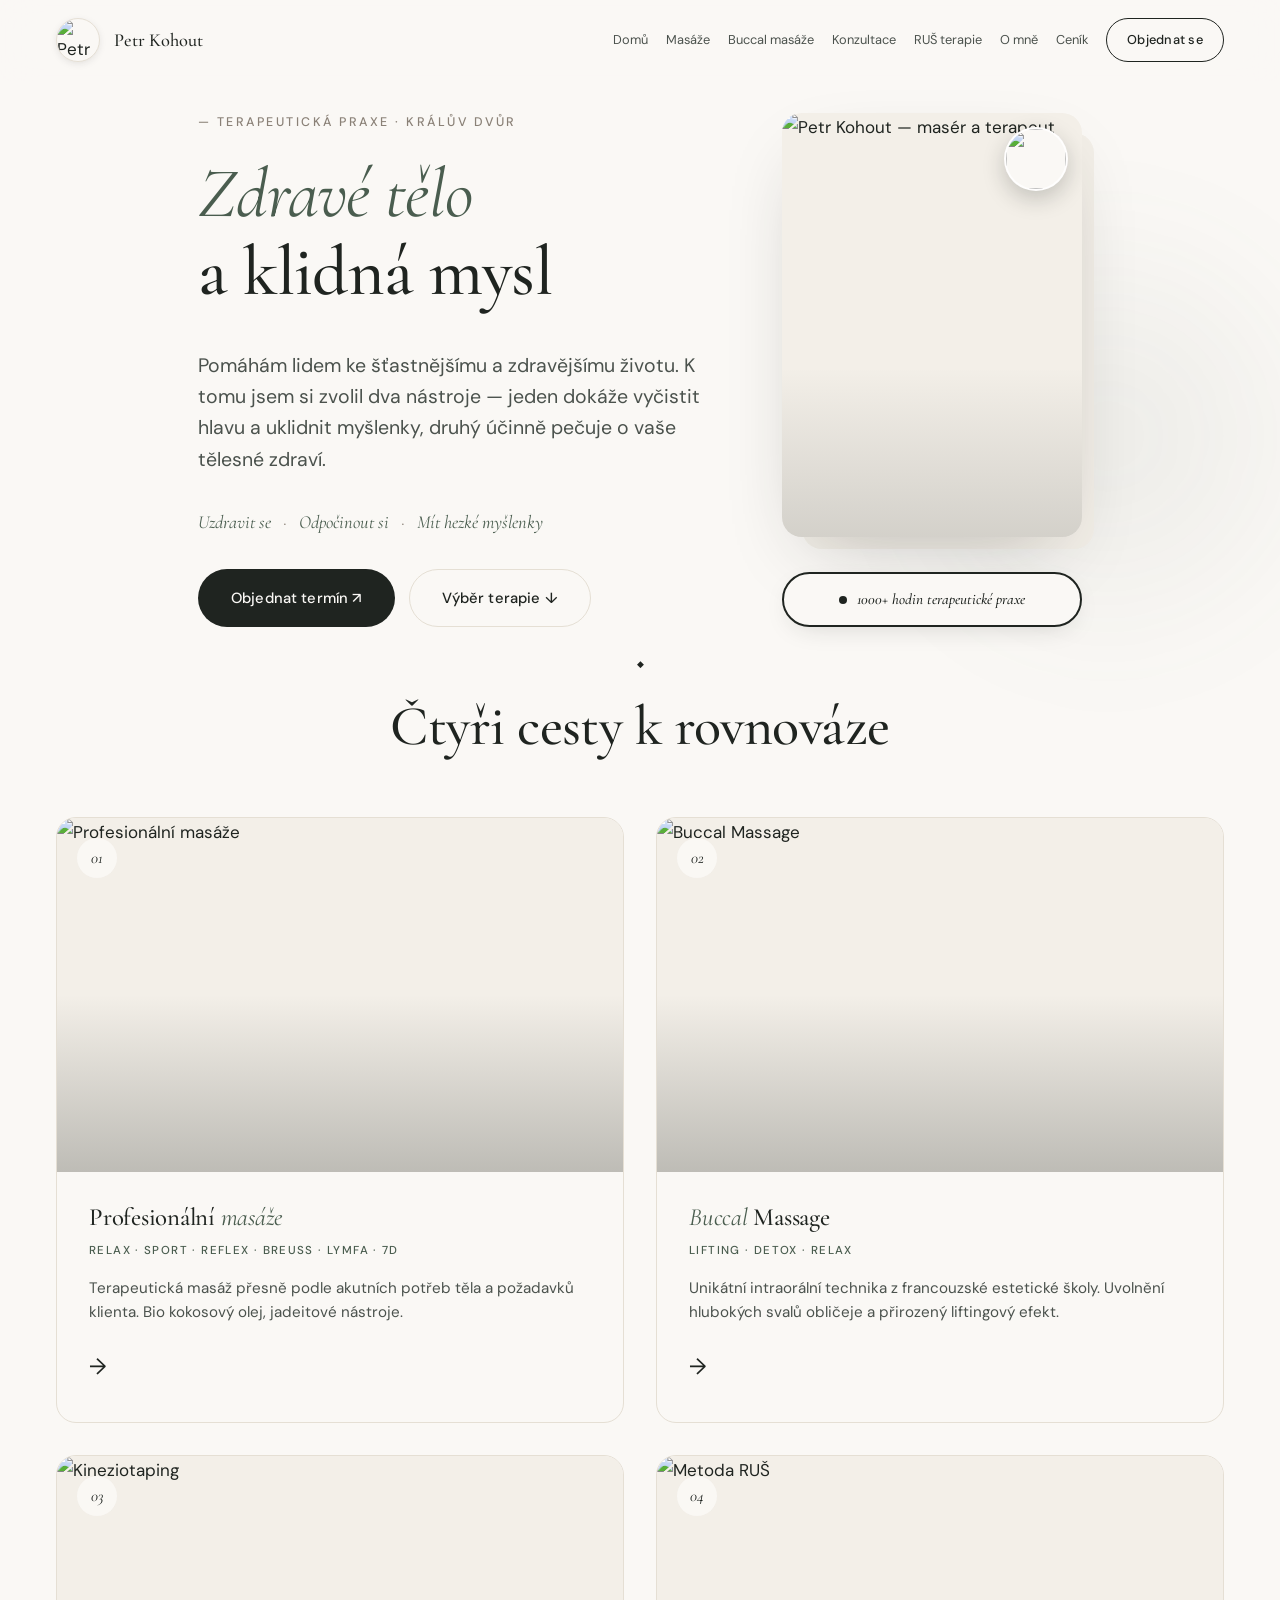
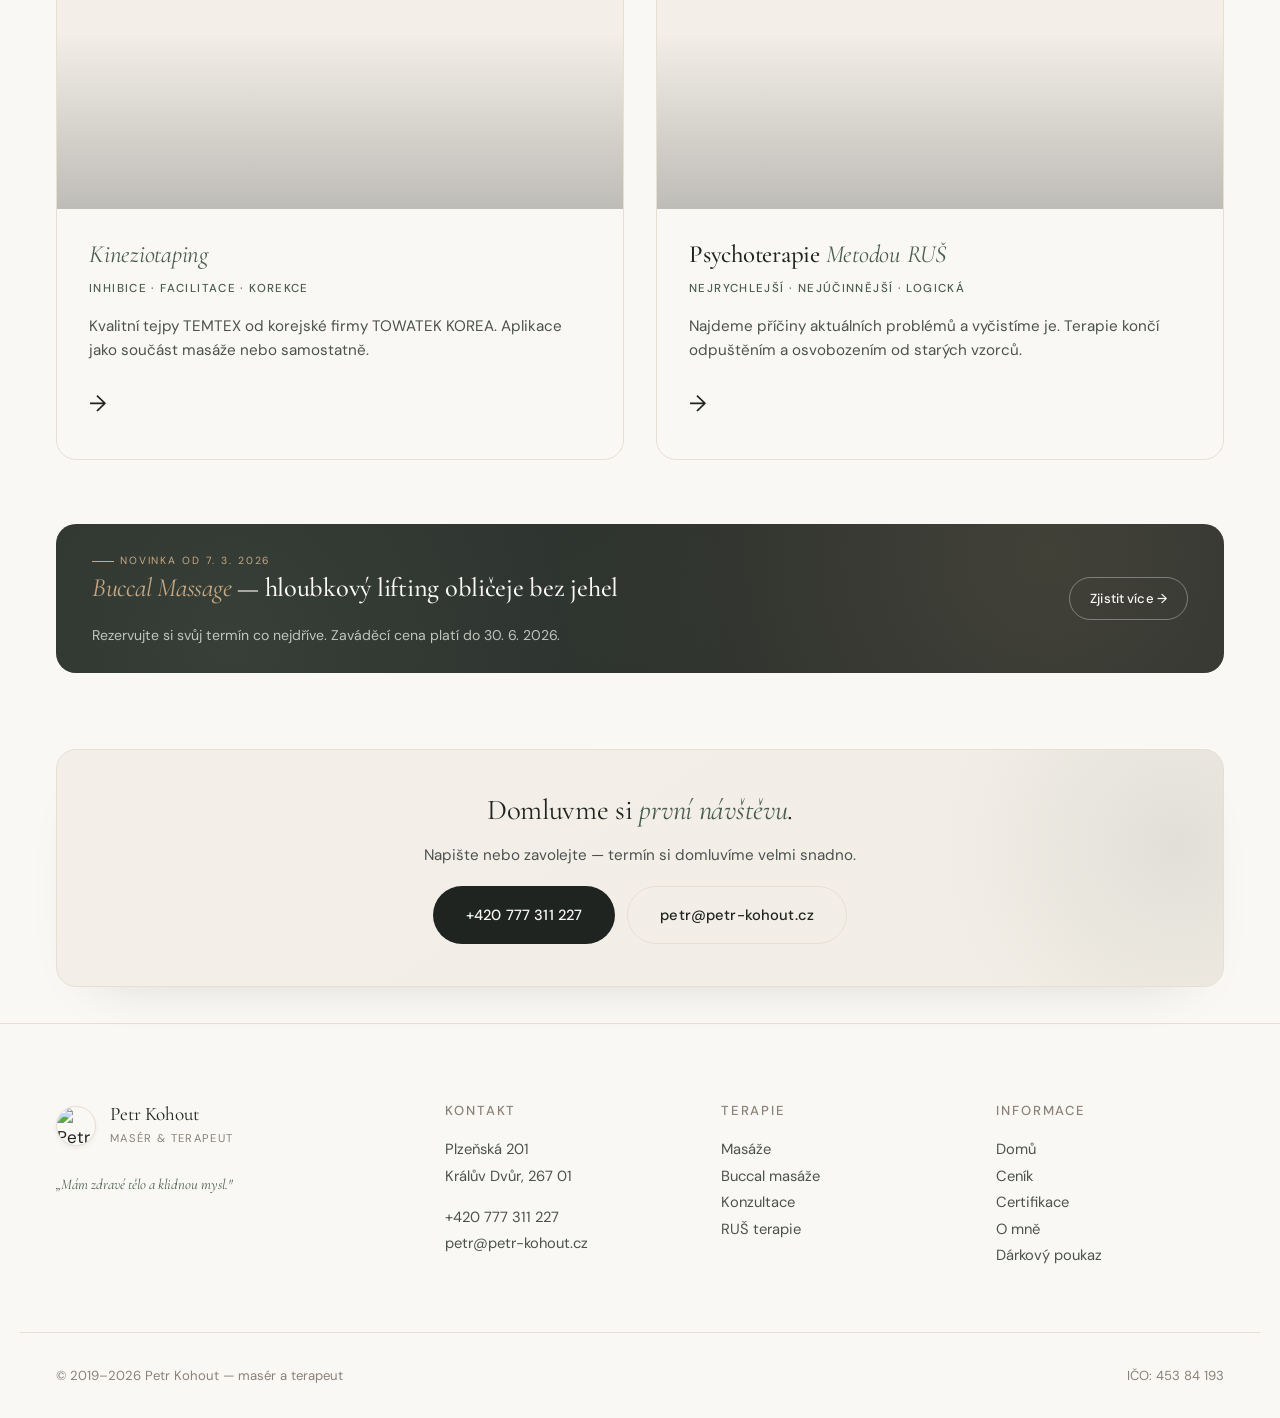
==== index.html @ 0b87ec5f "Add files via upload" ====
<!DOCTYPE html>
<html lang="cs">
<head>
  <meta charset="UTF-8" />
  <meta name="viewport" content="width=device-width, initial-scale=1.0" />
  <title>Petr Kohout — masér a terapeut | Zdravé tělo a klidná mysl</title>
  <meta name="description" content="Petr Kohout — masér a terapeut v Králově Dvoře u Berouna (dojezd z Prahy). Sportovní a relaxační masáže, Metoda RUŠ, Buccal Massage, lymfodrenáž a kineziotaping. Online rezervace." />
  <link rel="canonical" href="https://petr-kohout.cz/" />
  <meta name="robots" content="index, follow" />
  <link rel="icon" href="https://2e7ae127dc.clvaw-cdnwnd.com/8b7f1cb16bb3a421f5046f3509f56152/200000065-5912c5912f/pk-profile-ig.png?ph=2e7ae127dc" type="image/png" />
  <link rel="apple-touch-icon" href="https://2e7ae127dc.clvaw-cdnwnd.com/8b7f1cb16bb3a421f5046f3509f56152/200000065-5912c5912f/pk-profile-ig.png?ph=2e7ae127dc" />
  <meta property="og:site_name" content="Petr Kohout" />
  <meta property="og:type" content="website" />
  <meta property="og:locale" content="cs_CZ" />
  <meta property="og:url" content="https://petr-kohout.cz/" />
  <meta property="og:title" content="Petr Kohout — masér a terapeut | Zdravé tělo a klidná mysl" />
  <meta property="og:description" content="Petr Kohout — masér a terapeut v Králově Dvoře u Berouna (dojezd z Prahy). Sportovní a relaxační masáže, Metoda RUŠ, Buccal Massage, lymfodrenáž a kineziotaping. Online rezervace." />
  <meta property="og:image" content="https://2e7ae127dc.clvaw-cdnwnd.com/8b7f1cb16bb3a421f5046f3509f56152/200000137-8676c8676e/Petr%20Kohout_foto%20ihappy.jpeg?ph=2e7ae127dc" />
  <meta name="twitter:card" content="summary_large_image" />
  <meta name="twitter:title" content="Petr Kohout — masér a terapeut | Zdravé tělo a klidná mysl" />
  <meta name="twitter:description" content="Petr Kohout — masér a terapeut v Králově Dvoře u Berouna (dojezd z Prahy). Sportovní a relaxační masáže, Metoda RUŠ, Buccal Massage, lymfodrenáž a kineziotaping. Online rezervace." />
  <meta name="twitter:image" content="https://2e7ae127dc.clvaw-cdnwnd.com/8b7f1cb16bb3a421f5046f3509f56152/200000137-8676c8676e/Petr%20Kohout_foto%20ihappy.jpeg?ph=2e7ae127dc" />
  <link rel="preconnect" href="https://fonts.googleapis.com" />
  <link rel="preconnect" href="https://fonts.gstatic.com" crossorigin />
  <link href="https://fonts.googleapis.com/css2?family=Cormorant+Garamond:ital,wght@0,300;0,400;0,500;0,600;1,300;1,400&family=DM+Sans:wght@300;400;500;600&display=swap" rel="stylesheet" />
  <link rel="stylesheet" href="/assets/style.css" />
  <script type="application/ld+json">
  {
    "@context": "https://schema.org",
    "@graph": [
      {
        "@type": "HealthAndBeautyBusiness",
        "@id": "https://petr-kohout.cz/#business",
        "name": "Petr Kohout — masér a terapeut",
        "url": "https://petr-kohout.cz/",
        "telephone": "+420777311227",
        "email": "petr@petr-kohout.cz",
        "image": "https://2e7ae127dc.clvaw-cdnwnd.com/8b7f1cb16bb3a421f5046f3509f56152/200000137-8676c8676e/Petr%20Kohout_foto%20ihappy.jpeg?ph=2e7ae127dc",
        "address": {
          "@type": "PostalAddress",
          "streetAddress": "Plzeňská 201",
          "addressLocality": "Králův Dvůr",
          "postalCode": "267 01",
          "addressRegion": "Středočeský kraj",
          "addressCountry": "CZ"
        },
        "areaServed": [
          { "@type": "City", "name": "Králův Dvůr" },
          { "@type": "City", "name": "Beroun" },
          { "@type": "City", "name": "Praha" }
        ],
        "priceRange": "$$",
        "sameAs": ["https://metodarus.cz/cz/petr-kohout-5305/"],
        "description": "Masáže, sportovní masáž, terapie Metodou RUŠ, Buccal Massage, lymfodrenáž a kineziotaping. Králův Dvůr u Berouna, klienti z Prahy a okolí."
      },
      {
        "@type": "WebSite",
        "@id": "https://petr-kohout.cz/#website",
        "url": "https://petr-kohout.cz/",
        "name": "Petr Kohout",
        "description": "Úvodní stránka — Petr Kohout, masér a terapeut, Králův Dvůr u Berouna (landing page).",
        "inLanguage": "cs",
        "publisher": { "@id": "https://petr-kohout.cz/#business" }
      }
    ]
  }
  </script>
</head>
<body>
  <header class="site-header" id="siteHeader">
    <div class="nav-wrap">
      <a href="/" class="brand">
        <img class="brand-avatar" src="https://2e7ae127dc.clvaw-cdnwnd.com/8b7f1cb16bb3a421f5046f3509f56152/200000065-5912c5912f/pk-profile-ig.png?ph=2e7ae127dc" alt="Petr Kohout" />
        <span class="brand-name">Petr Kohout<span class="brand-sub">masér &amp; terapeut</span></span>
      </a>
      <nav class="main-nav" id="mainNav">
        <a href="/">Domů</a>
        <a href="/masaze">Masáže</a>
        <a href="/buccal-massage">Buccal masáže</a>
        <a href="/konzultace">Konzultace</a>
        <a href="/metoda-rus">RUŠ terapie</a>
        <a href="/o-mne">O mně</a>
        <a href="/cenik">Ceník</a>
        <a href="/kontakt" class="nav-cta">Objednat se</a>
      </nav>
      <button class="nav-toggle" aria-label="Menu" id="navToggle">
        <span></span><span></span><span></span>
      </button>
    </div>
  </header>

  <main>
    <section class="hero">
      <div class="hero-inner">
        <div class="hero-text">
          <div class="hero-eyebrow reveal">— Terapeutická praxe · Králův Dvůr</div>
          <h1 class="hero-title reveal">
            <span class="serif-italic">Zdravé tělo</span><br />
            a klidná mysl
          </h1>
          <p class="hero-lead reveal">
            Pomáhám lidem ke šťastnějšímu a zdravějšímu životu. K tomu jsem si zvolil dva nástroje — jeden dokáže vyčistit hlavu a uklidnit myšlenky, druhý účinně pečuje o vaše tělesné zdraví.
          </p>
          <div class="hero-meta reveal">
            <span>Uzdravit se</span><span class="dot">·</span>
            <span>Odpočinout si</span><span class="dot">·</span>
            <span>Mít hezké myšlenky</span>
          </div>
        </div>
        <div class="hero-visual-stack reveal">
          <div class="hero-visual">
            <img src="https://2e7ae127dc.clvaw-cdnwnd.com/8b7f1cb16bb3a421f5046f3509f56152/200000137-8676c8676e/Petr%20Kohout_foto%20ihappy.jpeg?ph=2e7ae127dc" alt="Petr Kohout — masér a terapeut" />
            <span class="hero-mark" aria-hidden="true">
              <img src="https://2e7ae127dc.clvaw-cdnwnd.com/8b7f1cb16bb3a421f5046f3509f56152/200000065-5912c5912f/pk-profile-ig.png?ph=2e7ae127dc" width="96" height="96" alt="" decoding="async" />
            </span>
          </div>
        </div>
        <div class="hero-cta-row">
          <div class="hero-actions hero-actions--hero-row reveal">
            <a href="#" data-action="book" class="btn btn-primary">Objednat termín ↗</a>
            <a href="#sluzby" class="btn btn-ghost">Výběr terapie ↓</a>
          </div>
          <div class="hero-badge hero-badge--hero-row reveal">1000+ hodin terapeutické praxe</div>
        </div>
      </div>
    </section>

    <div class="section-divider section-divider--after-hero reveal" aria-hidden="true"></div>

    <section class="services" id="sluzby">
      <div class="section-head">
        <h2 class="section-title">Čtyři cesty k rovnováze</h2>
      </div>

      <div class="services-grid">
        <a href="/masaze" class="service-card reveal">
          <div class="service-image">
            <div class="service-num-badge">01</div>
            <img src="https://2e7ae127dc.clvaw-cdnwnd.com/8b7f1cb16bb3a421f5046f3509f56152/200000032-01a3d01a42/Mas%C3%A1%C5%BE%202.jpg?ph=2e7ae127dc" alt="Profesionální masáže" loading="lazy" />
          </div>
          <div class="card-body">
            <h3>Profesionální <span class="serif-italic">masáže</span></h3>
            <p class="card-tags">Relax · Sport · Reflex · Breuss · Lymfa · 7D</p>
            <p class="card-desc">Terapeutická masáž přesně podle akutních potřeb těla a požadavků klienta. Bio kokosový olej, jadeitové nástroje.</p>
            <div class="card-arrow">→</div>
          </div>
        </a>

        <a href="/buccal-massage" class="service-card reveal">
          <div class="service-image">
            <div class="service-num-badge">02</div>
            <img src="https://2e7ae127dc.clvaw-cdnwnd.com/8b7f1cb16bb3a421f5046f3509f56152/200000141-ddcdbddcdc/ChatGPT%20Image%2027.%202.%202026%2014_47_42.png?ph=2e7ae127dc" alt="Buccal Massage" loading="lazy" />
          </div>
          <div class="card-body">
            <h3><span class="serif-italic">Buccal</span> Massage</h3>
            <p class="card-tags">Lifting · Detox · Relax</p>
            <p class="card-desc">Unikátní intraorální technika z francouzské estetické školy. Uvolnění hlubokých svalů obličeje a přirozený liftingový efekt.</p>
            <div class="card-arrow">→</div>
          </div>
        </a>

        <a href="/masaze#kineziotaping" class="service-card reveal">
          <div class="service-image">
            <div class="service-num-badge">03</div>
            <img src="https://2e7ae127dc.clvaw-cdnwnd.com/8b7f1cb16bb3a421f5046f3509f56152/200000038-a9914a9917/Kinesiotape-Coasttherapy-Credit.jpg?ph=2e7ae127dc" alt="Kineziotaping" loading="lazy" />
          </div>
          <div class="card-body">
            <h3><span class="serif-italic">Kineziotaping</span></h3>
            <p class="card-tags">Inhibice · Facilitace · Korekce</p>
            <p class="card-desc">Kvalitní tejpy TEMTEX od korejské firmy TOWATEK KOREA. Aplikace jako součást masáže nebo samostatně.</p>
            <div class="card-arrow">→</div>
          </div>
        </a>

        <a href="/metoda-rus" class="service-card reveal">
          <div class="service-image">
            <div class="service-num-badge">04</div>
            <img src="https://2e7ae127dc.clvaw-cdnwnd.com/8b7f1cb16bb3a421f5046f3509f56152/200000080-7340a7340e/RU%C5%A0%20INSTA.jpg?ph=2e7ae127dc" alt="Metoda RUŠ" loading="lazy" />
          </div>
          <div class="card-body">
            <h3>Psychoterapie <span class="serif-italic">Metodou RUŠ</span></h3>
            <p class="card-tags">Nejrychlejší · Nejúčinnější · Logická</p>
            <p class="card-desc">Najdeme příčiny aktuálních problémů a vyčistíme je. Terapie končí odpuštěním a osvobozením od starých vzorců.</p>
            <div class="card-arrow">→</div>
          </div>
        </a>
      </div>
    </section>

    <section class="banner-new reveal">
      <div class="banner-inner">
        <div class="banner-tag">Novinka od 7. 3. 2026</div>
        <h2 class="banner-title"><span class="serif-italic">Buccal Massage</span> — hloubkový lifting obličeje bez jehel</h2>
        <p class="banner-text">Rezervujte si svůj termín co nejdříve. Zaváděcí cena platí do 30. 6. 2026.</p>
        <a href="/buccal-massage" class="btn btn-outline-dark">Zjistit více →</a>
      </div>
    </section>

    <section class="cta-band">
      <div class="cta-inner reveal">
        <h2 class="cta-title">Domluvme si <span class="serif-italic">první návštěvu</span>.</h2>
        <p>Napište nebo zavolejte — termín si domluvíme velmi snadno.</p>
        <div class="cta-actions">
          <a href="tel:+420777311227" class="btn btn-primary">+420 777 311 227</a>
          <a href="mailto:petr@petr-kohout.cz" class="btn btn-ghost">petr@petr-kohout.cz</a>
        </div>
      </div>
    </section>
  </main>

  <footer class="site-footer">
    <div class="footer-inner">
      <div class="footer-col">
        <div class="footer-brand">
          <img class="brand-avatar brand-avatar--footer" src="https://2e7ae127dc.clvaw-cdnwnd.com/8b7f1cb16bb3a421f5046f3509f56152/200000065-5912c5912f/pk-profile-ig.png?ph=2e7ae127dc" alt="Petr Kohout" />
          <div>
            <div class="footer-name">Petr Kohout</div>
            <div class="footer-sub">masér &amp; terapeut</div>
          </div>
        </div>
        <p class="footer-motto"><span class="serif-italic">„Mám zdravé tělo a klidnou mysl."</span></p>
      </div>
      <div class="footer-col">
        <h4>Kontakt</h4>
        <p>Plzeňská 201<br />Králův Dvůr, 267 01</p>
        <p><a href="tel:+420777311227">+420 777 311 227</a><br /><a href="mailto:petr@petr-kohout.cz">petr@petr-kohout.cz</a></p>
      </div>
      <div class="footer-col">
        <h4>Terapie</h4>
        <ul>
          <li><a href="/masaze">Masáže</a></li>
          <li><a href="/buccal-massage">Buccal masáže</a></li>
          <li><a href="/konzultace">Konzultace</a></li>
          <li><a href="/metoda-rus">RUŠ terapie</a></li>
        </ul>
      </div>
      <div class="footer-col">
        <h4>Informace</h4>
        <ul>
          <li><a href="/">Domů</a></li>
          <li><a href="/cenik">Ceník</a></li>
          <li><a href="/certifikace">Certifikace</a></li>
          <li><a href="/o-mne">O mně</a></li>
          <li><a href="/cenik#poukaz">Dárkový poukaz</a></li>
        </ul>
      </div>
    </div>
    <div class="footer-bottom">
      <span>© 2019–2026 Petr Kohout — masér a terapeut</span>
      <span>IČO: 453 84 193</span>
    </div>
  </footer>

  <script src="/assets/main.js"></script>
</body>
</html>
---- assets/style.css ----
/* ===== TOKENS ===== */
:root {
  --bg: #FAF8F5;
  --bg-alt: #F3EFE8;
  --bg-dark: #2A2F2B;
  --ink: #1F2420;
  --ink-soft: #4B524D;
  --muted: #8A8177;
  --line: #E5DFD4;
  --accent: #4A5D4F;
  --accent-soft: #6B7F6F;
  --warm: #C8A882;
  --radius-sm: 4px;
  --radius: 10px;
  --radius-lg: 20px;
  --shadow-sm: 0 1px 2px rgba(31, 36, 32, 0.04);
  --shadow: 0 10px 40px -10px rgba(31, 36, 32, 0.12);
  --container: 1240px;
  --ease: cubic-bezier(0.22, 1, 0.36, 1);
  /* Jednotná mezera pod fixním menu → první obsah na všech stránkách */
  --page-top-pad: clamp(20px, 2.75vw, 32px);
}

/* ===== RESET ===== */
*, *::before, *::after { box-sizing: border-box; }
html { scroll-behavior: smooth; -webkit-font-smoothing: antialiased; }
body {
  margin: 0;
  font-family: 'DM Sans', -apple-system, BlinkMacSystemFont, sans-serif;
  font-weight: 400;
  font-size: 17px;
  line-height: 1.65;
  color: var(--ink);
  background: var(--bg);
  overflow-x: hidden;
}
img, svg { max-width: 100%; display: block; }
a { color: inherit; text-decoration: none; }
button { font: inherit; cursor: pointer; border: none; background: none; color: inherit; }
ul { list-style: none; padding: 0; margin: 0; }

/* ===== TYPOGRAPHY ===== */
h1, h2, h3, h4 {
  font-family: 'Cormorant Garamond', Georgia, serif;
  font-weight: 500;
  letter-spacing: -0.01em;
  line-height: 1.1;
  margin: 0;
  color: var(--ink);
}
h1 { font-size: clamp(2.4rem, 5.5vw, 4.5rem); }
h2 { font-size: clamp(2rem, 4.5vw, 3.5rem); }
h3 { font-size: clamp(1.4rem, 2.5vw, 1.75rem); font-weight: 500; }
h4 { font-size: 0.82rem; text-transform: uppercase; letter-spacing: 0.14em; font-family: 'DM Sans', sans-serif; font-weight: 500; color: var(--muted); }

.serif-italic { font-style: italic; font-weight: 400; color: var(--accent); }

/* ===== HEADER / NAV ===== */
.site-header {
  position: sticky;
  top: 0;
  z-index: 100;
  background: rgba(250, 248, 245, 0.78);
  backdrop-filter: blur(18px) saturate(1.1);
  -webkit-backdrop-filter: blur(18px) saturate(1.1);
  border-bottom: 1px solid transparent;
  transition: background 0.3s var(--ease), border-color 0.3s var(--ease),
              box-shadow 0.3s var(--ease), padding 0.3s var(--ease);
}
.site-header.scrolled {
  background: rgba(250, 248, 245, 0.92);
  border-bottom-color: var(--line);
  box-shadow: 0 8px 24px -16px rgba(31, 36, 32, 0.18);
}
.site-header.scrolled .nav-wrap { padding-top: 14px; padding-bottom: 14px; }
.nav-wrap {
  max-width: var(--container);
  margin: 0 auto;
  padding: 18px 36px;
  display: flex;
  align-items: center;
  justify-content: space-between;
  gap: 24px;
}
.brand {
  display: flex;
  align-items: center;
  gap: 14px;
  flex-shrink: 0;
}
.brand-mark {
  width: 42px;
  height: 42px;
  display: grid;
  place-items: center;
  border: 1px solid var(--ink);
  border-radius: 50%;
  font-family: 'Cormorant Garamond', serif;
  font-size: 1.2rem;
  font-weight: 500;
  letter-spacing: 0.02em;
  transition: background 0.3s var(--ease), color 0.3s var(--ease);
}
.brand:hover .brand-mark { background: var(--ink); color: var(--bg); }

.brand-avatar {
  width: 44px;
  height: 44px;
  border-radius: 50%;
  object-fit: cover;
  display: block;
  flex-shrink: 0;
  border: 1px solid var(--line);
  background: var(--bg);
  box-shadow: 0 2px 8px -2px rgba(31, 36, 32, 0.15);
  transition: transform 0.35s var(--ease), box-shadow 0.35s var(--ease),
              border-color 0.35s var(--ease);
}
.brand-avatar--footer {
  width: 40px;
  height: 40px;
  box-shadow: 0 2px 6px -2px rgba(31, 36, 32, 0.12);
}
.brand:hover .brand-avatar {
  transform: scale(1.05);
  border-color: var(--ink);
  box-shadow: 0 6px 16px -4px rgba(31, 36, 32, 0.25);
}
.brand-name {
  font-family: 'Cormorant Garamond', serif;
  font-size: 1.15rem;
  font-weight: 500;
  line-height: 1;
  display: flex;
  flex-direction: column;
  gap: 2px;
}
.brand-sub {
  font-family: 'DM Sans', sans-serif;
  font-size: 0.7rem;
  font-weight: 400;
  letter-spacing: 0.12em;
  text-transform: uppercase;
  color: var(--muted);
}
.main-nav {
  display: flex;
  align-items: center;
  gap: 22px;
  font-size: 0.83rem;
  font-weight: 400;
  white-space: nowrap;
}
.main-nav a {
  position: relative;
  color: var(--ink-soft);
  transition: color 0.2s var(--ease);
}
.main-nav a:not(.nav-cta):hover { color: var(--ink); }
.main-nav a:not(.nav-cta)::after {
  content: "";
  position: absolute;
  left: 0;
  bottom: -4px;
  width: 0;
  height: 1px;
  background: var(--ink);
  transition: width 0.3s var(--ease);
}
.main-nav a:not(.nav-cta):hover::after { width: 100%; }
.nav-cta {
  padding: 10px 20px;
  border: 1px solid var(--ink);
  border-radius: 100px;
  color: var(--ink) !important;
  font-weight: 500;
  letter-spacing: 0.02em;
  transition: background 0.25s var(--ease), color 0.25s var(--ease),
              transform 0.25s var(--ease), box-shadow 0.25s var(--ease);
}
.nav-cta:hover {
  background: var(--ink);
  color: var(--bg) !important;
  transform: translateY(-1px);
  box-shadow: 0 8px 18px -8px rgba(31, 36, 32, 0.4);
}
.nav-cta::after { display: none !important; }
.nav-toggle {
  display: none;
  width: 42px;
  height: 42px;
  flex-direction: column;
  justify-content: center;
  align-items: center;
  gap: 5px;
}
.nav-toggle span {
  display: block;
  width: 20px;
  height: 1.5px;
  background: var(--ink);
  transition: all 0.3s var(--ease);
}

/* ===== BUTTONS ===== */
.btn {
  display: inline-flex;
  align-items: center;
  gap: 10px;
  padding: 16px 32px;
  border-radius: 100px;
  font-family: 'DM Sans', sans-serif;
  font-size: 0.92rem;
  font-weight: 500;
  letter-spacing: 0.01em;
  transition: all 0.25s var(--ease);
  cursor: pointer;
  border: 1px solid transparent;
}
.btn-primary { background: var(--ink); color: var(--bg); }
.btn-primary:hover { background: var(--accent); transform: translateY(-1px); }
.btn-ghost { color: var(--ink); border-color: var(--line); }
.btn-ghost:hover { border-color: var(--ink); }
.btn-outline-dark { color: var(--bg); border-color: rgba(250, 248, 245, 0.35); }
.btn-outline-dark:hover { background: var(--bg); color: var(--bg-dark); border-color: var(--bg); }

/* ===== HERO ===== */
.hero {
  /* Spodní „vzduch“ řeší .section-divider--after-hero — stejná mezera nad i pod ◆ */
  padding: var(--page-top-pad) 36px 0;
  position: relative;
}
.hero::before {
  content: "";
  position: absolute;
  top: 10%;
  right: -10%;
  width: 600px;
  height: 600px;
  background: radial-gradient(circle, rgba(74, 93, 79, 0.08) 0%, transparent 60%);
  filter: blur(40px);
  pointer-events: none;
  z-index: 0;
}
.hero-inner {
  max-width: var(--container);
  margin: 0 auto;
  position: relative;
  z-index: 1;
  display: grid;
  /* Řádek 1: text + fotka; řádek 2: tlačítka (sloupec 1) + badge (sloupec 2) — společná výška */
  grid-template-columns: minmax(0, min(540px, 100%)) auto;
  grid-template-rows: auto auto;
  column-gap: clamp(28px, 4vw, 44px);
  row-gap: clamp(22px, 3vw, 32px);
  align-items: start;
  justify-content: center;
}
.hero-text {
  min-width: 0;
  grid-column: 1;
  grid-row: 1;
  align-self: start;
}
.hero-visual-stack {
  grid-column: 2;
  grid-row: 1;
  width: min(300px, 32vw);
  max-width: 100%;
  justify-self: start;
  align-self: stretch;
  display: flex;
  flex-direction: column;
  gap: 0;
  min-height: 0;
  position: relative;
  isolation: isolate;
}
/* Jako .hero-rus__visual::before — teplý „posunutý“ podklad za fotkou */
.hero-visual-stack::before {
  content: "";
  position: absolute;
  z-index: 0;
  top: 20px;
  left: 20px;
  right: -12px;
  bottom: -12px;
  background: var(--bg-alt);
  border-radius: var(--radius-lg);
  pointer-events: none;
}
.hero-visual {
  position: relative;
  z-index: 1;
  flex: 1 1 auto;
  min-height: 0;
  border-radius: var(--radius-lg);
  overflow: hidden;
  background: var(--bg-alt);
  box-shadow: 0 30px 80px -30px rgba(31, 36, 32, 0.28);
}
/* Řádek CTA: tlačítka pod textem, badge pod fotkou — společná výška řádku */
.hero-cta-row {
  display: contents;
}
.hero-actions--hero-row {
  grid-column: 1;
  grid-row: 2;
  align-self: end;
}
.hero-visual img {
  width: 100%;
  height: 100%;
  object-fit: cover;
  display: block;
}
.hero-visual::after {
  content: "";
  position: absolute;
  inset: 0;
  background: linear-gradient(180deg, transparent 60%, rgba(31, 36, 32, 0.15));
  pointer-events: none;
}
/* Badge v řádku s tlačítky — stejné paddingy jako .btn, výraznější než „ghost“ */
.hero-badge {
  box-sizing: border-box;
  margin: 0;
  padding: 16px 32px;
  border-radius: 100px;
  font-family: 'Cormorant Garamond', serif;
  font-style: italic;
  font-size: 0.92rem;
  line-height: 1.25;
  color: var(--ink);
  display: flex;
  align-items: center;
  justify-content: center;
  gap: 10px;
  text-align: center;
}
.hero-badge--hero-row {
  grid-column: 2;
  grid-row: 2;
  align-self: end;
  width: 100%;
  border: 2px solid var(--ink);
  background: var(--bg);
  box-shadow: 0 8px 28px -12px rgba(31, 36, 32, 0.22);
  font-weight: 500;
  font-size: 0.95rem;
  line-height: 1.3;
}
.hero-badge::before {
  content: "";
  flex-shrink: 0;
  width: 7px;
  height: 7px;
  background: var(--accent);
  border-radius: 50%;
}
.hero-badge--hero-row::before {
  width: 8px;
  height: 8px;
  background: var(--ink);
}
/* Značka z faviconu — pravý horní roh portrétu */
.hero-mark {
  position: absolute;
  top: clamp(8px, 1.5vw, 14px);
  right: clamp(8px, 1.5vw, 14px);
  width: clamp(48px, 6.8vw, 64px);
  height: clamp(48px, 6.8vw, 64px);
  border-radius: 50%;
  overflow: hidden;
  box-shadow: 0 8px 22px rgba(31, 36, 32, 0.22);
  border: 2px solid rgba(255, 255, 255, 0.92);
  z-index: 2;
  background: var(--bg);
  pointer-events: none;
}
.hero-mark img {
  width: 100%;
  height: 100%;
  object-fit: cover;
  display: block;
}
.hero-eyebrow {
  display: block;
  margin-bottom: 24px;
}
.hero-title {
  max-width: 16ch;
  margin-bottom: 40px;
}
.hero-lead {
  max-width: 540px;
  font-size: clamp(1.05rem, 1.6vw, 1.22rem);
  line-height: 1.6;
  color: var(--ink-soft);
  margin-bottom: 32px;
}
.hero-meta {
  display: flex;
  flex-wrap: wrap;
  align-items: center;
  gap: 12px;
  font-family: 'Cormorant Garamond', serif;
  font-style: italic;
  font-size: 1.15rem;
  color: var(--accent);
  margin-bottom: 0;
}
.hero-meta .dot { color: var(--muted); }
.hero-actions { display: flex; flex-wrap: wrap; gap: 14px; }

/* ===== BANNER NEW ===== */
/* Stejná „obsahová“ šířka jako .services-grid / vnitřek .cta-band (container − boční padding 36+36) */
.banner-new {
  width: min(100% - 72px, calc(var(--container) - 72px));
  max-width: var(--container);
  margin: 0 auto 40px;
  background: var(--bg-dark);
  color: var(--bg);
  border-radius: var(--radius-lg);
  padding: clamp(18px, 2.8vw, 28px) clamp(22px, 3.5vw, 36px);
  position: relative;
  overflow: hidden;
  box-sizing: border-box;
}
.banner-new::before {
  content: "";
  position: absolute;
  inset: 0;
  background:
    radial-gradient(circle at 85% 20%, rgba(200, 168, 130, 0.15) 0%, transparent 50%),
    radial-gradient(circle at 15% 80%, rgba(107, 127, 111, 0.2) 0%, transparent 50%);
  pointer-events: none;
}
.banner-inner { position: relative; max-width: none; }
.banner-tag {
  display: inline-block;
  font-size: 0.65rem;
  letter-spacing: 0.18em;
  text-transform: uppercase;
  color: var(--warm);
  margin-bottom: 8px;
  padding-left: 28px;
  position: relative;
}
.banner-tag::before {
  content: "";
  position: absolute;
  left: 0;
  top: 50%;
  width: 22px;
  height: 1px;
  background: var(--warm);
}
.banner-title {
  color: var(--bg);
  margin-bottom: 6px;
  font-size: clamp(1.2rem, 2.1vw, 1.65rem);
  line-height: 1.25;
  font-weight: 500;
}
.banner-title .serif-italic { color: var(--warm); }
.banner-text {
  color: rgba(250, 248, 245, 0.72);
  margin-bottom: 0;
  font-size: 0.88rem;
  line-height: 1.45;
  max-width: 52ch;
}
.banner-inner > .btn-outline-dark {
  padding: 10px 20px;
  font-size: 0.82rem;
  flex-shrink: 0;
}
@media (min-width: 768px) {
  .banner-inner {
    display: grid;
    grid-template-columns: 1fr auto;
    align-items: center;
    column-gap: 28px;
    row-gap: 2px;
  }
  .banner-tag {
    grid-column: 1;
    grid-row: 1;
    margin-bottom: 0;
  }
  .banner-title {
    grid-column: 1;
    grid-row: 2;
    margin-bottom: 4px;
  }
  .banner-text {
    grid-column: 1;
    grid-row: 3;
  }
  .banner-inner > .btn-outline-dark {
    grid-column: 2;
    grid-row: 1 / span 3;
    align-self: center;
  }
}
@media (max-width: 767px) {
  .banner-text {
    margin-bottom: 14px;
    max-width: none;
  }
  .banner-inner > .btn-outline-dark {
    width: 100%;
    justify-content: center;
  }
}

/* ===== SECTIONS ===== */
section { position: relative; }
.section-head {
  max-width: var(--container);
  margin: 0 auto;
  padding: 0 36px;
  margin-bottom: 60px;
  text-align: center;
}
.section-head .section-title { margin-left: auto; margin-right: auto; }

/* Jednotný kicker sekcí (— NÁZEV) — stejná typografie na celém webu */
.section-eyebrow,
.hero-rus__eyebrow,
.hero-eyebrow,
.voucher-strip__eyebrow,
.stat-highlight__label,
.booking-card__eyebrow,
.qr-platba__eyebrow {
  font-family: 'DM Sans', sans-serif;
  font-size: 0.78rem;
  font-weight: 500;
  letter-spacing: 0.2em;
  text-transform: uppercase;
  color: var(--muted);
  font-style: normal;
  line-height: 1.45;
  padding: 0;
  border: none;
  border-radius: 0;
  background: transparent;
  box-shadow: none;
  backdrop-filter: none;
  -webkit-backdrop-filter: none;
}
.section-eyebrow { margin-bottom: 16px; display: block; }
.page-hero .section-eyebrow {
  text-align: center;
  margin-bottom: 14px;
}
.hero-rus__eyebrow {
  display: block;
  margin-bottom: 24px;
}
.voucher-strip__eyebrow { margin-bottom: 8px; }
.stat-highlight__label { margin: 0 0 14px; }
.booking-card__eyebrow {
  margin-bottom: 18px;
  position: relative;
}
.qr-platba__eyebrow { margin-bottom: 10px; }
.booking-card--primary .booking-card__eyebrow { color: var(--warm); }

.section-title { max-width: 24ch; }

/* ===== SERVICES ===== */
.services { padding: 12px 0 clamp(36px, 5vw, 64px); }
.services-grid {
  max-width: var(--container);
  margin: 0 auto;
  padding: 0 36px;
  display: grid;
  grid-template-columns: repeat(2, 1fr);
  gap: 32px;
}
.service-card {
  background: var(--bg);
  display: flex;
  flex-direction: column;
  transition: transform 0.4s var(--ease);
  position: relative;
  border-radius: var(--radius-lg);
  overflow: hidden;
  border: 1px solid var(--line);
}
.service-card:hover { transform: translateY(-6px); }
.service-card:hover .service-image img { transform: scale(1.05); }
.service-card:hover .card-arrow { transform: translate(6px, -6px); }
.service-image {
  aspect-ratio: 16 / 10;
  overflow: hidden;
  background: var(--bg-alt);
  position: relative;
}
.service-image img {
  width: 100%;
  height: 100%;
  object-fit: cover;
  transition: transform 0.6s var(--ease);
}
.service-image::after {
  content: "";
  position: absolute;
  inset: 0;
  background: linear-gradient(180deg, transparent 50%, rgba(31, 36, 32, 0.25));
}
.service-num-badge {
  position: absolute;
  top: 20px;
  left: 20px;
  z-index: 2;
  width: 40px;
  height: 40px;
  border-radius: 50%;
  background: rgba(250, 248, 245, 0.95);
  backdrop-filter: blur(10px);
  display: grid;
  place-items: center;
  font-family: 'Cormorant Garamond', serif;
  font-style: italic;
  font-size: 1rem;
  color: var(--ink);
}
.card-body {
  padding: 32px 32px 36px;
  flex: 1;
  display: flex;
  flex-direction: column;
}
.card-body h3 { margin-bottom: 10px; font-size: 1.55rem; }
.card-tags {
  font-family: 'DM Sans', sans-serif;
  font-size: 0.72rem;
  letter-spacing: 0.12em;
  text-transform: uppercase;
  color: var(--accent);
  margin: 0 0 16px;
  font-weight: 500;
}
.card-desc {
  font-size: 0.95rem;
  color: var(--ink-soft);
  line-height: 1.6;
  margin: 0 0 24px;
  flex: 1;
}
.card-arrow {
  font-size: 1.4rem;
  color: var(--ink);
  transition: transform 0.3s var(--ease);
  font-family: 'DM Sans', sans-serif;
  align-self: flex-start;
}

/* ===== QUOTE BAND ===== */
.quote-band {
  background: var(--bg-alt);
  padding: clamp(80px, 14vw, 160px) 36px;
  text-align: center;
}
.quote-inner { max-width: 780px; margin: 0 auto; position: relative; }
.quote-mark {
  font-family: 'Cormorant Garamond', serif;
  font-size: 8rem;
  line-height: 0.5;
  color: var(--accent);
  opacity: 0.3;
  margin-bottom: 0;
}
blockquote {
  font-family: 'Cormorant Garamond', serif;
  font-size: clamp(1.8rem, 4vw, 3rem);
  line-height: 1.25;
  font-weight: 400;
  color: var(--ink);
  margin: 0;
  padding: 0;
}

/* ===== ABOUT TEASER ===== */
.about-teaser { padding: clamp(80px, 14vw, 160px) 36px; }
.about-grid {
  max-width: var(--container);
  margin: 0 auto;
  display: grid;
  grid-template-columns: 1.1fr 1fr;
  gap: 100px;
  align-items: center;
}
.about-text .section-title { margin-bottom: 24px; max-width: 16ch; }
.about-text p {
  color: var(--ink-soft);
  font-size: 1.08rem;
  line-height: 1.7;
  margin-bottom: 32px;
  max-width: 520px;
}
.about-grid--solo {
  grid-template-columns: 1fr;
  max-width: 720px;
  text-align: left;
}
.about-grid--solo .about-text .section-title { max-width: 20ch; }
.about-grid--solo .about-text p { max-width: none; }
.link-underline {
  display: inline-block;
  padding-bottom: 4px;
  border-bottom: 1px solid var(--ink);
  font-weight: 500;
  font-size: 0.95rem;
  transition: all 0.25s var(--ease);
}
.link-underline:hover { color: var(--accent); border-bottom-color: var(--accent); }
.about-image { position: relative; }
.image-frame {
  aspect-ratio: 4 / 5;
  border-radius: var(--radius-lg);
  overflow: hidden;
  background: var(--bg-alt);
}
.image-frame img, .image-frame svg { width: 100%; height: 100%; object-fit: cover; display: block; }
.about-image .image-caption {
  position: absolute;
  right: -16px;
  bottom: 32px;
  background: var(--bg);
  padding: 14px 22px;
  border-radius: 100px;
  font-family: 'Cormorant Garamond', serif;
  font-style: italic;
  font-size: 1.02rem;
  color: var(--ink);
  box-shadow: 0 8px 24px rgba(31, 36, 32, 0.08);
  border: 1px solid var(--line);
}
@media (max-width: 720px) {
  .about-image .image-caption { right: 16px; bottom: 16px; font-size: 0.9rem; }
}

/* ===== CTA BAND (světlá karta — ne full-bleed tmavý pás; RUŠ stránka má vlastní .cta-soft) ===== */
.cta-band {
  max-width: var(--container);
  margin-left: auto;
  margin-right: auto;
  padding: clamp(20px, 3vw, 36px) 36px;
  text-align: center;
  background: transparent;
  color: var(--ink);
  position: relative;
  overflow: visible;
}
.cta-inner {
  max-width: 100%;
  width: 100%;
  margin: 0 auto;
  position: relative;
  background: linear-gradient(145deg, var(--bg-alt) 0%, rgba(236, 230, 218, 0.55) 100%);
  border: 1px solid var(--line);
  border-radius: var(--radius-lg);
  padding: clamp(26px, 4vw, 42px) clamp(22px, 3.5vw, 36px);
  box-shadow: 0 24px 60px -44px rgba(31, 36, 32, 0.28);
  overflow: hidden;
}
.cta-inner::before {
  content: "";
  position: absolute;
  top: -35%;
  right: -25%;
  width: 58%;
  height: 150%;
  background: radial-gradient(circle, rgba(74, 93, 79, 0.1), transparent 62%);
  pointer-events: none;
}
.cta-inner > * { position: relative; z-index: 1; }
.cta-title {
  color: var(--ink);
  margin-bottom: 10px;
  font-size: clamp(1.4rem, 2.3vw, 1.8rem);
  line-height: 1.28;
  font-weight: 400;
}
.cta-title .serif-italic { color: var(--accent); }
.cta-inner p {
  color: var(--ink-soft);
  margin-bottom: 18px;
  font-size: 0.95rem;
  line-height: 1.55;
}
.cta-actions {
  display: flex;
  flex-wrap: wrap;
  gap: 12px;
  justify-content: center;
}
.cta-actions .btn-ghost:hover {
  background: rgba(255, 255, 255, 0.65);
}

/* Obsahová sekce nad .cta-band — úsporný spodek bez překryvu (žádné záporné marginy na CTA) */
.content-section:has(+ .cta-band) {
  padding-bottom: clamp(32px, 4.5vw, 56px);
}
.content-section--center:has(+ .cta-band) > .quote-pull:last-child::after {
  margin-top: 12px;
  margin-bottom: 0;
}

/* Buccal — minimální mezera mezi citátem a kartou CTA (přebije i padding .cta-band) */
section.content-section.content-section--tight-cta:has(+ .cta-band) {
  padding-bottom: 0;
}
section.content-section--tight-cta.content-section--center:has(+ .cta-band) > .quote-pull:last-child {
  margin-bottom: 0;
  margin-top: clamp(24px, 4vw, 40px);
  padding: 18px 24px 0;
}
section.content-section--tight-cta.content-section--center:has(+ .cta-band) > .quote-pull:last-child::after {
  margin-top: 6px;
  margin-bottom: 0;
}

/* CTA pod obsahem — jen mírně menší horní padding než výchozí .cta-band (bez přetahování přes text) */
.services + .cta-band,
.content-section + .cta-band,
.cert-grid + .cta-band,
.voucher-strip + .cta-band {
  margin-top: 0;
  padding-top: clamp(10px, 1.6vw, 18px);
}
section.content-section.content-section--tight-cta + section.cta-band {
  padding-top: 0;
  padding-bottom: clamp(18px, 3vw, 32px);
}
/* Metoda RUŠ — .cta-soft pod poslední .section-rus */
.section-rus + .cta-soft {
  margin-top: 0;
}

/* ===== FOOTER ===== */
/* Boční padding uvnitř max-width — stejná logika šířky jako .cta-band / .voucher-strip (ne dvojité odsazení) */
.site-footer {
  background: var(--bg);
  padding: 80px 0 32px;
  border-top: 1px solid var(--line);
}
.footer-inner {
  max-width: var(--container);
  margin: 0 auto;
  padding: 0 36px 60px;
  display: grid;
  grid-template-columns: 1.5fr repeat(3, 1fr);
  gap: 48px;
  border-bottom: 1px solid var(--line);
}
.footer-brand {
  display: flex;
  align-items: center;
  gap: 14px;
  margin-bottom: 24px;
}
.footer-name {
  font-family: 'Cormorant Garamond', serif;
  font-size: 1.2rem;
  line-height: 1.1;
}
.footer-sub {
  font-size: 0.7rem;
  letter-spacing: 0.12em;
  text-transform: uppercase;
  color: var(--muted);
  margin-top: 4px;
}
.footer-motto {
  font-family: 'Cormorant Garamond', serif;
  font-size: 1.15rem;
  line-height: 1.4;
  color: var(--ink-soft);
  max-width: 280px;
}
.footer-col h4 { margin-bottom: 18px; }
.footer-col p,
.footer-col ul li {
  font-size: 0.92rem;
  color: var(--ink-soft);
  line-height: 1.8;
}
.footer-col ul li a,
.footer-col p a { transition: color 0.2s var(--ease); }
.footer-col ul li a:hover,
.footer-col p a:hover { color: var(--ink); }
.footer-bottom {
  max-width: var(--container);
  margin: 32px auto 0;
  padding: 0 36px;
  display: flex;
  justify-content: space-between;
  flex-wrap: wrap;
  gap: 16px;
  font-size: 0.82rem;
  color: var(--muted);
}

/* ===== REVEAL ANIMATIONS ===== */
.reveal {
  opacity: 0;
  transform: translateY(20px);
  transition: opacity 0.9s var(--ease), transform 0.9s var(--ease);
}
.reveal.is-visible { opacity: 1; transform: translateY(0); }

/* ===== GENERIC PAGE STYLES (for subpages) ===== */
.page-hero {
  padding: var(--page-top-pad) 36px clamp(32px, 4.5vw, 52px);
  text-align: center;
  max-width: var(--container);
  margin: 0 auto;
}
.page-hero h1 {
  font-size: clamp(2.5rem, 6vw, 4.5rem);
  margin: 0 auto 20px;
  max-width: 18ch;
}
.page-hero .lead {
  max-width: 620px;
  margin: 0 auto;
  font-size: clamp(1.05rem, 1.6vw, 1.2rem);
  color: var(--ink-soft);
  line-height: 1.65;
}

/* Page hero with image (split layout) */
.page-hero-split {
  padding: var(--page-top-pad) 36px clamp(40px, 6vw, 72px);
  max-width: var(--container);
  margin: 0 auto;
  display: grid;
  grid-template-columns: 1.1fr 0.9fr;
  gap: 80px;
  align-items: center;
}
.page-hero-split h1 {
  font-size: clamp(2.4rem, 5.5vw, 4rem);
  margin: 0 0 24px;
  max-width: 14ch;
}
.page-hero-split .lead {
  font-size: clamp(1.05rem, 1.4vw, 1.15rem);
  color: var(--ink-soft);
  line-height: 1.7;
  max-width: 520px;
}
.page-hero-split .hero-img-wrap {
  aspect-ratio: 4/5;
  border-radius: var(--radius-lg);
  overflow: hidden;
  background: var(--bg-alt);
}
.page-hero-split .hero-img-wrap img {
  width: 100%;
  height: 100%;
  object-fit: cover;
}
@media (max-width: 900px) {
  .page-hero-split { grid-template-columns: 1fr; gap: 40px; }
  .page-hero-split .hero-img-wrap { aspect-ratio: 16/10; max-height: 400px; }
}

.content-section {
  max-width: var(--container);
  margin: 0 auto;
  padding: 0 36px clamp(60px, 8vw, 100px);
  font-size: 1.05rem;
  line-height: 1.75;
  color: var(--ink-soft);
}
.content-section > p,
.content-section > ul,
.content-section > ol,
.content-section > .more-toggle .more-content {
  max-width: 760px;
}

/* Vystředěná varianta — text vyplňuje celou šířku sekce (stejně jako hero nad ní) */
.content-section--center { text-align: center; }
.content-section--center > *,
.content-section--center > p,
.content-section--center > ul,
.content-section--center > ol,
.content-section--center > .quote-pull,
.content-section--center > .checkmarks,
.content-section--center > .more-toggle .more-content {
  max-width: none !important;
  width: 100%;
  margin-left: 0;
  margin-right: 0;
  text-align: center;
}
.content-section--center > h2,
.content-section--center > h3 { text-align: center; }
.content-section--center > .quote-pull {
  border-left: none;
  padding: 24px 24px;
  position: relative;
  font-size: clamp(1.4rem, 2.4vw, 1.85rem);
  line-height: 1.5;
}
.content-section--center > .quote-pull::before,
.content-section--center > .quote-pull::after {
  content: "";
  display: block;
  width: 56px;
  height: 1px;
  background: var(--accent);
  margin: 18px auto;
}
.content-section--center > .checkmarks {
  list-style: none;
  padding: 0;
}
.content-section--center > .checkmarks li {
  padding-left: 0;
  margin-bottom: 14px;
  position: relative;
}
.content-section--center > .checkmarks li::before { display: none; }

/* ===== BENEFIT GRID — Buccal: samostatné karty (ul v content-section--center) ===== */
.content-section--center ul.benefit-grid {
  display: flex;
  flex-wrap: wrap;
  justify-content: center;
  gap: 18px;
  width: 100%;
  margin: 36px 0 16px;
  padding: 0;
  list-style: none;
}
.content-section--center ul.benefit-grid > .benefit-card {
  flex: 0 1 240px;
  display: flex;
  flex-direction: column;
  align-items: center;
  text-align: center;
  gap: 18px;
  padding: 30px 22px 28px;
  background: linear-gradient(160deg, var(--bg) 0%, var(--bg-alt) 100%);
  border: 1px solid var(--line);
  border-radius: 18px;
  transition: transform 0.4s var(--ease),
              box-shadow 0.4s var(--ease),
              border-color 0.4s var(--ease);
  position: relative;
}
.content-section--center ul.benefit-grid > .benefit-card::before {
  content: "";
  position: absolute;
  inset: 0;
  border-radius: inherit;
  background: radial-gradient(circle at 50% -10%, rgba(74,93,79,0.08), transparent 60%);
  opacity: 0;
  transition: opacity 0.4s var(--ease);
  pointer-events: none;
}
.content-section--center ul.benefit-grid > .benefit-card:hover {
  transform: translateY(-4px);
  box-shadow: 0 22px 44px -26px rgba(0, 0, 0, 0.22);
  border-color: var(--accent);
}
.content-section--center ul.benefit-grid > .benefit-card:hover::before { opacity: 1; }
.content-section--center ul.benefit-grid .benefit-card__icon {
  width: 58px;
  height: 58px;
  border-radius: 50%;
  background: var(--bg);
  border: 1px solid var(--line);
  display: grid;
  place-items: center;
  font-size: 1.6rem;
  line-height: 1;
  flex-shrink: 0;
  position: relative;
  z-index: 1;
  box-shadow: inset 0 1px 0 rgba(255,255,255,0.6),
              0 4px 14px -8px rgba(0,0,0,0.18);
}
.content-section--center ul.benefit-grid .benefit-card__text {
  font-family: 'DM Sans', sans-serif;
  font-size: 0.97rem;
  line-height: 1.5;
  color: var(--ink);
  font-weight: 400;
  position: relative;
  z-index: 1;
}
@media (max-width: 720px) {
  .content-section--center ul.benefit-grid > .benefit-card { flex: 0 1 calc(50% - 12px); padding: 24px 16px; }
  .content-section--center ul.benefit-grid .benefit-card__icon { width: 50px; height: 50px; font-size: 1.4rem; }
}
@media (max-width: 480px) {
  .content-section--center ul.benefit-grid > .benefit-card { flex: 1 1 100%; }
}
.content-section h2,
.content-section h3 {
  color: var(--ink);
  margin: 64px 0 20px;
}
.content-section h2 { font-size: clamp(1.8rem, 3vw, 2.4rem); }
.content-section h3 { font-size: clamp(1.3rem, 2vw, 1.6rem); }
.content-section p { margin: 0 0 20px; }
.content-section em { color: var(--accent); font-style: italic; }
.content-section strong { color: var(--ink); font-weight: 500; }
.content-section .quote-pull {
  font-family: 'Cormorant Garamond', serif;
  font-style: italic;
  font-size: clamp(1.4rem, 2.5vw, 1.9rem);
  line-height: 1.35;
  color: var(--ink);
  border-left: 2px solid var(--accent);
  padding: 8px 0 8px 28px;
  margin: 48px 0;
}
.content-section .quote-pull .quote-pull__kicker {
  display: block;
  text-align: left;
  margin-bottom: 10px;
}
.content-section ul.checkmarks {
  list-style: none;
  margin: 24px 0;
}
.content-section ul.checkmarks li {
  position: relative;
  padding-left: 32px;
  margin-bottom: 12px;
}
.content-section ul.checkmarks li::before {
  content: "";
  position: absolute;
  left: 0;
  top: 12px;
  width: 16px;
  height: 1px;
  background: var(--accent);
}

/* Závěrečný blok v content-section — vystředěná šířka i text (např. masáže) */
.content-section .content-foot-centered {
  max-width: 720px;
  margin: 32px auto 0;
  text-align: center;
}
.content-section .content-foot-centered > p:last-child {
  margin-bottom: 0;
}

/* O mně — ◆ po hero, biografie v jemném rámu (ne přes celou šířku) */
.content-section--about {
  text-align: center;
}
.content-section--about > .section-divider {
  margin-top: clamp(6px, 1.2vw, 14px);
}
.content-section--about .about-story-card {
  max-width: 720px;
  margin: 0 auto clamp(36px, 5vw, 48px);
  padding: clamp(28px, 3.2vw, 40px) clamp(26px, 3vw, 38px);
  text-align: left;
  background: linear-gradient(160deg, var(--bg) 0%, var(--bg-alt) 100%);
  border: 1px solid var(--line);
  border-radius: var(--radius-lg);
  box-shadow: 0 10px 36px -22px rgba(31, 36, 32, 0.16);
}
.content-section--about .about-story-card p {
  margin: 0 0 1.15em;
  color: var(--ink-soft);
  line-height: 1.78;
  font-size: 1.03rem;
}
.content-section--about .about-story-card p:last-child {
  margin-bottom: 0;
}
.content-section--about .quote-pull--about {
  max-width: min(680px, 100%);
  margin: 0 auto;
  border-left: none;
  padding: 8px 24px 24px;
  text-align: center;
}
.content-section--about .quote-pull--about::before,
.content-section--about .quote-pull--about::after {
  content: "";
  display: block;
  width: 56px;
  height: 1px;
  background: var(--accent);
  margin: 18px auto;
}
.content-section--about .quote-pull--about::before {
  margin-top: 0;
}

.section-divider {
  --divider-pad: clamp(14px, 2vw, 20px);
  max-width: 780px;
  margin: var(--divider-pad) auto;
  padding: 0 36px;
  text-align: center;
}
.section-divider::before {
  content: "◆";
  color: var(--ink);
  font-size: 0.58rem;
  letter-spacing: 0;
}
/* Úvodka → „Čtyři cesty k rovnováze“ */
.section-divider--after-hero {
  max-width: var(--container);
}
.section-divider--after-hero + .services {
  padding-top: 0;
}
/* ◆ v hlavičce sekcí RUŠ — jedna značka, stejná mezera nad i pod, úspornější než globální divider */
.section-divider--rus-head {
  max-width: none;
  margin: clamp(9px, 1.25vw, 13px) auto;
  padding: 0;
}
/* Mezeru nad nadpisem řeší symetrický margin oddělovače */
.content-section .section-divider + h2 {
  margin-top: 0;
}
/* Buccal: mezera pod mřížkou benefitů před oddělovačem */
.content-section--center > ul.benefit-grid {
  margin-bottom: 8px;
}

/* Feature blocks for services pages */
.feature-block {
  max-width: var(--container);
  margin: 0 auto 80px;
  padding: 0 36px;
  display: grid;
  grid-template-columns: 1.15fr 0.85fr;
  gap: 64px;
  align-items: center;
}
.feature-block.reverse { direction: rtl; }
.feature-block.reverse > * { direction: ltr; }
.feature-block .feature-visual {
  aspect-ratio: 5 / 4;
  max-height: 360px;
  border-radius: var(--radius-lg);
  overflow: hidden;
  background: var(--bg-alt);
  position: relative;
}
.feature-block .feature-visual img {
  width: 100%;
  height: 100%;
  object-fit: cover;
  display: block;
  transition: transform 0.8s var(--ease);
}
.feature-block:hover .feature-visual img { transform: scale(1.03); }
.feature-block .feature-icon {
  aspect-ratio: 1;
  border-radius: var(--radius-lg);
  background: var(--bg-alt);
  display: grid;
  place-items: center;
  padding: 60px;
}
.feature-block h3 { font-size: clamp(1.6rem, 2.5vw, 2.2rem); margin-bottom: 20px; }
.feature-block .feature-tags {
  font-size: 0.78rem;
  letter-spacing: 0.16em;
  text-transform: uppercase;
  color: var(--accent);
  margin-bottom: 20px;
  font-weight: 500;
}
.feature-block p { color: var(--ink-soft); margin: 0 0 16px; }

/* Content image (inside content-section) */
.content-image {
  margin: 40px 0;
  aspect-ratio: 16 / 10;
  max-height: 380px;
  border-radius: var(--radius-lg);
  overflow: hidden;
  background: var(--bg-alt);
}
.content-image img {
  width: 100%;
  height: 100%;
  object-fit: cover;
  display: block;
}

/* Atmospheric full-width strip */
.atmosphere-strip {
  position: relative;
  min-height: 240px;
  overflow: hidden;
  margin: 0;
}
.atmosphere-strip img {
  position: absolute;
  inset: 0;
  width: 100%;
  height: 100%;
  object-fit: cover;
}
.atmosphere-strip::after {
  content: "";
  position: absolute;
  inset: 0;
  background: linear-gradient(180deg, rgba(31, 36, 32, 0.4), rgba(31, 36, 32, 0.65));
}
.atmosphere-strip .atmosphere-inner {
  position: relative;
  z-index: 1;
  max-width: 800px;
  margin: 0 auto;
  padding: 64px 36px;
  text-align: center;
}
.atmosphere-strip blockquote {
  font-family: 'Cormorant Garamond', serif;
  font-size: clamp(1.6rem, 3.5vw, 2.6rem);
  line-height: 1.25;
  font-weight: 400;
  color: var(--bg);
  margin: 0;
  padding: 0;
}
.atmosphere-strip .serif-italic { color: var(--warm); }

/* Banner image section */
.banner-image {
  max-width: var(--container);
  margin: 0 auto 64px;
  padding: 0 36px;
}
.banner-image .banner-img-wrap {
  aspect-ratio: 21 / 6;
  max-height: 280px;
  border-radius: var(--radius-lg);
  overflow: hidden;
  background: var(--bg-alt);
}
.banner-image img {
  width: 100%;
  height: 100%;
  object-fit: cover;
  display: block;
}
@media (max-width: 720px) {
  .banner-image .banner-img-wrap { aspect-ratio: 16 / 10; max-height: 220px; }
}

/* Price list */
.price-list {
  max-width: var(--container);
  margin: 0 auto;
  padding: 0 36px clamp(28px, 4vw, 48px);
}
.price-list > .price-group:last-of-type {
  margin-bottom: 24px;
}
.price-intro {
  text-align: center;
  max-width: 580px;
  margin: 0 auto 44px;
  color: var(--ink-soft);
  font-size: 1rem;
  padding: 20px 28px;
  border: 1px solid var(--line);
  border-radius: var(--radius);
  background: var(--bg-alt);
}
.price-intro strong { color: var(--ink); display: block; margin-bottom: 6px; }
.price-group { margin-bottom: 72px; }
.price-group h3 {
  font-size: 0.82rem;
  text-transform: uppercase;
  letter-spacing: 0.18em;
  font-family: 'DM Sans', sans-serif;
  font-weight: 500;
  color: var(--muted);
  padding-bottom: 16px;
  border-bottom: 1px solid var(--line);
  margin-bottom: 0;
}
.price-row {
  display: grid;
  grid-template-columns: 1fr auto;
  gap: 32px;
  padding: 24px 0;
  border-bottom: 1px solid var(--line);
  align-items: baseline;
}
.price-row.highlight {
  background: linear-gradient(to right, var(--bg-alt), transparent 80%);
  padding: 24px 20px;
  margin: 0 -20px;
  border-radius: var(--radius);
  border-bottom: 1px solid var(--line);
}
.price-row .price-info h4 {
  font-family: 'Cormorant Garamond', serif;
  font-size: 1.4rem;
  color: var(--ink);
  font-weight: 500;
  letter-spacing: -0.01em;
  text-transform: none;
  margin-bottom: 6px;
}
.price-row .price-info p {
  font-size: 0.92rem;
  color: var(--muted);
  margin: 0;
  line-height: 1.5;
}
.price-row .price-value {
  font-family: 'Cormorant Garamond', serif;
  font-size: 1.6rem;
  font-weight: 500;
  color: var(--ink);
  white-space: nowrap;
}
.price-row .price-value .small { font-size: 0.8em; color: var(--muted); }
.badge-new {
  display: inline-block;
  padding: 3px 10px;
  background: var(--accent);
  color: var(--bg);
  font-size: 0.68rem;
  letter-spacing: 0.14em;
  text-transform: uppercase;
  border-radius: 100px;
  margin-right: 10px;
  vertical-align: 2px;
}

/* Certificates grid */
.cert-grid {
  max-width: var(--container);
  margin: 0 auto;
  padding: 0 36px 60px;
  display: grid;
  grid-template-columns: repeat(3, 1fr);
  gap: 32px;
}
.cert-card {
  background: white;
  padding: 20px;
  border: 1px solid var(--line);
  border-radius: var(--radius);
  transition: all 0.3s var(--ease);
  display: block;
}
.cert-card:hover {
  transform: translateY(-4px);
  box-shadow: var(--shadow);
  border-color: transparent;
}
.cert-card img {
  width: 100%;
  height: auto;
  border-radius: var(--radius-sm);
  display: block;
}
.cert-card .cert-label {
  margin-top: 16px;
  font-family: 'Cormorant Garamond', serif;
  font-size: 1.05rem;
  font-style: italic;
  color: var(--ink-soft);
  text-align: center;
}

/* Contact grid */
.contact-grid {
  max-width: var(--container);
  margin: 0 auto;
  padding: 0 36px 80px;
  display: grid;
  grid-template-columns: 1fr 1fr;
  gap: 60px;
}
.contact-info h3 {
  font-family: 'DM Sans', sans-serif;
  font-size: 0.82rem;
  text-transform: uppercase;
  letter-spacing: 0.18em;
  font-weight: 500;
  color: var(--muted);
  margin: 0 0 12px;
  font-style: normal;
}
.contact-info .contact-line {
  font-family: 'Cormorant Garamond', serif;
  font-size: 1.5rem;
  line-height: 1.35;
  color: var(--ink);
  margin: 0 0 40px;
  display: block;
}
.contact-info .contact-line a { transition: color 0.2s var(--ease); }
.contact-info .contact-line a:hover { color: var(--accent); }
.contact-info .social-links { display: flex; gap: 16px; }
.contact-info .social-links a {
  padding: 10px 18px;
  border: 1px solid var(--line);
  border-radius: 100px;
  font-size: 0.88rem;
  transition: all 0.25s var(--ease);
}
.contact-info .social-links a:hover { border-color: var(--ink); }

.contact-form { background: var(--bg-alt); padding: 40px; border-radius: var(--radius-lg); }
.contact-form label {
  display: block;
  margin-bottom: 20px;
  font-size: 0.82rem;
  text-transform: uppercase;
  letter-spacing: 0.12em;
  color: var(--muted);
  font-weight: 500;
}
.contact-form input,
.contact-form textarea {
  width: 100%;
  padding: 12px 0;
  background: transparent;
  border: none;
  border-bottom: 1px solid var(--line);
  font-family: 'DM Sans', sans-serif;
  font-size: 1rem;
  color: var(--ink);
  margin-top: 6px;
  transition: border-color 0.25s var(--ease);
}
.contact-form input:focus,
.contact-form textarea:focus { outline: none; border-bottom-color: var(--ink); }
.contact-form textarea { resize: vertical; min-height: 110px; }

.map-block {
  max-width: var(--container);
  margin: 0 auto 100px;
  padding: 0 36px;
}
.map-block a { display: block; border-radius: var(--radius-lg); overflow: hidden; border: 1px solid var(--line); }
.map-block iframe { border: 0; width: 100%; height: 420px; display: block; }

/* Voucher page */
.voucher-hero {
  max-width: var(--container);
  margin: 0 auto 80px;
  padding: 0 36px;
  display: grid;
  grid-template-columns: 1fr 1fr;
  gap: 80px;
  align-items: center;
}

/* ===== VOUCHER STRIP — kompaktní řádek ===== */
.voucher-strip {
  max-width: var(--container);
  margin: 12px auto 64px;
  padding: 0 36px;
  scroll-margin-top: 100px;
}
.voucher-strip__inner {
  display: grid;
  grid-template-columns: 200px 1fr auto;
  gap: 40px;
  align-items: center;
  padding: 28px 32px;
  background: linear-gradient(135deg, var(--bg-alt), #ECE3D4);
  border: 1px solid var(--line);
  border-radius: var(--radius-lg);
  box-shadow: 0 10px 30px -18px rgba(31, 36, 32, 0.18);
}
.voucher-strip__image {
  border-radius: var(--radius);
  overflow: hidden;
  background: rgba(255,255,255,0.4);
  box-shadow: 0 6px 18px -10px rgba(31, 36, 32, 0.25);
}
.voucher-strip__image img {
  width: 100%;
  height: auto;
  display: block;
}
.voucher-strip__title {
  font-family: 'Cormorant Garamond', serif;
  font-size: clamp(1.5rem, 2.4vw, 2rem);
  font-weight: 400;
  line-height: 1.15;
  color: var(--ink);
  margin: 0 0 10px;
}
.voucher-strip__text {
  color: var(--ink-soft);
  margin: 0;
  font-size: 0.95rem;
  max-width: 52ch;
}
.voucher-strip__cta {
  display: flex;
  flex-direction: column;
  align-items: flex-end;
  gap: 14px;
  text-align: right;
}
.voucher-strip__price {
  font-family: 'Cormorant Garamond', serif;
  font-size: clamp(1.8rem, 2.6vw, 2.2rem);
  font-weight: 400;
  color: var(--ink);
  line-height: 1;
}
.voucher-strip__price span {
  font-size: 0.55em;
  color: var(--muted);
  margin-left: 4px;
}
@media (max-width: 860px) {
  .voucher-strip__inner {
    grid-template-columns: 1fr;
    gap: 24px;
    padding: 24px;
    text-align: center;
  }
  .voucher-strip__image { max-width: 220px; margin: 0 auto; }
  .voucher-strip__text { margin: 0 auto; }
  .voucher-strip__cta { align-items: center; text-align: center; }
}
@media (max-width: 720px) {
  .voucher-strip { padding: 0 20px; }
}
.voucher-image {
  background: linear-gradient(135deg, var(--bg-alt), #E8DFD0);
  border-radius: var(--radius-lg);
  padding: clamp(24px, 4vw, 48px);
  box-shadow: 0 20px 60px -20px rgba(31, 36, 32, 0.22);
  display: grid;
  place-items: center;
  position: relative;
}
.voucher-image::before {
  content: "";
  position: absolute;
  inset: 16px;
  border: 1px solid rgba(31, 36, 32, 0.12);
  border-radius: calc(var(--radius-lg) - 6px);
  pointer-events: none;
}
.voucher-image img {
  width: 100%;
  height: auto;
  max-height: 620px;
  object-fit: contain;
  display: block;
  position: relative;
}
.voucher-visual {
  aspect-ratio: 3/4;
  background: linear-gradient(135deg, var(--bg-alt), #E8DFD0);
  border-radius: var(--radius-lg);
  padding: 40px;
  display: flex;
  flex-direction: column;
  justify-content: space-between;
  position: relative;
  overflow: hidden;
}
.voucher-visual::before {
  content: "";
  position: absolute;
  inset: 20px;
  border: 1px solid rgba(31, 36, 32, 0.15);
  border-radius: calc(var(--radius-lg) - 8px);
  pointer-events: none;
}
.voucher-label {
  font-size: 0.75rem;
  letter-spacing: 0.3em;
  text-transform: uppercase;
  color: var(--accent);
  font-weight: 500;
  position: relative;
}
.voucher-amount {
  font-family: 'Cormorant Garamond', serif;
  font-size: clamp(3rem, 8vw, 5.5rem);
  line-height: 0.95;
  color: var(--ink);
  margin: 20px 0;
  position: relative;
}
.voucher-amount .kc { font-size: 0.5em; color: var(--muted); }
.voucher-tag {
  font-family: 'Cormorant Garamond', serif;
  font-style: italic;
  font-size: 1.2rem;
  color: var(--ink-soft);
  position: relative;
}
.voucher-visual::after {
  content: "PK";
  position: absolute;
  right: 40px;
  bottom: 40px;
  font-family: 'Cormorant Garamond', serif;
  font-size: 1.2rem;
  color: var(--ink);
  padding: 10px 16px;
  border: 1px solid var(--ink);
  border-radius: 50%;
  width: 42px;
  height: 42px;
  display: grid;
  place-items: center;
}

/* =====================================================
   METODA RUŠ — PREMIUM REDESIGN
   Editorial wellness components (scoped via BEM-like names,
   reusable across sub-pages)
   ===================================================== */

/* Premium CTA buttons */
.btn-premium {
  display: inline-flex;
  align-items: center;
  gap: 12px;
  padding: 18px 34px;
  background: var(--ink);
  color: var(--bg);
  border-radius: 100px;
  font-family: 'DM Sans', sans-serif;
  font-size: 0.95rem;
  font-weight: 500;
  letter-spacing: 0.02em;
  border: 1px solid var(--ink);
  transition: background 0.35s var(--ease), border-color 0.35s var(--ease),
              transform 0.35s var(--ease), box-shadow 0.35s var(--ease);
  box-shadow: 0 10px 30px -12px rgba(31, 36, 32, 0.35);
  cursor: pointer;
  white-space: nowrap;
}
.btn-premium::after {
  content: "→";
  font-size: 1.05rem;
  line-height: 1;
  transition: transform 0.35s var(--ease);
}
.btn-premium:hover {
  background: var(--accent);
  border-color: var(--accent);
  color: var(--bg);
  transform: translateY(-2px);
  box-shadow: 0 18px 40px -14px rgba(74, 93, 79, 0.5);
}
.btn-premium:hover::after { transform: translateX(4px); }
.btn-premium:focus-visible {
  outline: 2px solid var(--accent);
  outline-offset: 3px;
}

.btn-link-premium {
  display: inline-flex;
  align-items: center;
  gap: 10px;
  padding: 18px 12px;
  color: var(--ink);
  font-family: 'DM Sans', sans-serif;
  font-size: 0.92rem;
  font-weight: 500;
  letter-spacing: 0.02em;
  position: relative;
  transition: color 0.25s var(--ease);
  white-space: nowrap;
}
.btn-link-premium::after {
  content: "";
  position: absolute;
  left: 12px;
  right: 12px;
  bottom: 12px;
  height: 1px;
  background: var(--ink);
  transform-origin: left;
  transform: scaleX(1);
  transition: background 0.3s var(--ease), transform 0.4s var(--ease);
}
.btn-link-premium:hover { color: var(--accent); }
.btn-link-premium:hover::after { background: var(--accent); transform: scaleX(1.06); }

/* ----- HERO SPLIT (premium) ----- */
.hero-rus {
  max-width: var(--container);
  margin: 0 auto;
  padding: var(--page-top-pad) 36px clamp(36px, 4.5vw, 64px);
  display: grid;
  grid-template-columns: 1.05fr 0.95fr;
  gap: clamp(48px, 6vw, 96px);
  align-items: center;
  position: relative;
}
.hero-rus::before {
  content: "";
  position: absolute;
  top: -10%;
  right: -8%;
  width: 520px;
  height: 520px;
  background: radial-gradient(circle, rgba(74, 93, 79, 0.09) 0%, transparent 65%);
  filter: blur(30px);
  pointer-events: none;
  z-index: 0;
}
.hero-rus > * { position: relative; z-index: 1; }

.hero-rus__title {
  font-family: 'Cormorant Garamond', serif;
  font-weight: 400;
  font-size: clamp(2.7rem, 6.2vw, 5rem);
  line-height: 1.02;
  letter-spacing: -0.022em;
  color: var(--ink);
  margin: 0 0 24px;
  max-width: 11ch;
}
.hero-rus__title .serif-italic {
  display: block;
  margin-top: 4px;
}
.hero-rus__sub {
  font-family: 'Cormorant Garamond', serif;
  font-style: italic;
  font-weight: 400;
  font-size: clamp(1.25rem, 1.9vw, 1.6rem);
  line-height: 1.45;
  color: var(--ink-soft);
  margin: 0 0 28px;
  max-width: 28ch;
}
.hero-rus__lead {
  font-size: clamp(1rem, 1.15vw, 1.08rem);
  line-height: 1.72;
  color: var(--ink-soft);
  margin: 0 0 40px;
  max-width: 46ch;
}
.hero-rus__actions {
  display: flex;
  flex-wrap: wrap;
  align-items: center;
  gap: 12px 18px;
  margin-bottom: 48px;
}
.hero-rus__trust {
  display: flex;
  flex-wrap: wrap;
  align-items: center;
  gap: 18px;
  padding-top: 32px;
  border-top: 1px solid var(--line);
}
.hero-rus__trust-item {
  font-size: 0.85rem;
  color: var(--ink-soft);
  letter-spacing: 0.02em;
}
.hero-rus__trust-item strong {
  color: var(--ink);
  font-weight: 500;
  font-family: 'Cormorant Garamond', serif;
  font-size: 1.1rem;
  letter-spacing: -0.01em;
  margin-right: 4px;
}
.hero-rus__trust-divider {
  width: 1px;
  height: 14px;
  background: var(--line);
}

.hero-rus__visual {
  position: relative;
  isolation: isolate;
}
.hero-rus__visual::before {
  content: "";
  position: absolute;
  top: 28px;
  left: 28px;
  right: -16px;
  bottom: -16px;
  background: var(--bg-alt);
  border-radius: var(--radius-lg);
  z-index: -1;
}
.hero-rus__visual-frame {
  position: relative;
  aspect-ratio: 4 / 5;
  border-radius: var(--radius-lg);
  overflow: hidden;
  background: var(--bg-alt);
  box-shadow: 0 30px 80px -30px rgba(31, 36, 32, 0.28);
}
.hero-rus__visual-frame img {
  width: 100%;
  height: 100%;
  object-fit: cover;
  display: block;
}
.hero-rus__visual-frame::after {
  content: "";
  position: absolute;
  inset: 0;
  background: linear-gradient(180deg, transparent 55%, rgba(31, 36, 32, 0.22));
  pointer-events: none;
}
.hero-rus__badge {
  position: absolute;
  left: 24px;
  bottom: 24px;
  right: 24px;
  background: rgba(250, 248, 245, 0.96);
  backdrop-filter: blur(12px);
  border-radius: 14px;
  padding: 18px 22px;
  display: flex;
  align-items: center;
  gap: 16px;
  font-family: 'Cormorant Garamond', serif;
  font-size: 1.08rem;
  line-height: 1.4;
  color: var(--ink);
  z-index: 2;
  border: 1px solid rgba(31, 36, 32, 0.06);
  box-shadow: 0 12px 30px -12px rgba(31, 36, 32, 0.18);
}
.hero-rus__badge-mark {
  flex-shrink: 0;
  width: 42px;
  height: 42px;
  display: grid;
  place-items: center;
  background: var(--accent);
  color: var(--bg);
  border-radius: 50%;
  font-style: italic;
  font-size: 0.9rem;
  font-weight: 500;
  letter-spacing: 0.02em;
}
.hero-rus__badge em {
  font-style: italic;
  color: var(--accent);
}

/* ----- STAT HIGHLIGHT ----- */
.stat-highlight {
  max-width: var(--container);
  margin: 0 auto clamp(20px, 3vw, 36px);
  padding: 0 36px;
}
.stat-highlight__inner {
  background: var(--bg);
  border: 1px solid var(--line);
  border-radius: var(--radius-lg);
  padding: clamp(36px, 5vw, 56px) clamp(32px, 5vw, 64px);
  display: grid;
  grid-template-columns: auto 1fr;
  gap: clamp(36px, 6vw, 80px);
  align-items: center;
  position: relative;
  overflow: hidden;
  box-shadow: var(--shadow-sm);
}
.stat-highlight__inner::before {
  content: "";
  position: absolute;
  top: 24px;
  bottom: 24px;
  left: 0;
  width: 3px;
  background: var(--accent);
  border-radius: 0 3px 3px 0;
}
.stat-highlight__num {
  font-family: 'Cormorant Garamond', serif;
  font-size: clamp(3.6rem, 7vw, 5.6rem);
  line-height: 0.95;
  color: var(--ink);
  letter-spacing: -0.035em;
  font-weight: 400;
}
.stat-highlight__num span {
  color: var(--accent);
  font-style: italic;
}
.stat-highlight__text {
  font-family: 'Cormorant Garamond', serif;
  font-size: clamp(1.2rem, 2vw, 1.5rem);
  line-height: 1.45;
  color: var(--ink);
  margin: 0;
  font-weight: 400;
  max-width: 44ch;
}
.stat-highlight__text strong { font-weight: 500; color: var(--accent); font-style: italic; }

/* ----- SECTION (editorial) — Metoda RUŠ ----- */
.section-rus {
  max-width: var(--container);
  margin: 0 auto;
  padding: clamp(36px, 4.5vw, 64px) 36px;
}
.section-rus--narrow { max-width: var(--container); }
/* Užší vertikální rytmus pro „druhou polovinu“ stránky (témata / průběh / reference) */
.section-rus.section-rus--narrow {
  padding: clamp(18px, 2.75vw, 36px) 36px;
}
/* Dvě užší sekce za sebou — bez extra paddingu; svislý rytmus kolem ◆ drží margin u .section-divider--rus-head */
.section-rus--narrow + .section-rus--narrow {
  padding-top: 0;
}
.stat-highlight + .section-rus {
  padding-top: clamp(22px, 3vw, 40px);
}

.section-rus:has(> ol.benefit-grid) {
  padding-bottom: clamp(12px, 2vw, 22px);
}
/* Sekce „Témata“ hned za mřížkou — méně vzduchu před ◆ v hlavičce */
.section-rus:has(> ol.benefit-grid) + .section-rus--narrow {
  padding-top: clamp(10px, 1.5vw, 18px);
}

.section-rus__head {
  text-align: center;
  max-width: 720px;
  margin: 0 auto clamp(22px, 3.2vw, 36px);
}
.section-rus__title {
  font-family: 'Cormorant Garamond', serif;
  font-weight: 400;
  font-size: clamp(2rem, 4vw, 3rem);
  line-height: 1.12;
  letter-spacing: -0.018em;
  color: var(--ink);
  margin: 0 0 18px;
}
.section-rus__lead {
  font-size: clamp(0.98rem, 1.2vw, 1.08rem);
  line-height: 1.7;
  color: var(--ink-soft);
  margin: 0 auto;
  max-width: 56ch;
}

/* ----- BENEFIT GRID (Metoda RUŠ — jen zde; samostatné rámečky, ne sdílené „tmavé“ pozadí) ----- */
.section-rus ol.benefit-grid {
  display: grid;
  grid-template-columns: repeat(4, 1fr);
  gap: clamp(14px, 2vw, 20px);
  border: none;
  border-radius: 0;
  overflow: visible;
  background: transparent;
  list-style: none;
  margin: 0;
  padding: 0;
}
.section-rus ol.benefit-grid > .benefit-card {
  background: var(--bg);
  padding: 36px 28px;
  display: flex;
  flex-direction: column;
  gap: 14px;
  align-items: center;
  text-align: center;
  transition: background 0.35s var(--ease),
              box-shadow 0.35s var(--ease),
              border-color 0.35s var(--ease);
  position: relative;
  border: 1px solid var(--line);
  border-radius: var(--radius);
  box-shadow: 0 4px 22px -16px rgba(0, 0, 0, 0.14);
}
.section-rus ol.benefit-grid > .benefit-card:hover {
  background: var(--bg-alt);
  border-color: var(--accent);
  box-shadow: 0 14px 40px -22px rgba(0, 0, 0, 0.2);
}
.section-rus .benefit-card__num {
  font-family: 'Cormorant Garamond', serif;
  font-style: italic;
  font-size: 0.92rem;
  color: var(--accent);
  letter-spacing: 0.04em;
}
.section-rus .benefit-card__emoji {
  width: 52px;
  height: 52px;
  border-radius: 50%;
  background: linear-gradient(160deg, var(--bg) 0%, var(--bg-alt) 100%);
  border: 1px solid var(--line);
  display: grid;
  place-items: center;
  font-size: 1.55rem;
  line-height: 1;
  margin: 4px 0 6px;
  flex-shrink: 0;
  box-shadow: inset 0 1px 0 rgba(255,255,255,0.6),
              0 4px 12px -8px rgba(0,0,0,0.16);
  transition: transform 0.35s var(--ease);
}
.section-rus .benefit-card:hover .benefit-card__emoji {
  transform: translateY(-2px) scale(1.05);
}
.section-rus .benefit-card__title {
  font-family: 'Cormorant Garamond', serif;
  font-size: 1.35rem;
  line-height: 1.25;
  color: var(--ink);
  font-weight: 500;
  letter-spacing: -0.005em;
}
@media (max-width: 1000px) {
  .section-rus ol.benefit-grid { grid-template-columns: repeat(2, 1fr); }
}
@media (max-width: 540px) {
  .section-rus ol.benefit-grid { grid-template-columns: 1fr; }
  .section-rus ol.benefit-grid > .benefit-card { padding: 28px 22px; }
}

/* ----- TOPICS LIST (numbered editorial) ----- */
.topics-list {
  max-width: 820px;
  margin: 0 auto;
  padding: 0;
  list-style: none;
  counter-reset: topic;
}
.topics-list li {
  display: grid;
  grid-template-columns: 44px 1fr;
  align-items: baseline;
  gap: 20px;
  padding: 22px 8px;
  border-bottom: 1px solid var(--line);
  font-size: 1.04rem;
  line-height: 1.55;
  color: var(--ink);
  transition: padding 0.3s var(--ease);
}
.topics-list li:first-child { border-top: 1px solid var(--line); }
/* Skryté řádky — musí přebít .topics-list li { display: grid } (vyšší specificita než samotná .topics-list__hidden) */
.topics-list:not(.is-expanded) li.topics-list__hidden {
  display: none;
}
.topics-list li:hover { padding-left: 16px; }
.topics-list li::before {
  counter-increment: topic;
  content: counter(topic, decimal-leading-zero);
  font-family: 'Cormorant Garamond', serif;
  font-style: italic;
  color: var(--accent);
  font-size: 1rem;
  letter-spacing: 0.04em;
}
.topics-list--continue { counter-reset: topic 4; }

/* ----- PROCESS STEPS ----- */
.process-steps {
  max-width: 820px;
  margin: 0 auto;
  display: grid;
  gap: 0;
}
.process-step {
  display: grid;
  grid-template-columns: 80px 1fr;
  gap: 32px;
  align-items: start;
  padding: 36px 0;
  border-bottom: 1px solid var(--line);
}
.process-step:first-child { border-top: 1px solid var(--line); }
.process-step__num {
  font-family: 'Cormorant Garamond', serif;
  font-style: italic;
  font-size: 1.8rem;
  color: var(--accent);
  line-height: 1;
  font-weight: 400;
  letter-spacing: -0.01em;
}
.process-step__title {
  font-family: 'Cormorant Garamond', serif;
  font-size: clamp(1.4rem, 2.2vw, 1.65rem);
  line-height: 1.25;
  margin: 0 0 12px;
  color: var(--ink);
  font-weight: 500;
  letter-spacing: -0.005em;
}
.process-step__text {
  font-size: 1rem;
  line-height: 1.72;
  color: var(--ink-soft);
  margin: 0;
}
.process-step__text strong { color: var(--ink); font-weight: 500; }
.process-step__text em,
.process-step__text .serif-italic { color: var(--accent); }
@media (max-width: 600px) {
  .process-step { grid-template-columns: 56px 1fr; gap: 20px; padding: 28px 0; }
  .process-step__num { font-size: 1.5rem; }
}

/* ----- TESTIMONIAL CARDS ----- */
.testimonials {
  display: grid;
  gap: 24px;
  max-width: 880px;
  margin: 0 auto;
  grid-template-columns: 1fr;
}
.testimonial-card {
  background: var(--bg);
  border: 1px solid var(--line);
  border-radius: var(--radius);
  padding: clamp(32px, 4vw, 48px) clamp(28px, 4vw, 44px);
  position: relative;
  transition: transform 0.35s var(--ease), box-shadow 0.35s var(--ease),
              border-color 0.35s var(--ease);
}
.testimonial-card:hover {
  transform: translateY(-3px);
  box-shadow: var(--shadow);
  border-color: transparent;
}
.testimonial-card::before {
  content: "\201C";
  position: absolute;
  top: 8px;
  left: 22px;
  font-family: 'Cormorant Garamond', serif;
  font-size: 5.5rem;
  line-height: 1;
  color: var(--accent);
  opacity: 0.2;
  pointer-events: none;
}
.testimonial-card__text {
  font-family: 'Cormorant Garamond', serif;
  font-size: clamp(1.1rem, 1.7vw, 1.32rem);
  line-height: 1.55;
  color: var(--ink);
  font-style: italic;
  margin: 0 0 24px;
  position: relative;
}
.testimonial-card__author {
  display: inline-flex;
  align-items: center;
  gap: 14px;
  font-family: 'DM Sans', sans-serif;
  font-size: 0.78rem;
  letter-spacing: 0.18em;
  text-transform: uppercase;
  color: var(--muted);
  font-weight: 500;
}
.testimonial-card__author::before {
  content: "";
  width: 32px;
  height: 1px;
  background: var(--accent);
}

/* ----- SOFT CTA ----- */
.cta-soft {
  max-width: var(--container);
  margin: 0 auto clamp(72px, 10vw, 120px);
  padding: 0 36px;
}
.cta-soft__inner {
  background: linear-gradient(135deg, var(--bg-alt) 0%, #ECE6DA 100%);
  border-radius: var(--radius-lg);
  padding: clamp(48px, 7vw, 80px) clamp(36px, 5vw, 64px);
  display: grid;
  grid-template-columns: 1.4fr auto;
  gap: 48px;
  align-items: center;
  position: relative;
  overflow: hidden;
}
.cta-soft__inner::before {
  content: "";
  position: absolute;
  top: -40%;
  right: -10%;
  width: 60%;
  height: 180%;
  background: radial-gradient(circle, rgba(74, 93, 79, 0.14), transparent 60%);
  pointer-events: none;
}
.cta-soft__inner > * { position: relative; }
.cta-soft__title {
  font-family: 'Cormorant Garamond', serif;
  font-weight: 400;
  font-size: clamp(1.8rem, 3.2vw, 2.5rem);
  line-height: 1.15;
  letter-spacing: -0.015em;
  color: var(--ink);
  margin: 0 0 14px;
  max-width: 18ch;
}
.cta-soft__text {
  color: var(--ink-soft);
  margin: 0;
  max-width: 38ch;
  line-height: 1.65;
}
.cta-soft__actions {
  display: flex;
  flex-direction: column;
  align-items: stretch;
  gap: 12px;
}
.cta-soft__actions .btn-premium { justify-content: center; }
.cta-soft__actions .btn-link-premium { justify-content: center; padding: 14px 12px; }
@media (max-width: 800px) {
  .cta-soft__inner { grid-template-columns: 1fr; gap: 32px; }
}

/* ----- HERO RUS — RESPONSIVE ----- */
@media (max-width: 960px) {
  .hero-rus { grid-template-columns: 1fr; gap: 48px; padding-bottom: 40px; }
  .hero-rus__visual { max-width: 520px; margin: 0 auto; width: 100%; }
  .hero-rus__visual::before { right: -10px; bottom: -10px; }
}
@media (max-width: 720px) {
  .hero-rus { padding: var(--page-top-pad) 20px 32px; }
  .hero-rus__title { max-width: 14ch; }
  .hero-rus__actions .btn-premium,
  .hero-rus__actions .btn-link-premium { width: 100%; justify-content: center; padding-left: 18px; padding-right: 18px; }
  .hero-rus__trust { gap: 12px 14px; padding-top: 24px; }
  .hero-rus__trust-divider { display: none; }
  .hero-rus__visual-frame { aspect-ratio: 4 / 5; }
  .hero-rus__badge { font-size: 0.95rem; padding: 14px 16px; gap: 12px; }
  .hero-rus__badge-mark { width: 36px; height: 36px; font-size: 0.8rem; }

  .stat-highlight { padding: 0 20px; }
  .stat-highlight__inner { grid-template-columns: 1fr; gap: 18px; padding: 32px 24px; }
  .stat-highlight__inner::before { top: 0; bottom: auto; left: 0; right: 0; width: 100%; height: 3px; border-radius: 0 0 3px 3px; }

  .section-rus { padding-left: 20px; padding-right: 20px; }
  .cta-soft { padding: 0 20px; }
  .cta-soft__inner { padding: 40px 28px; }
  .cta-soft__actions .btn-premium { width: 100%; }
}

/* ===== SHOW MORE / DETAILS =====
   Button sits BELOW content via flex-order.
   Label ("Více / Méně informací") is injected via pseudo-content
   so HTML can stay clean regardless of the summary text. */
details.more-toggle {
  margin: 8px 0 32px;
  display: flex;
  flex-direction: column;
  align-items: flex-start;
}
details.more-toggle > summary {
  order: 2;
  list-style: none;
  cursor: pointer;
  display: inline-flex;
  align-items: center;
  gap: 10px;
  padding: 11px 22px;
  border: 1px solid var(--line);
  border-radius: 100px;
  font-family: 'DM Sans', sans-serif;
  font-weight: 500;
  letter-spacing: 0.04em;
  color: var(--ink);
  background: var(--bg);
  transition: background 0.25s var(--ease), border-color 0.25s var(--ease),
              color 0.25s var(--ease), transform 0.25s var(--ease);
  user-select: none;
  font-size: 0; /* hides any textual children */
}
details.more-toggle > summary::-webkit-details-marker { display: none; }
details.more-toggle > summary::marker { content: ""; }
details.more-toggle > summary::before {
  content: "Více informací";
  font-size: 0.85rem;
  font-family: 'DM Sans', sans-serif;
  letter-spacing: 0.04em;
  font-weight: 500;
}
details.more-toggle[open] > summary::before { content: "Méně informací"; }
details.more-toggle > summary::after {
  content: "↓";
  font-size: 0.95rem;
  transition: transform 0.35s var(--ease);
  display: inline-block;
  line-height: 1;
}
details.more-toggle[open] > summary::after { transform: rotate(180deg); }
details.more-toggle > summary:hover {
  border-color: var(--ink);
  background: var(--bg-alt);
  transform: translateY(-1px);
}
details.more-toggle[open] > summary { background: var(--bg-alt); border-color: var(--ink); }

details.more-toggle > .more-content {
  order: 1;
  margin: 0 0 24px;
  width: 100%;
  animation: fadeSlide 0.4s var(--ease);
}
details.more-toggle > .more-content > *:first-child { margin-top: 0; }
@keyframes fadeSlide {
  from { opacity: 0; transform: translateY(-6px); }
  to { opacity: 1; transform: translateY(0); }
}

/* Centered variant — tlačítko vystředěno, obsah uvnitř drží stejnou šířku jako sourozenecké bloky */
details.more-toggle.more-toggle-center {
  align-items: center;
}
details.more-toggle.more-toggle-center > .more-content {
  width: 100%;
  text-align: center;
}
details.more-toggle.more-toggle-center > .more-content > * {
  margin-left: auto;
  margin-right: auto;
  text-align: left;
}
details.more-toggle.more-toggle-center > .more-content .topics-list,
details.more-toggle.more-toggle-center > .more-content .checkmarks {
  width: 100%;
  margin-left: auto;
  margin-right: auto;
}
/* Pokračovací seznam témat — žádný velký horní odsazení (navazuje na předchozí seznam) */
details.more-toggle.more-toggle-center > .more-content > .topics-list--continue {
  margin-top: 0;
}
details.more-toggle.more-toggle-center > .more-content > .topics-list--continue > li:first-child {
  border-top: none;
}

/* ===== CHECKMARKS — univerzální stylování (funguje i mimo .content-section) ===== */
ul.checkmarks {
  list-style: none;
  padding: 0;
  margin: 24px 0;
  max-width: 640px;
}
ul.checkmarks li {
  position: relative;
  padding: 14px 0 14px 38px;
  margin: 0;
  color: var(--ink-soft);
  border-top: 1px solid var(--line);
  text-align: left;
  line-height: 1.55;
}
ul.checkmarks li:first-child { border-top: none; }
ul.checkmarks li::before {
  content: "";
  position: absolute;
  left: 0;
  top: 23px;
  width: 22px;
  height: 1px;
  background: var(--accent);
}
/* Centrované rozbalené sekce — list zarovnáme uvnitř na střed jako blok */
details.more-toggle.more-toggle-center > .more-content > ul.checkmarks {
  margin-left: auto;
  margin-right: auto;
}

/* ===== RESPONSIVE ===== */
@media (max-width: 1280px) {
  .main-nav { gap: 18px; font-size: 0.8rem; }
  .brand-sub { display: none; }
}
@media (max-width: 1100px) {
  .main-nav a:not(.nav-cta) { display: none; }
  .main-nav { gap: 0; }
}
@media (max-width: 960px) {
  .hero-inner {
    display: flex;
    flex-direction: column;
    align-items: stretch;
    gap: 32px;
  }
  .hero-text {
    grid-column: unset;
    grid-row: unset;
  }
  .hero-visual-stack {
    grid-column: unset;
    grid-row: unset;
    order: -1;
    width: 100%;
    max-width: min(360px, 100%);
    align-self: center;
    margin-left: auto;
    margin-right: auto;
  }
  .hero-visual {
    flex: 0 0 auto;
    aspect-ratio: 16 / 10;
    max-height: 340px;
    width: 100%;
  }
  .hero-visual img {
    height: 100%;
  }
  .hero-cta-row {
    display: flex;
    flex-direction: column;
    align-items: stretch;
    gap: 14px;
    width: 100%;
    order: 1;
  }
  .hero-actions--hero-row,
  .hero-badge--hero-row {
    grid-column: unset;
    grid-row: unset;
    align-self: stretch;
  }
  .hero-meta { margin-bottom: 0; }
}
@media (max-width: 900px) {
  .footer-inner { grid-template-columns: repeat(2, 1fr); }
  .footer-col:first-child { grid-column: 1 / -1; }
  .cert-grid { grid-template-columns: repeat(2, 1fr); }
  .services-grid { grid-template-columns: 1fr; }
  .about-grid, .contact-grid, .voucher-hero { grid-template-columns: 1fr; gap: 48px; }
  .feature-block { grid-template-columns: 1fr; gap: 32px; }
  .feature-block.reverse { direction: ltr; }
}
@media (max-width: 720px) {
  .nav-wrap { padding: 16px 20px; }
  .brand-name { display: none; }
  .main-nav { display: none; position: absolute; top: 100%; right: 0; left: 0; flex-direction: column; background: var(--bg); padding: 24px; gap: 18px; border-top: 1px solid var(--line); align-items: stretch; }
  .main-nav.open { display: flex; }
  .main-nav.open a:not(.nav-cta) { display: block; }
  .main-nav a { padding: 4px 0; }
  .nav-toggle { display: flex; }
  .nav-toggle.open span:nth-child(1) { transform: translateY(6.5px) rotate(45deg); }
  .nav-toggle.open span:nth-child(2) { opacity: 0; }
  .nav-toggle.open span:nth-child(3) { transform: translateY(-6.5px) rotate(-45deg); }

  .hero { padding: var(--page-top-pad) 20px 0; }
  .hero-actions { flex-direction: column; align-items: stretch; }
  .hero-actions .btn { justify-content: center; }
  .banner-new {
    width: auto;
    max-width: none;
    margin: 0 20px 28px;
    padding: 18px 20px;
  }
  .services { padding: 8px 0 clamp(28px, 6vw, 48px); }
  .section-head { padding: 0 20px; }
  .services-grid { padding: 0 20px; }
  .service-card { padding: 36px 28px; }
  .quote-band, .about-teaser, .cta-band { padding-left: 20px; padding-right: 20px; }
  .about-grid { gap: 40px; }
  .site-footer { padding: 60px 0 28px; }
  .footer-inner { gap: 36px; grid-template-columns: 1fr; padding: 0 20px 40px; }
  .footer-bottom {
    padding: 0 20px;
    flex-direction: column;
    gap: 8px;
    align-items: flex-start;
    margin-top: 24px;
  }

  .page-hero { padding: var(--page-top-pad) 20px 28px; }
  .content-section, .price-list { padding-left: 20px; padding-right: 20px; }
  .feature-block { padding: 0 20px; margin-bottom: 60px; }
  .feature-block .feature-icon { padding: 40px; }
  .cert-grid { padding: 0 20px 40px; grid-template-columns: 1fr; }
  .contact-grid { padding: 0 20px 60px; }
  .map-block { padding: 0 20px; }
  .contact-form { padding: 28px; }
  .voucher-hero { padding: 0 20px; }
  .price-row { grid-template-columns: 1fr; gap: 8px; padding: 20px 0; }
  .price-row .price-value { font-size: 1.4rem; }
}

/* ============================================================
   REZERVACE — kontaktní karty (online rezervace / telefon / e-mail)
   ============================================================ */
.booking-grid {
  max-width: var(--container);
  margin: 0 auto;
  padding: 0 36px clamp(60px, 8vw, 100px);
  display: grid;
  grid-template-columns: 1.4fr 1fr 1fr;
  gap: 24px;
}
.booking-card {
  display: flex;
  flex-direction: column;
  background: var(--bg);
  border: 1px solid var(--line);
  border-radius: var(--radius-lg);
  padding: 36px 32px;
  transition: transform 0.4s var(--ease), border-color 0.4s var(--ease),
              box-shadow 0.4s var(--ease);
  position: relative;
  overflow: hidden;
}
.booking-card:hover {
  transform: translateY(-4px);
  border-color: var(--accent);
  box-shadow: 0 24px 48px -24px rgba(31, 36, 32, 0.18);
}
.booking-card--primary {
  background: var(--bg-dark);
  color: var(--bg);
  border-color: var(--bg-dark);
}
.booking-card--primary::before {
  content: "";
  position: absolute;
  inset: 0;
  background: radial-gradient(circle at 90% 0%, rgba(200, 168, 130, 0.18), transparent 65%);
  pointer-events: none;
}
.booking-card__title {
  font-family: 'Cormorant Garamond', serif;
  font-size: clamp(1.6rem, 2.4vw, 2rem);
  line-height: 1.2;
  letter-spacing: -0.01em;
  color: var(--ink);
  margin: 0 0 14px;
  font-weight: 500;
  position: relative;
}
.booking-card--primary .booking-card__title { color: var(--bg); }
.booking-card__title .serif-italic { color: var(--accent); }
.booking-card--primary .booking-card__title .serif-italic { color: var(--warm); }
.booking-card__text {
  color: var(--ink-soft);
  font-size: 0.98rem;
  line-height: 1.65;
  margin: 0 0 28px;
  position: relative;
}
.booking-card--primary .booking-card__text { color: rgba(250, 248, 245, 0.75); }
.booking-card__action {
  margin-top: auto;
  position: relative;
}
.booking-card__action .btn { width: 100%; justify-content: center; }
.booking-card__big {
  font-family: 'Cormorant Garamond', serif;
  font-size: clamp(1.4rem, 2.2vw, 1.7rem);
  letter-spacing: -0.01em;
  color: var(--ink);
  margin-bottom: 4px;
  position: relative;
  font-weight: 500;
}
.booking-card__small {
  font-size: 0.85rem;
  color: var(--muted);
  margin-bottom: 24px;
  position: relative;
}
@media (max-width: 960px) {
  .booking-grid { grid-template-columns: 1fr; gap: 18px; padding-bottom: 72px; }
}
@media (max-width: 540px) {
  .booking-grid { padding: 0 20px 60px; }
  .booking-card { padding: 28px 24px; }
}

/* ============================================================
   QR PLATBA blok (česká QR Platba — SPAYD)
   ============================================================ */
.qr-platba {
  display: grid;
  grid-template-columns: auto 1fr;
  gap: clamp(28px, 4vw, 48px);
  align-items: center;
  background: var(--bg);
  border: 1px solid var(--line);
  border-radius: var(--radius-lg);
  padding: clamp(28px, 4vw, 44px);
  margin: 32px 0;
}
.qr-platba__visual {
  width: 240px;
  height: 240px;
  background: var(--bg-alt);
  border-radius: var(--radius);
  display: grid;
  place-items: center;
  padding: 16px;
  box-sizing: border-box;
}
.qr-platba__visual canvas {
  width: 100% !important;
  height: 100% !important;
  display: block;
}
.qr-fallback {
  display: none;
  font-size: 0.85rem;
  color: var(--muted);
  text-align: center;
  padding: 0 12px;
}
.qr-platba__info { min-width: 0; }
.qr-platba__title {
  font-family: 'Cormorant Garamond', serif;
  font-size: clamp(1.6rem, 2.4vw, 2rem);
  letter-spacing: -0.01em;
  color: var(--ink);
  margin: 0 0 16px;
  font-weight: 500;
  text-transform: none;
}
.qr-platba__amount {
  font-family: 'Cormorant Garamond', serif;
  font-size: clamp(1.8rem, 2.8vw, 2.4rem);
  color: var(--ink);
  font-weight: 500;
  margin-bottom: 18px;
}
.qr-platba__amount span { font-size: 0.55em; color: var(--muted); margin-left: 6px; }
.qr-platba__details {
  list-style: none;
  margin: 0 0 18px;
  padding: 0;
  font-size: 0.92rem;
  color: var(--ink-soft);
  display: grid;
  gap: 6px;
}
.qr-platba__details li {
  display: grid;
  grid-template-columns: 110px 1fr;
  gap: 16px;
}
.qr-platba__details li span:first-child {
  color: var(--muted);
  font-size: 0.8rem;
  letter-spacing: 0.06em;
  text-transform: uppercase;
  padding-top: 2px;
}
.qr-platba__details li code {
  font-family: 'DM Sans', monospace;
  color: var(--ink);
  font-size: 0.95rem;
  word-break: break-all;
}
.qr-platba__hint {
  font-size: 0.85rem;
  color: var(--muted);
  line-height: 1.55;
  margin: 0;
}
@media (max-width: 720px) {
  .qr-platba { grid-template-columns: 1fr; padding: 28px 20px; }
  .qr-platba__visual { width: 100%; max-width: 260px; height: auto; aspect-ratio: 1; margin: 0 auto; }
  .qr-platba__details li { grid-template-columns: 100px 1fr; gap: 12px; }
}
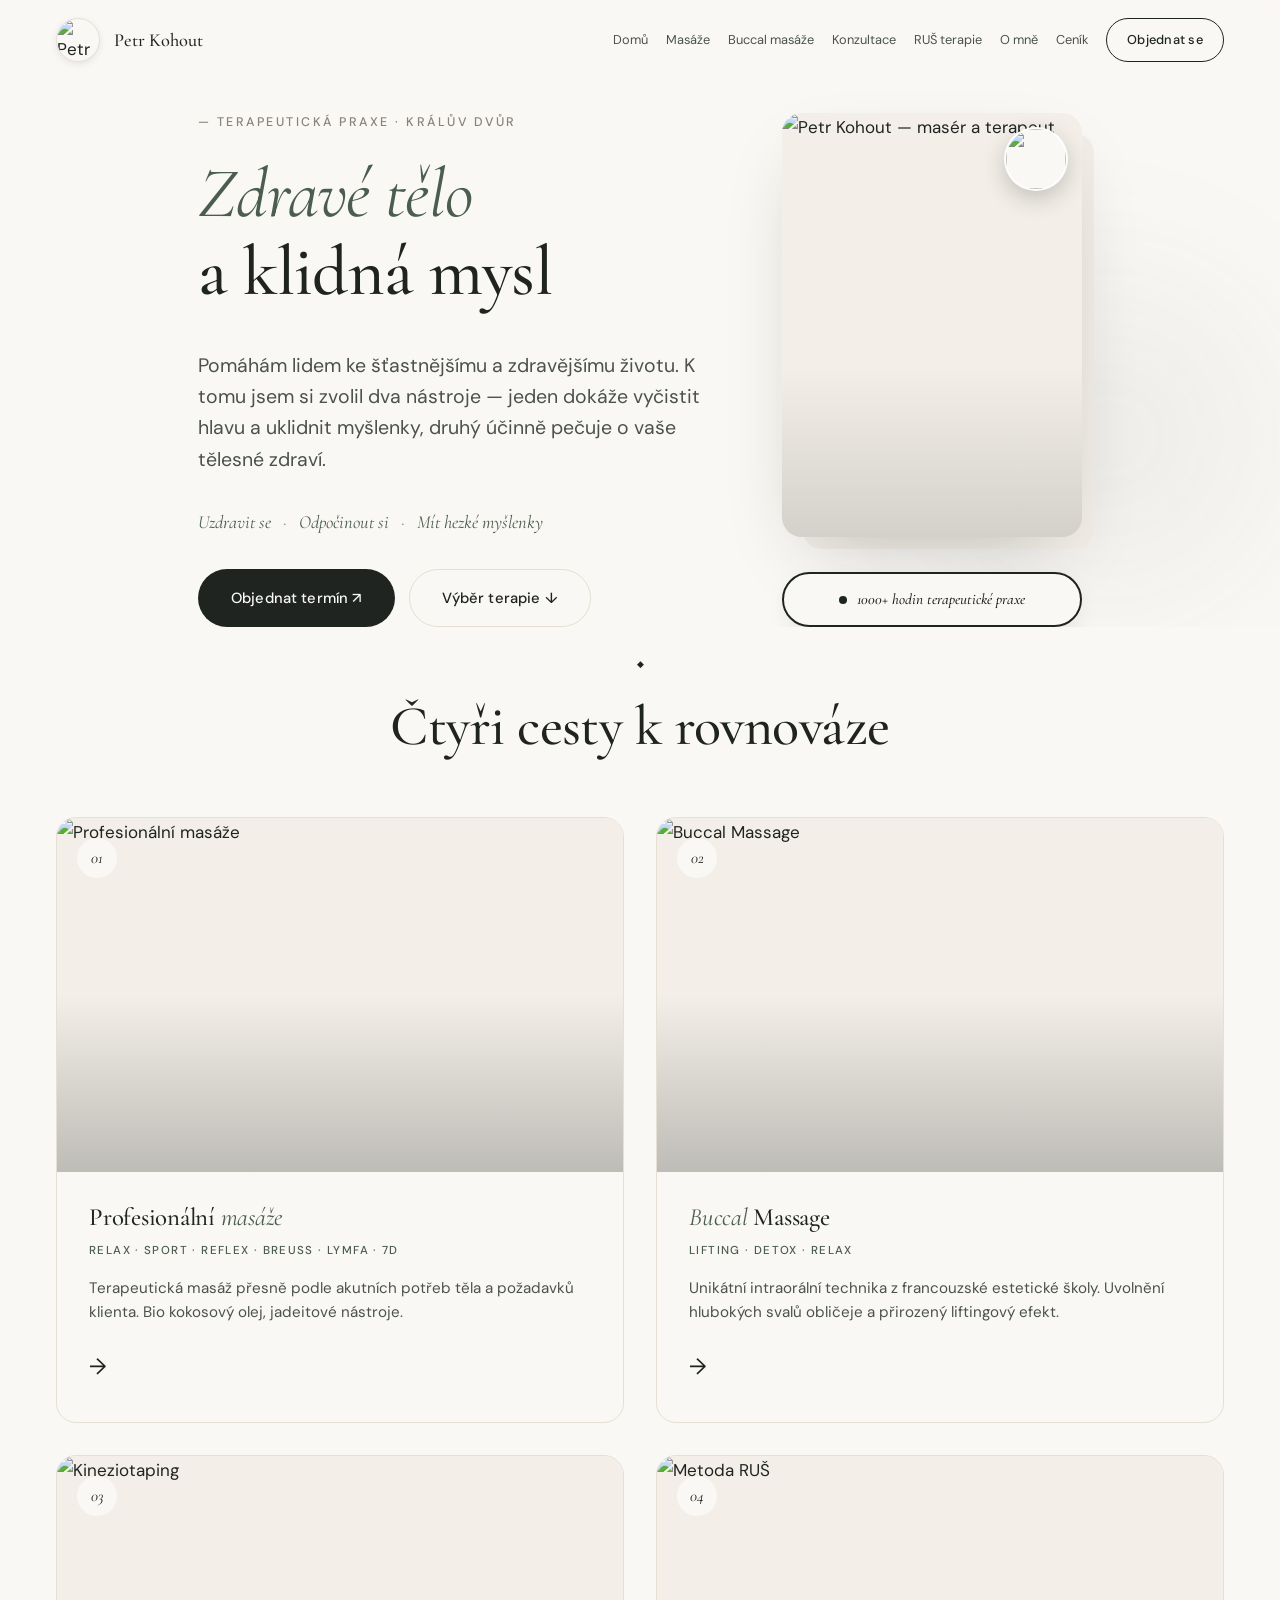
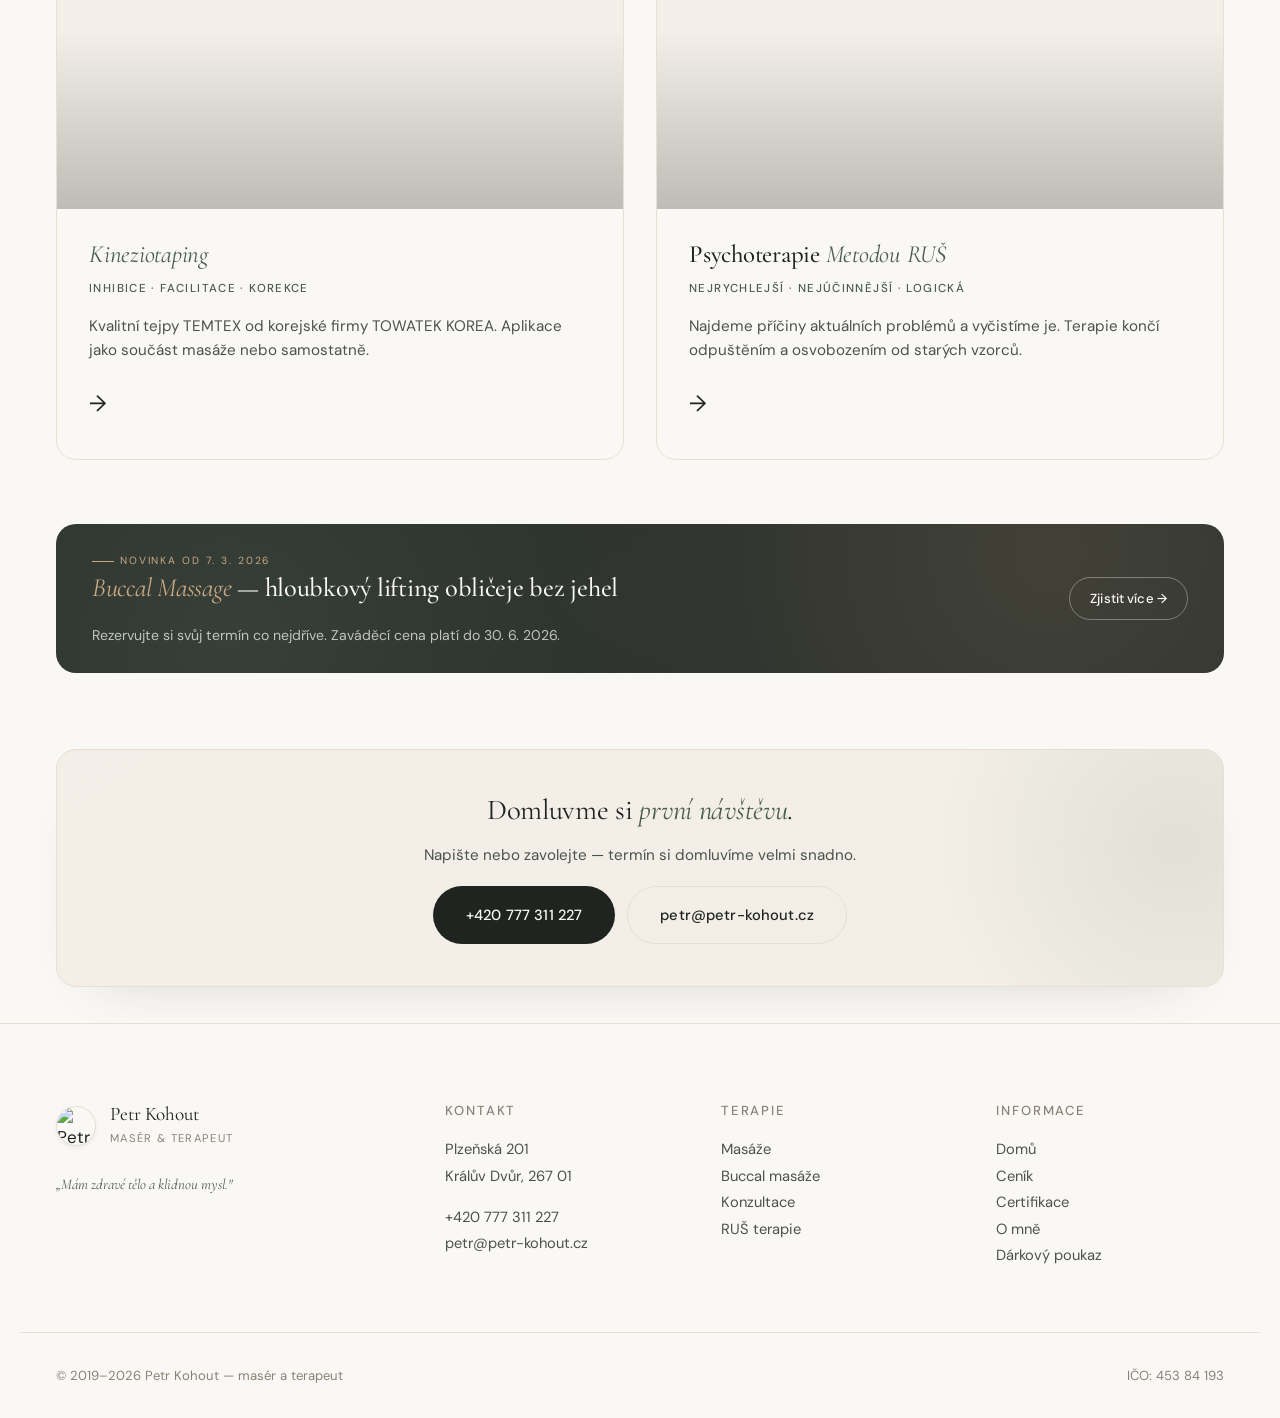
==== commit e76d698f: "Install Vercel Web Analytics # Vercel Web Analytics Implementation  ## Summary Successfully installe" ====
--- a/index.html
+++ b/index.html
@@ -24,6 +24,7 @@
   <link rel="preconnect" href="https://fonts.gstatic.com" crossorigin />
   <link href="https://fonts.googleapis.com/css2?family=Cormorant+Garamond:ital,wght@0,300;0,400;0,500;0,600;1,300;1,400&family=DM+Sans:wght@300;400;500;600&display=swap" rel="stylesheet" />
   <link rel="stylesheet" href="/assets/style.css" />
+  <script defer src="https://cdn.vercel-insights.com/v1/script.js"></script>
   <script type="application/ld+json">
   {
     "@context": "https://schema.org",
--- a/assets/style.css
+++ b/assets/style.css
@@ -23,7 +23,13 @@
 
 /* ===== RESET ===== */
 *, *::before, *::after { box-sizing: border-box; }
-html { scroll-behavior: smooth; -webkit-font-smoothing: antialiased; }
+html {
+  scroll-behavior: smooth;
+  -webkit-font-smoothing: antialiased;
+  overflow-x: hidden;
+  max-width: 100%;
+  overscroll-behavior-x: none;
+}
 body {
   margin: 0;
   font-family: 'DM Sans', -apple-system, BlinkMacSystemFont, sans-serif;
@@ -33,6 +39,14 @@
   color: var(--ink);
   background: var(--bg);
   overflow-x: hidden;
+  max-width: 100%;
+  position: relative;
+  overscroll-behavior-x: none;
+}
+/* Zabrání horizontálnímu „posunu“ stránky (Safari / široké dekorace) */
+main {
+  overflow-x: hidden;
+  max-width: 100%;
 }
 img, svg { max-width: 100%; display: block; }
 a { color: inherit; text-decoration: none; }
@@ -60,6 +74,9 @@
   position: sticky;
   top: 0;
   z-index: 100;
+  width: 100%;
+  max-width: 100%;
+  /* Nepoužívat overflow: hidden zde — ořízne rozbalené mobilní menu (kvůli pravidlům overflow-x/y) */
   background: rgba(250, 248, 245, 0.78);
   backdrop-filter: blur(18px) saturate(1.1);
   -webkit-backdrop-filter: blur(18px) saturate(1.1);
@@ -74,6 +91,7 @@
 }
 .site-header.scrolled .nav-wrap { padding-top: 14px; padding-bottom: 14px; }
 .nav-wrap {
+  position: relative;
   max-width: var(--container);
   margin: 0 auto;
   padding: 18px 36px;
@@ -229,6 +247,7 @@
   /* Spodní „vzduch“ řeší .section-divider--after-hero — stejná mezera nad i pod ◆ */
   padding: var(--page-top-pad) 36px 0;
   position: relative;
+  overflow-x: hidden;
 }
 .hero::before {
   content: "";
@@ -799,6 +818,29 @@
   gap: 12px;
   justify-content: center;
 }
+.cta-band--konzultace .cta-inner p {
+  margin-bottom: 14px;
+}
+.cta-band--konzultace {
+  padding-top: clamp(6px, 1vw, 14px);
+  padding-bottom: clamp(12px, 2vw, 20px);
+}
+.cta-band--konzultace .cta-inner {
+  padding: clamp(22px, 3.2vw, 34px) clamp(22px, 3.5vw, 36px);
+}
+/* Konzultace — jeden flex řádek pro odkaz + tři tlačítka (na úzkém displeji se zalomí) */
+.cta-band--konzultace .cta-actions--konzultace-row {
+  flex-wrap: wrap;
+  align-items: center;
+  row-gap: 12px;
+  column-gap: 12px;
+}
+section#konzultace.content-section {
+  padding-bottom: clamp(10px, 1.8vw, 18px);
+}
+section#konzultace.content-section--center > .quote-pull:last-child {
+  margin-bottom: 4px;
+}
 .cta-actions .btn-ghost:hover {
   background: rgba(255, 255, 255, 0.65);
 }
@@ -812,18 +854,24 @@
   margin-bottom: 0;
 }
 
-/* Buccal — minimální mezera mezi citátem a kartou CTA (přebije i padding .cta-band) */
-section.content-section.content-section--tight-cta:has(+ .cta-band) {
+/* Buccal — sekce #ucinky: stejný krok mezi odstavcem → citát → CTA (id + soused, bez :has) */
+#ucinky {
   padding-bottom: 0;
 }
-section.content-section--tight-cta.content-section--center:has(+ .cta-band) > .quote-pull:last-child {
-  margin-bottom: 0;
-  margin-top: clamp(24px, 4vw, 40px);
-  padding: 18px 24px 0;
-}
-section.content-section--tight-cta.content-section--center:has(+ .cta-band) > .quote-pull:last-child::after {
-  margin-top: 6px;
-  margin-bottom: 0;
+#ucinky > .quote-pull:last-child {
+  margin: 0;
+  padding: 8px 24px 0;
+}
+#ucinky > .quote-pull:last-child::before {
+  margin: 0 auto 12px;
+}
+#ucinky > .quote-pull:last-child::after {
+  margin: 10px auto 0;
+}
+#ucinky + section.cta-band {
+  padding-top: 0;
+  margin-top: 20px;
+  padding-bottom: clamp(18px, 3vw, 32px);
 }
 
 /* CTA pod obsahem — jen mírně menší horní padding než výchozí .cta-band (bez přetahování přes text) */
@@ -834,10 +882,6 @@
   margin-top: 0;
   padding-top: clamp(10px, 1.6vw, 18px);
 }
-section.content-section.content-section--tight-cta + section.cta-band {
-  padding-top: 0;
-  padding-bottom: clamp(18px, 3vw, 32px);
-}
 /* Metoda RUŠ — .cta-soft pod poslední .section-rus */
 .section-rus + .cta-soft {
   margin-top: 0;
@@ -849,6 +893,8 @@
   background: var(--bg);
   padding: 80px 0 32px;
   border-top: 1px solid var(--line);
+  overflow-x: hidden;
+  max-width: 100%;
 }
 .footer-inner {
   max-width: var(--container);
@@ -969,7 +1015,11 @@
 }
 @media (max-width: 900px) {
   .page-hero-split { grid-template-columns: 1fr; gap: 40px; }
-  .page-hero-split .hero-img-wrap { aspect-ratio: 16/10; max-height: 400px; }
+  .page-hero-split .hero-img-wrap {
+    order: -1;
+    aspect-ratio: 16/10;
+    max-height: 400px;
+  }
 }
 
 .content-section {
@@ -1124,6 +1174,12 @@
   color: var(--ink);
   border-left: 2px solid var(--accent);
   padding: 8px 0 8px 28px;
+  margin: 48px 0;
+}
+/* Toto pravidlo je až za předchozím — jinak by znovu zapnulo levý pruh u vystředěných citátů (Buccal, Konzultace…) */
+.content-section.content-section--center > .quote-pull {
+  border-left: none;
+  padding: 24px 24px;
   margin: 48px 0;
 }
 .content-section .quote-pull .quote-pull__kicker {
@@ -1817,6 +1873,7 @@
   gap: clamp(48px, 6vw, 96px);
   align-items: center;
   position: relative;
+  overflow-x: hidden;
 }
 .hero-rus::before {
   content: "";
@@ -2339,6 +2396,11 @@
   max-width: 38ch;
   line-height: 1.65;
 }
+.cta-soft__official {
+  margin: 18px 0 0;
+  max-width: 38ch;
+  font-size: 0.92rem;
+}
 .cta-soft__actions {
   display: flex;
   flex-direction: column;
@@ -2353,8 +2415,18 @@
 
 /* ----- HERO RUS — RESPONSIVE ----- */
 @media (max-width: 960px) {
-  .hero-rus { grid-template-columns: 1fr; gap: 48px; padding-bottom: 40px; }
-  .hero-rus__visual { max-width: 520px; margin: 0 auto; width: 100%; }
+  .hero-rus { grid-template-columns: 1fr; gap: 32px; padding-bottom: 40px; }
+  /* Jako úvodní stránka (.hero-visual-stack): fotka první, kompaktní výška */
+  .hero-rus__visual {
+    order: -1;
+    max-width: min(360px, 100%);
+    margin: 0 auto;
+    width: 100%;
+  }
+  .hero-rus__visual-frame {
+    aspect-ratio: 16 / 10;
+    max-height: 340px;
+  }
   .hero-rus__visual::before { right: -10px; bottom: -10px; }
 }
 @media (max-width: 720px) {
@@ -2364,7 +2436,6 @@
   .hero-rus__actions .btn-link-premium { width: 100%; justify-content: center; padding-left: 18px; padding-right: 18px; }
   .hero-rus__trust { gap: 12px 14px; padding-top: 24px; }
   .hero-rus__trust-divider { display: none; }
-  .hero-rus__visual-frame { aspect-ratio: 4 / 5; }
   .hero-rus__badge { font-size: 0.95rem; padding: 14px 16px; gap: 12px; }
   .hero-rus__badge-mark { width: 36px; height: 36px; font-size: 0.8rem; }
 
@@ -2571,11 +2642,43 @@
 @media (max-width: 720px) {
   .nav-wrap { padding: 16px 20px; }
   .brand-name { display: none; }
-  .main-nav { display: none; position: absolute; top: 100%; right: 0; left: 0; flex-direction: column; background: var(--bg); padding: 24px; gap: 18px; border-top: 1px solid var(--line); align-items: stretch; }
+  .main-nav {
+    display: none;
+    position: absolute;
+    top: 100%;
+    left: 0;
+    right: 0;
+    z-index: 110;
+    flex-direction: column;
+    background: var(--bg);
+    padding: 24px;
+    gap: 18px;
+    border-top: 1px solid var(--line);
+    align-items: flex-start;
+    box-shadow: 0 16px 40px -24px rgba(31, 36, 32, 0.35);
+  }
   .main-nav.open { display: flex; }
   .main-nav.open a:not(.nav-cta) { display: block; }
-  .main-nav a { padding: 4px 0; }
-  .nav-toggle { display: flex; }
+  .main-nav a:not(.nav-cta) { padding: 4px 0; }
+  .main-nav .nav-cta {
+    display: inline-flex;
+    align-items: center;
+    justify-content: center;
+    align-self: center;
+    margin-top: 10px;
+    padding: 12px 26px;
+    width: auto;
+    min-width: 0;
+    max-width: calc(100% - 8px);
+    text-align: center;
+    white-space: nowrap;
+  }
+  .nav-toggle {
+    display: flex;
+    position: relative;
+    z-index: 111;
+    flex-shrink: 0;
+  }
   .nav-toggle.open span:nth-child(1) { transform: translateY(6.5px) rotate(45deg); }
   .nav-toggle.open span:nth-child(2) { opacity: 0; }
   .nav-toggle.open span:nth-child(3) { transform: translateY(-6.5px) rotate(-45deg); }
@@ -2595,14 +2698,39 @@
   .service-card { padding: 36px 28px; }
   .quote-band, .about-teaser, .cta-band { padding-left: 20px; padding-right: 20px; }
   .about-grid { gap: 40px; }
-  .site-footer { padding: 60px 0 28px; }
-  .footer-inner { gap: 36px; grid-template-columns: 1fr; padding: 0 20px 40px; }
+  .site-footer { padding: 36px 0 20px; }
+  .footer-inner {
+    gap: 22px;
+    grid-template-columns: 1fr;
+    padding: 0 20px 22px;
+    min-width: 0;
+  }
+  .footer-col { min-width: 0; }
+  .footer-col a { overflow-wrap: anywhere; }
+  .footer-brand { margin-bottom: 12px; }
+  .footer-motto {
+    font-size: 1.02rem;
+    line-height: 1.35;
+    margin: 0;
+  }
+  .footer-col h4 {
+    margin-bottom: 8px;
+    font-size: 0.76rem;
+    letter-spacing: 0.12em;
+  }
+  .footer-col p,
+  .footer-col ul li {
+    font-size: 0.88rem;
+    line-height: 1.45;
+  }
+  .footer-col ul li + li { margin-top: 2px; }
   .footer-bottom {
+    margin: 16px auto 0;
     padding: 0 20px;
     flex-direction: column;
-    gap: 8px;
+    gap: 6px;
     align-items: flex-start;
-    margin-top: 24px;
+    font-size: 0.78rem;
   }
 
   .page-hero { padding: var(--page-top-pad) 20px 28px; }
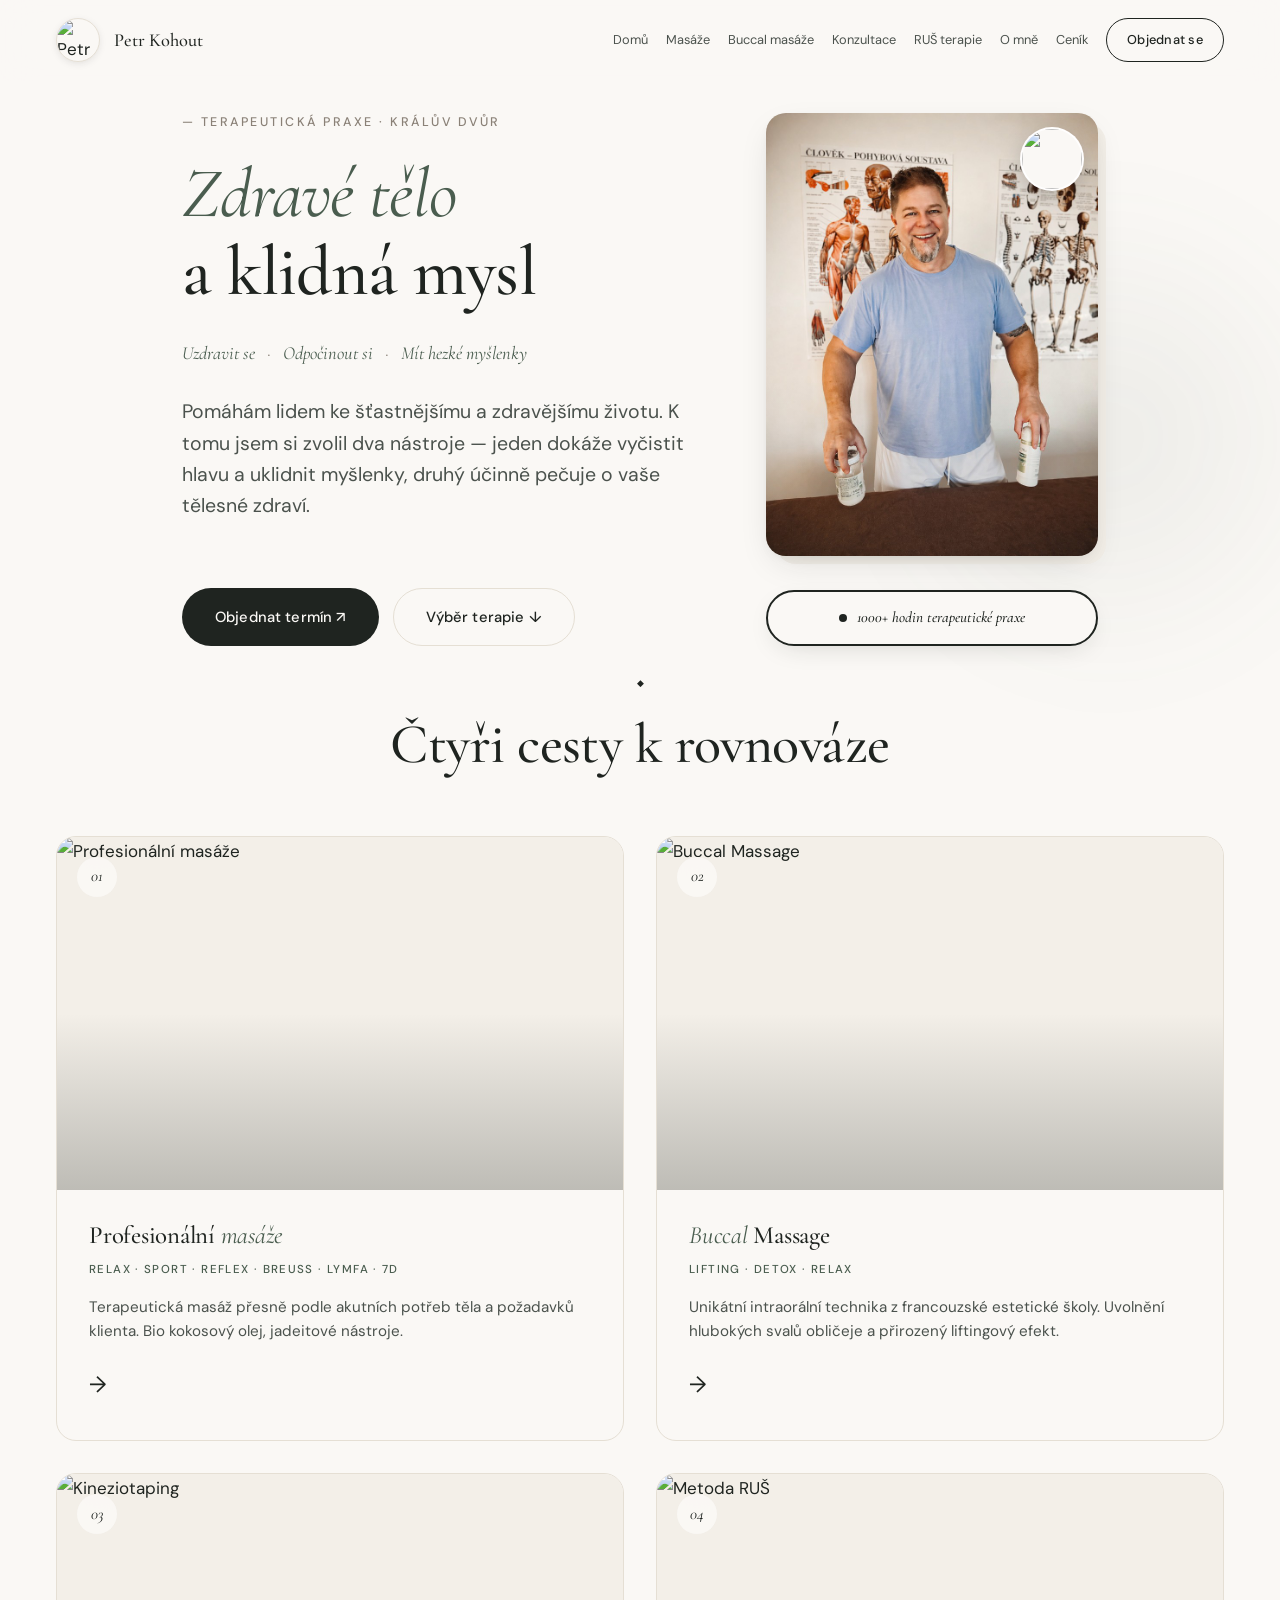
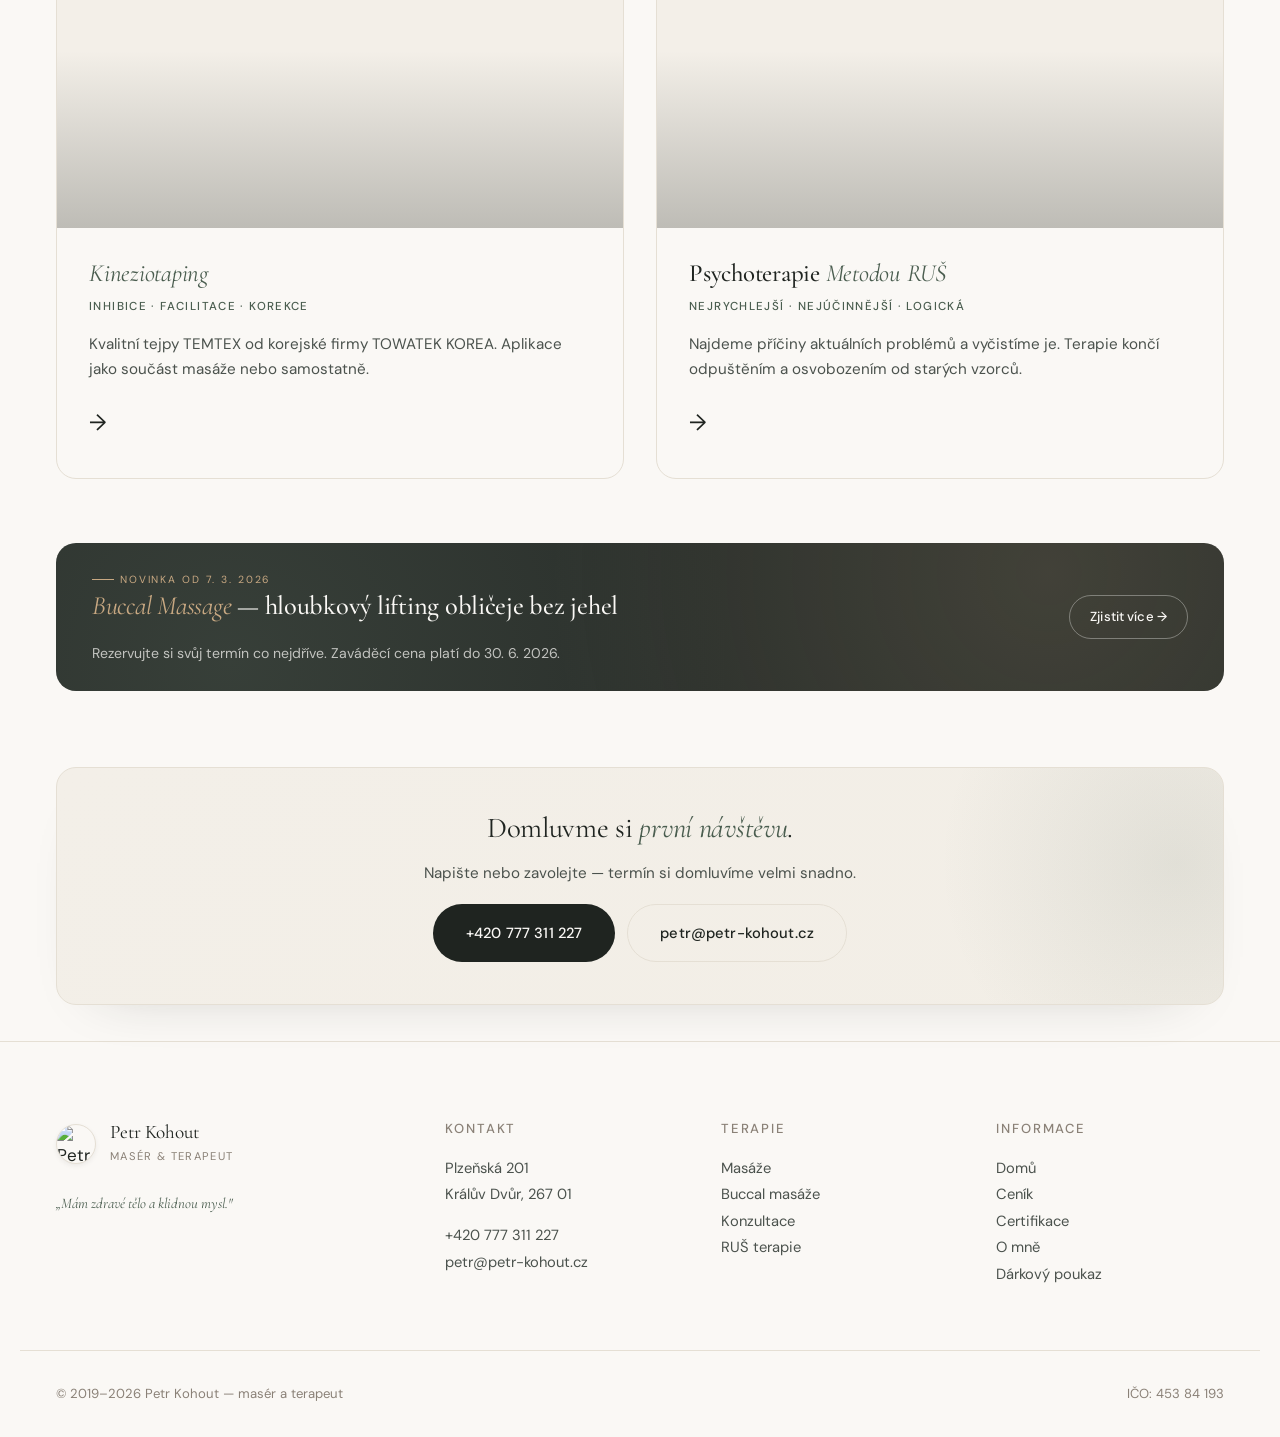
==== commit e3705e8a: "Fix double scrollbar (overflow-x clip), sync homepage assets Made-with: Cursor" ====
--- a/index.html
+++ b/index.html
@@ -15,16 +15,15 @@
   <meta property="og:url" content="https://petr-kohout.cz/" />
   <meta property="og:title" content="Petr Kohout — masér a terapeut | Zdravé tělo a klidná mysl" />
   <meta property="og:description" content="Petr Kohout — masér a terapeut v Králově Dvoře u Berouna (dojezd z Prahy). Sportovní a relaxační masáže, Metoda RUŠ, Buccal Massage, lymfodrenáž a kineziotaping. Online rezervace." />
-  <meta property="og:image" content="https://2e7ae127dc.clvaw-cdnwnd.com/8b7f1cb16bb3a421f5046f3509f56152/200000137-8676c8676e/Petr%20Kohout_foto%20ihappy.jpeg?ph=2e7ae127dc" />
+  <meta property="og:image" content="https://petr-kohout.cz/assets/hero-petr-praxe.png" />
   <meta name="twitter:card" content="summary_large_image" />
   <meta name="twitter:title" content="Petr Kohout — masér a terapeut | Zdravé tělo a klidná mysl" />
   <meta name="twitter:description" content="Petr Kohout — masér a terapeut v Králově Dvoře u Berouna (dojezd z Prahy). Sportovní a relaxační masáže, Metoda RUŠ, Buccal Massage, lymfodrenáž a kineziotaping. Online rezervace." />
-  <meta name="twitter:image" content="https://2e7ae127dc.clvaw-cdnwnd.com/8b7f1cb16bb3a421f5046f3509f56152/200000137-8676c8676e/Petr%20Kohout_foto%20ihappy.jpeg?ph=2e7ae127dc" />
+  <meta name="twitter:image" content="https://petr-kohout.cz/assets/hero-petr-praxe.png" />
   <link rel="preconnect" href="https://fonts.googleapis.com" />
   <link rel="preconnect" href="https://fonts.gstatic.com" crossorigin />
   <link href="https://fonts.googleapis.com/css2?family=Cormorant+Garamond:ital,wght@0,300;0,400;0,500;0,600;1,300;1,400&family=DM+Sans:wght@300;400;500;600&display=swap" rel="stylesheet" />
   <link rel="stylesheet" href="/assets/style.css" />
-  <script defer src="https://cdn.vercel-insights.com/v1/script.js"></script>
   <script type="application/ld+json">
   {
     "@context": "https://schema.org",
@@ -36,7 +35,7 @@
         "url": "https://petr-kohout.cz/",
         "telephone": "+420777311227",
         "email": "petr@petr-kohout.cz",
-        "image": "https://2e7ae127dc.clvaw-cdnwnd.com/8b7f1cb16bb3a421f5046f3509f56152/200000137-8676c8676e/Petr%20Kohout_foto%20ihappy.jpeg?ph=2e7ae127dc",
+        "image": "https://petr-kohout.cz/assets/hero-petr-praxe.png",
         "address": {
           "@type": "PostalAddress",
           "streetAddress": "Plzeňská 201",
@@ -94,23 +93,27 @@
     <section class="hero">
       <div class="hero-inner">
         <div class="hero-text">
-          <div class="hero-eyebrow reveal">— Terapeutická praxe · Králův Dvůr</div>
-          <h1 class="hero-title reveal">
-            <span class="serif-italic">Zdravé tělo</span><br />
-            a klidná mysl
-          </h1>
-          <p class="hero-lead reveal">
-            Pomáhám lidem ke šťastnějšímu a zdravějšímu životu. K tomu jsem si zvolil dva nástroje — jeden dokáže vyčistit hlavu a uklidnit myšlenky, druhý účinně pečuje o vaše tělesné zdraví.
-          </p>
+          <div class="hero-heading-block">
+            <div class="hero-eyebrow reveal">— Terapeutická praxe · Králův Dvůr</div>
+            <h1 class="hero-title reveal">
+              <span class="serif-italic">Zdravé tělo</span><br />
+              a klidná mysl
+            </h1>
+          </div>
           <div class="hero-meta reveal">
             <span>Uzdravit se</span><span class="dot">·</span>
             <span>Odpočinout si</span><span class="dot">·</span>
             <span>Mít hezké myšlenky</span>
           </div>
+          <div class="hero-lead-wrap">
+            <p class="hero-lead reveal">
+              Pomáhám lidem ke šťastnějšímu a zdravějšímu životu. K tomu jsem si zvolil dva nástroje — jeden dokáže vyčistit hlavu a uklidnit myšlenky, druhý účinně pečuje o vaše tělesné zdraví.
+            </p>
+          </div>
         </div>
         <div class="hero-visual-stack reveal">
-          <div class="hero-visual">
-            <img src="https://2e7ae127dc.clvaw-cdnwnd.com/8b7f1cb16bb3a421f5046f3509f56152/200000137-8676c8676e/Petr%20Kohout_foto%20ihappy.jpeg?ph=2e7ae127dc" alt="Petr Kohout — masér a terapeut" />
+          <div class="hero-visual hero-visual--portrait">
+            <img src="/assets/hero-petr-praxe.png" alt="Petr Kohout — masér a terapeut v praxi" width="900" height="1200" decoding="async" />
             <span class="hero-mark" aria-hidden="true">
               <img src="https://2e7ae127dc.clvaw-cdnwnd.com/8b7f1cb16bb3a421f5046f3509f56152/200000065-5912c5912f/pk-profile-ig.png?ph=2e7ae127dc" width="96" height="96" alt="" decoding="async" />
             </span>
--- a/assets/style.css
+++ b/assets/style.css
@@ -26,7 +26,7 @@
 html {
   scroll-behavior: smooth;
   -webkit-font-smoothing: antialiased;
-  overflow-x: hidden;
+  /* Bez overflow-x na <html> — kombinace s body často v Chromium vytvoří druhý svislý posuvník */
   max-width: 100%;
   overscroll-behavior-x: none;
 }
@@ -38,14 +38,14 @@
   line-height: 1.65;
   color: var(--ink);
   background: var(--bg);
-  overflow-x: hidden;
+  /* hidden + výchozí visible na y vede specifikací k overflow-y: auto = druhý posuvník */
+  overflow-x: clip;
   max-width: 100%;
   position: relative;
   overscroll-behavior-x: none;
 }
-/* Zabrání horizontálnímu „posunu“ stránky (Safari / široké dekorace) */
+/* Horizontál řeší body; main bez overflow-x — jinak by vznikl druhý scroll kontejner */
 main {
-  overflow-x: hidden;
   max-width: 100%;
 }
 img, svg { max-width: 100%; display: block; }
@@ -247,7 +247,7 @@
   /* Spodní „vzduch“ řeší .section-divider--after-hero — stejná mezera nad i pod ◆ */
   padding: var(--page-top-pad) 36px 0;
   position: relative;
-  overflow-x: hidden;
+  overflow-x: clip;
 }
 .hero::before {
   content: "";
@@ -280,14 +280,26 @@
   grid-column: 1;
   grid-row: 1;
   align-self: start;
+  display: flex;
+  flex-direction: column;
+  /* Stejný krok mezi blokem titulku, „Uzdravit se…“ a odstavcem */
+  gap: clamp(20px, 2.2vw, 28px);
+}
+.hero-heading-block,
+.hero-lead-wrap {
+  min-width: 0;
+}
+.hero-text > .hero-meta {
+  margin-bottom: 0;
 }
 .hero-visual-stack {
   grid-column: 2;
   grid-row: 1;
-  width: min(300px, 32vw);
+  width: min(332px, 34vw);
   max-width: 100%;
   justify-self: start;
-  align-self: stretch;
+  /* start = výška jen podle fotky; stretch by roztáhl ::before pod celý textový sloupec */
+  align-self: start;
   display: flex;
   flex-direction: column;
   gap: 0;
@@ -295,15 +307,15 @@
   position: relative;
   isolation: isolate;
 }
-/* Jako .hero-rus__visual::before — teplý „posunutý“ podklad za fotkou */
+/* Tenký rámeček za fotkou (stejná logika jako hero-rus, bez „kilometru“ pod snímkem) */
 .hero-visual-stack::before {
   content: "";
   position: absolute;
   z-index: 0;
-  top: 20px;
-  left: 20px;
-  right: -12px;
-  bottom: -12px;
+  top: 10px;
+  left: 10px;
+  right: -8px;
+  bottom: -8px;
   background: var(--bg-alt);
   border-radius: var(--radius-lg);
   pointer-events: none;
@@ -311,12 +323,12 @@
 .hero-visual {
   position: relative;
   z-index: 1;
-  flex: 1 1 auto;
+  flex: 0 1 auto;
   min-height: 0;
   border-radius: var(--radius-lg);
   overflow: hidden;
   background: var(--bg-alt);
-  box-shadow: 0 30px 80px -30px rgba(31, 36, 32, 0.28);
+  box-shadow: 0 12px 36px -12px rgba(31, 36, 32, 0.18), 0 4px 12px -4px rgba(31, 36, 32, 0.08);
 }
 /* Řádek CTA: tlačítka pod textem, badge pod fotkou — společná výška řádku */
 .hero-cta-row {
@@ -339,6 +351,15 @@
   inset: 0;
   background: linear-gradient(180deg, transparent 60%, rgba(31, 36, 32, 0.15));
   pointer-events: none;
+}
+/* Portrétní fotka v praxi (homepage) — desktop: o fous větší, aby spodek líp seděl k textu */
+.hero-visual--portrait {
+  aspect-ratio: 3 / 4;
+  max-height: min(518px, 76vh);
+  flex: 0 0 auto;
+}
+.hero-visual--portrait img {
+  object-position: center 20%;
 }
 /* Badge v řádku s tlačítky — stejné paddingy jako .btn, výraznější než „ghost“ */
 .hero-badge {
@@ -409,13 +430,14 @@
 }
 .hero-title {
   max-width: 16ch;
-  margin-bottom: 40px;
+  margin-bottom: 0;
 }
 .hero-lead {
   max-width: 540px;
   font-size: clamp(1.05rem, 1.6vw, 1.22rem);
   line-height: 1.6;
   color: var(--ink-soft);
+  margin-top: 0;
   margin-bottom: 32px;
 }
 .hero-meta {
@@ -893,7 +915,7 @@
   background: var(--bg);
   padding: 80px 0 32px;
   border-top: 1px solid var(--line);
-  overflow-x: hidden;
+  overflow-x: clip;
   max-width: 100%;
 }
 .footer-inner {
@@ -1016,7 +1038,6 @@
 @media (max-width: 900px) {
   .page-hero-split { grid-template-columns: 1fr; gap: 40px; }
   .page-hero-split .hero-img-wrap {
-    order: -1;
     aspect-ratio: 16/10;
     max-height: 400px;
   }
@@ -1873,7 +1894,7 @@
   gap: clamp(48px, 6vw, 96px);
   align-items: center;
   position: relative;
-  overflow-x: hidden;
+  overflow-x: clip;
 }
 .hero-rus::before {
   content: "";
@@ -2416,9 +2437,8 @@
 /* ----- HERO RUS — RESPONSIVE ----- */
 @media (max-width: 960px) {
   .hero-rus { grid-template-columns: 1fr; gap: 32px; padding-bottom: 40px; }
-  /* Jako úvodní stránka (.hero-visual-stack): fotka první, kompaktní výška */
+  /* Mobil: titulek a text nahoře, fotka až pod hlavním blokem */
   .hero-rus__visual {
-    order: -1;
     max-width: min(360px, 100%);
     margin: 0 auto;
     width: 100%;
@@ -2589,30 +2609,45 @@
     display: flex;
     flex-direction: column;
     align-items: stretch;
-    gap: 32px;
-  }
+    /* Jedna mezera mezi bloky — nepřičítat k velkým marginům u titulku/lead */
+    gap: 16px;
+  }
+  .hero .hero-eyebrow {
+    margin-bottom: 12px;
+  }
+  .hero .hero-title {
+    margin-bottom: 0;
+  }
+  .hero .hero-text > .hero-meta {
+    margin-bottom: 0;
+  }
+  .hero .hero-lead {
+    margin-bottom: 0;
+  }
+  /* Mobilní sloupec: titulek → Uzdravit se… → odstavec → fotka → CTA */
   .hero-text {
+    display: contents;
     grid-column: unset;
     grid-row: unset;
   }
+  .hero-heading-block {
+    order: 0;
+  }
+  .hero-text > .hero-meta {
+    order: 1;
+  }
+  .hero-lead-wrap {
+    order: 2;
+  }
   .hero-visual-stack {
+    order: 3;
     grid-column: unset;
     grid-row: unset;
-    order: -1;
     width: 100%;
     max-width: min(360px, 100%);
     align-self: center;
     margin-left: auto;
     margin-right: auto;
-  }
-  .hero-visual {
-    flex: 0 0 auto;
-    aspect-ratio: 16 / 10;
-    max-height: 340px;
-    width: 100%;
-  }
-  .hero-visual img {
-    height: 100%;
   }
   .hero-cta-row {
     display: flex;
@@ -2620,7 +2655,21 @@
     align-items: stretch;
     gap: 14px;
     width: 100%;
-    order: 1;
+    order: 4;
+  }
+  .hero-visual {
+    flex: 0 0 auto;
+    aspect-ratio: 16 / 10;
+    max-height: 340px;
+    width: 100%;
+  }
+  .hero-visual.hero-visual--portrait {
+    aspect-ratio: 3 / 4;
+    max-height: min(400px, 58vh);
+    width: 100%;
+  }
+  .hero-visual img {
+    height: 100%;
   }
   .hero-actions--hero-row,
   .hero-badge--hero-row {
@@ -2628,7 +2677,6 @@
     grid-row: unset;
     align-self: stretch;
   }
-  .hero-meta { margin-bottom: 0; }
 }
 @media (max-width: 900px) {
   .footer-inner { grid-template-columns: repeat(2, 1fr); }
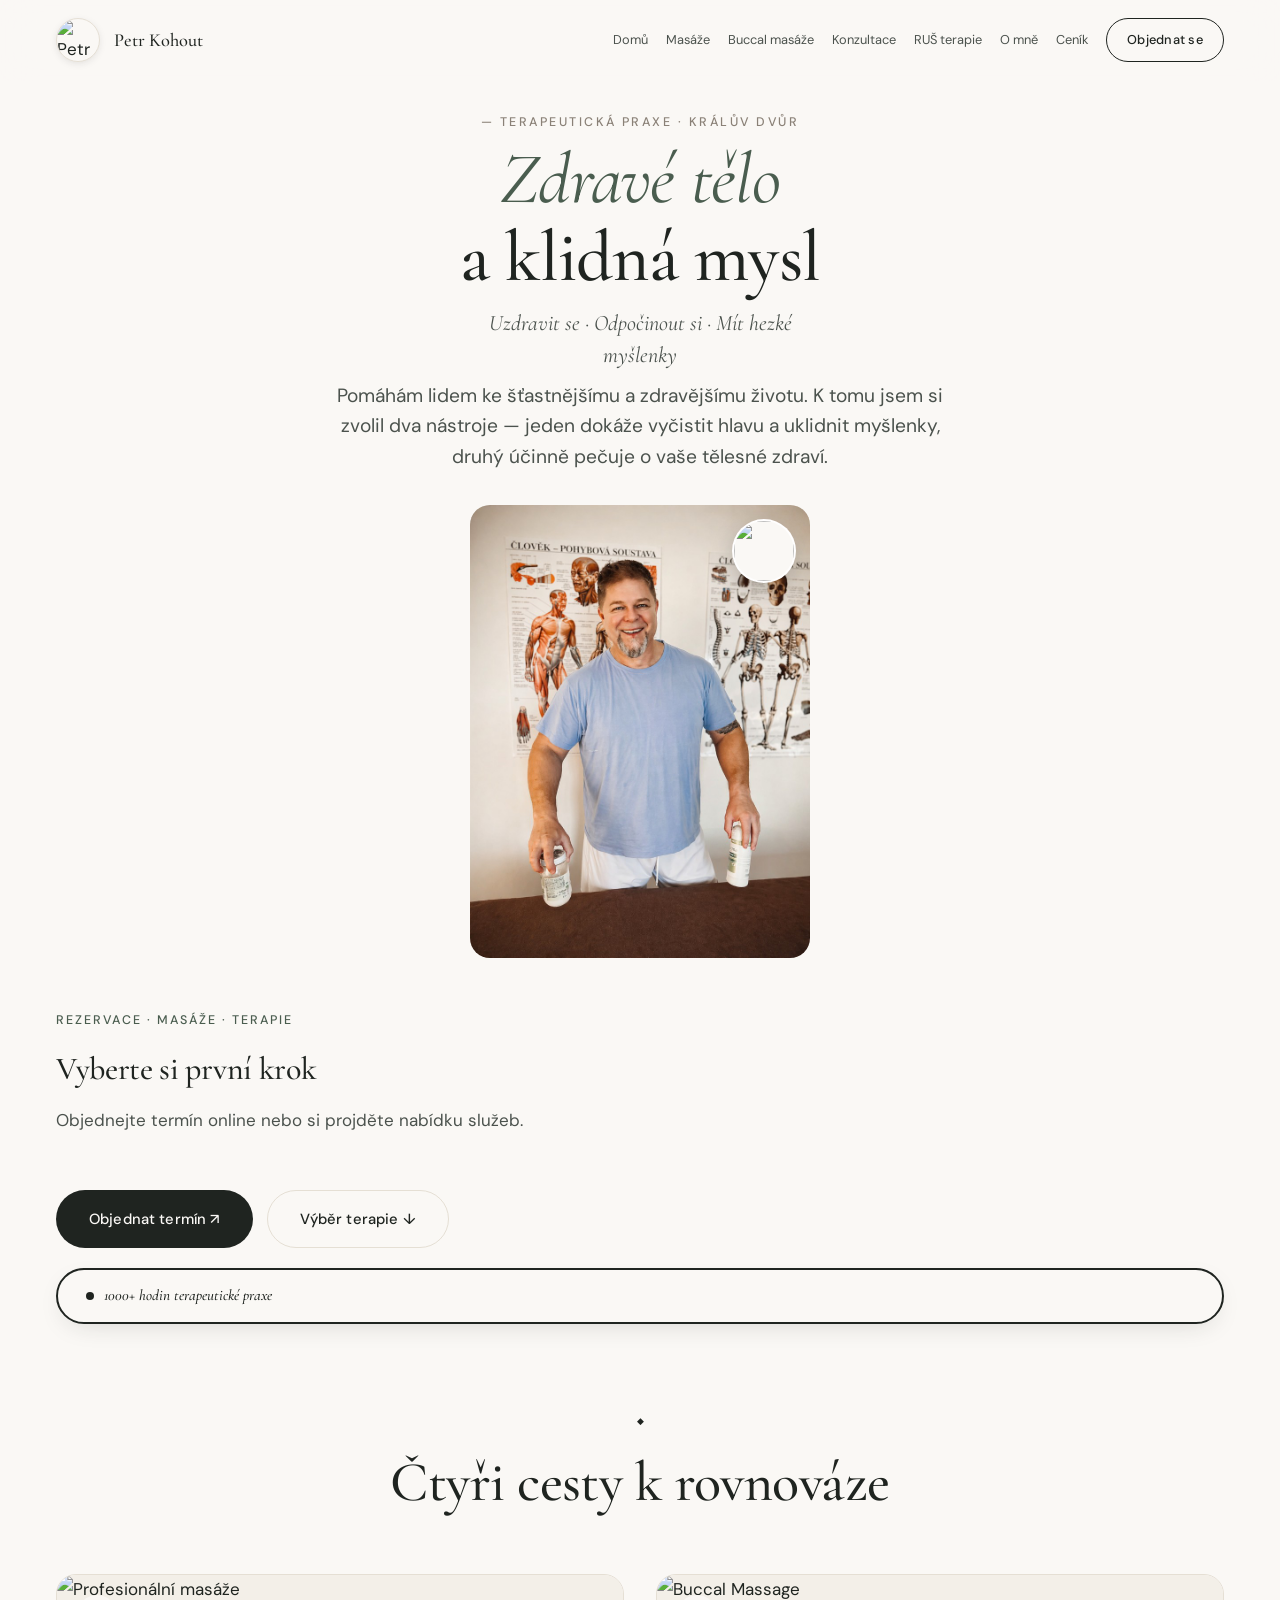
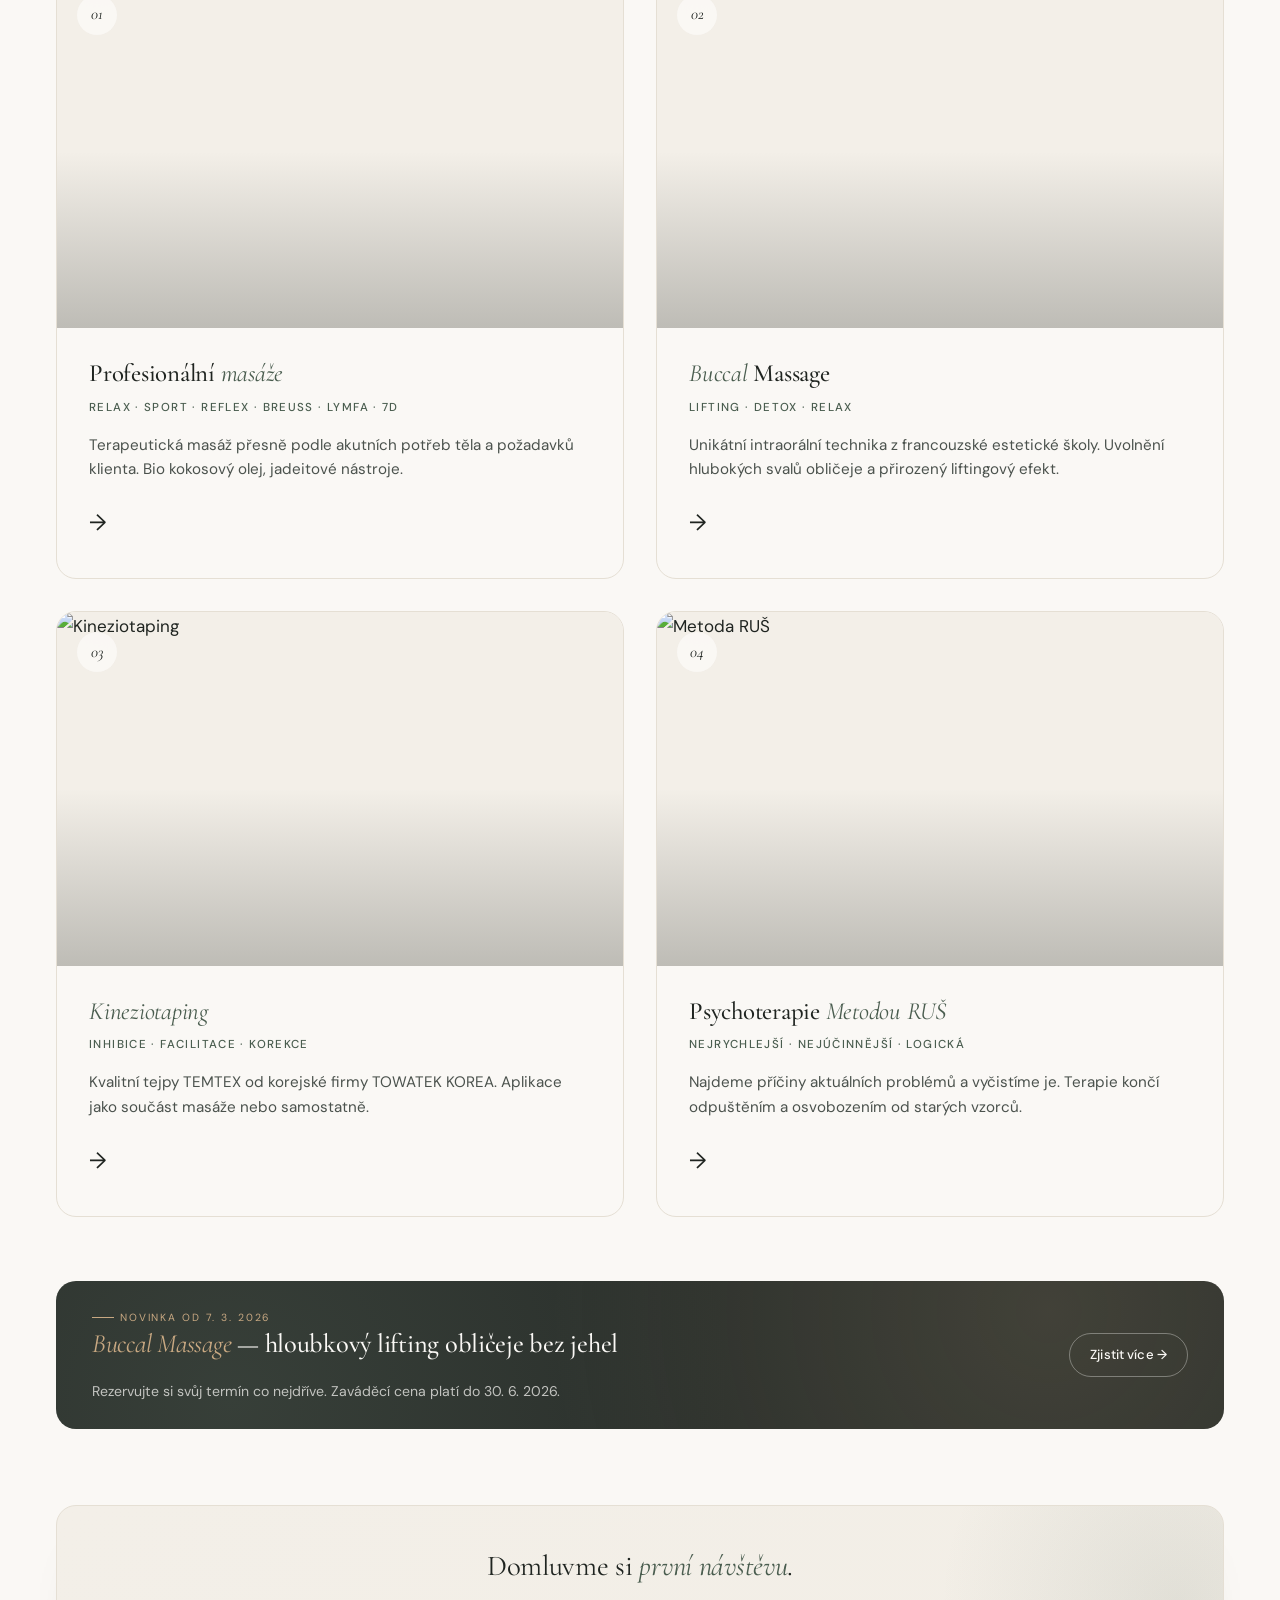
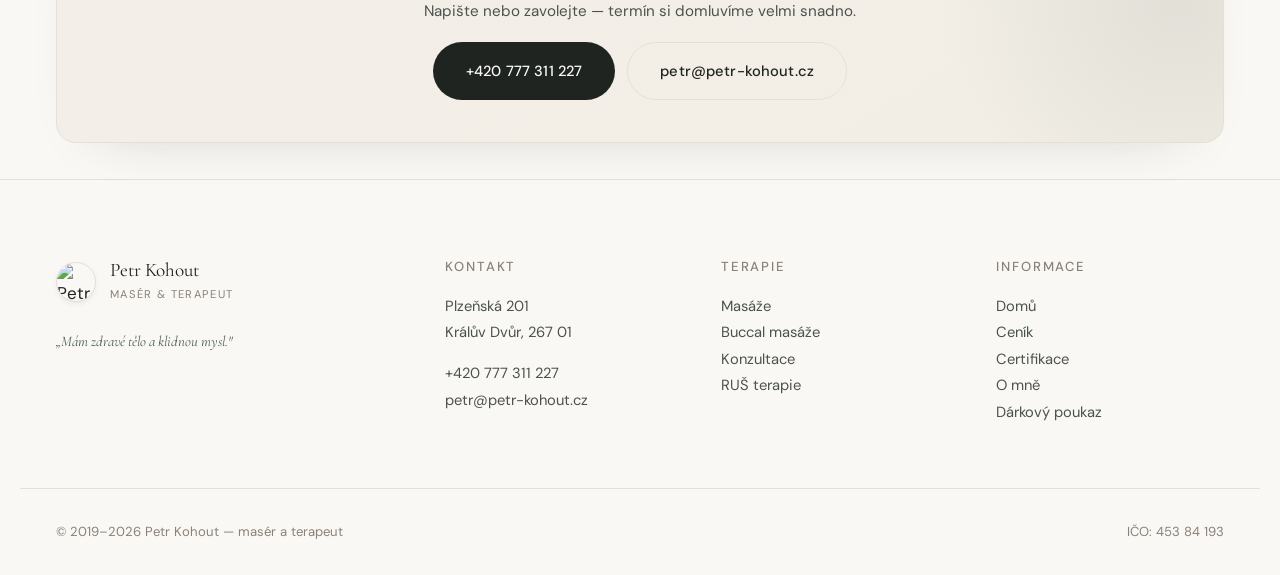
==== commit 4ee22440: "Mobilní úvod: pořadí H1, kurzíva, text, fotka; styly page-hero a CTA bloku Made-with: Cursor" ====
--- a/index.html
+++ b/index.html
@@ -90,44 +90,36 @@
   </header>
 
   <main>
-    <section class="hero">
-      <div class="hero-inner">
-        <div class="hero-text">
-          <div class="hero-heading-block">
-            <div class="hero-eyebrow reveal">— Terapeutická praxe · Králův Dvůr</div>
-            <h1 class="hero-title reveal">
-              <span class="serif-italic">Zdravé tělo</span><br />
-              a klidná mysl
-            </h1>
-          </div>
-          <div class="hero-meta reveal">
-            <span>Uzdravit se</span><span class="dot">·</span>
-            <span>Odpočinout si</span><span class="dot">·</span>
-            <span>Mít hezké myšlenky</span>
-          </div>
-          <div class="hero-lead-wrap">
-            <p class="hero-lead reveal">
-              Pomáhám lidem ke šťastnějšímu a zdravějšímu životu. K tomu jsem si zvolil dva nástroje — jeden dokáže vyčistit hlavu a uklidnit myšlenky, druhý účinně pečuje o vaše tělesné zdraví.
-            </p>
-          </div>
+    <section class="page-hero page-hero--home page-hero--has-visual">
+      <div class="section-eyebrow reveal">— Terapeutická praxe · Králův Dvůr</div>
+      <h1 class="reveal">
+        <span class="serif-italic">Zdravé tělo</span><br />
+        a klidná mysl
+      </h1>
+      <p class="home-hero-meta reveal">Uzdravit se · Odpočinout si · Mít hezké myšlenky</p>
+      <p class="lead reveal">Pomáhám lidem ke šťastnějšímu a zdravějšímu životu. K tomu jsem si zvolil dva nástroje — jeden dokáže vyčistit hlavu a uklidnit myšlenky, druhý účinně pečuje o vaše tělesné zdraví.</p>
+      <div class="page-hero__visual feature-visual feature-visual--home-portrait reveal">
+        <img src="/assets/hero-petr-praxe.png" alt="Petr Kohout — masér a terapeut v praxi" width="900" height="1200" decoding="async" />
+        <span class="hero-mark" aria-hidden="true">
+          <img src="https://2e7ae127dc.clvaw-cdnwnd.com/8b7f1cb16bb3a421f5046f3509f56152/200000065-5912c5912f/pk-profile-ig.png?ph=2e7ae127dc" width="96" height="96" alt="" decoding="async" />
+        </span>
+      </div>
+    </section>
+
+    <div class="feature-block feature-block--home-hero feature-block--cta-only reveal">
+      <div class="feature-block__copy">
+        <div class="feature-tags">Rezervace · Masáže · Terapie</div>
+        <h3>Vyberte si první krok</h3>
+        <p>Objednejte termín online nebo si projděte nabídku služeb.</p>
+      </div>
+      <div class="feature-block__actions">
+        <div class="hero-actions reveal">
+          <a href="#" data-action="book" class="btn btn-primary">Objednat termín ↗</a>
+          <a href="#sluzby" class="btn btn-ghost">Výběr terapie ↓</a>
         </div>
-        <div class="hero-visual-stack reveal">
-          <div class="hero-visual hero-visual--portrait">
-            <img src="/assets/hero-petr-praxe.png" alt="Petr Kohout — masér a terapeut v praxi" width="900" height="1200" decoding="async" />
-            <span class="hero-mark" aria-hidden="true">
-              <img src="https://2e7ae127dc.clvaw-cdnwnd.com/8b7f1cb16bb3a421f5046f3509f56152/200000065-5912c5912f/pk-profile-ig.png?ph=2e7ae127dc" width="96" height="96" alt="" decoding="async" />
-            </span>
-          </div>
-        </div>
-        <div class="hero-cta-row">
-          <div class="hero-actions hero-actions--hero-row reveal">
-            <a href="#" data-action="book" class="btn btn-primary">Objednat termín ↗</a>
-            <a href="#sluzby" class="btn btn-ghost">Výběr terapie ↓</a>
-          </div>
-          <div class="hero-badge hero-badge--hero-row reveal">1000+ hodin terapeutické praxe</div>
-        </div>
-      </div>
-    </section>
+        <p class="home-hero-badge reveal">1000+ hodin terapeutické praxe</p>
+      </div>
+    </div>
 
     <div class="section-divider section-divider--after-hero reveal" aria-hidden="true"></div>
 
--- a/assets/style.css
+++ b/assets/style.css
@@ -594,7 +594,7 @@
 .section-eyebrow { margin-bottom: 16px; display: block; }
 .page-hero .section-eyebrow {
   text-align: center;
-  margin-bottom: 14px;
+  margin-bottom: 10px;
 }
 .hero-rus__eyebrow {
   display: block;
@@ -992,15 +992,90 @@
 }
 .page-hero h1 {
   font-size: clamp(2.5rem, 6vw, 4.5rem);
-  margin: 0 auto 20px;
+  margin: 0 auto 10px;
   max-width: 18ch;
+  line-height: 1.08;
 }
 .page-hero .lead {
   max-width: 620px;
   margin: 0 auto;
   font-size: clamp(1.05rem, 1.6vw, 1.2rem);
   color: var(--ink-soft);
-  line-height: 1.65;
+  line-height: 1.6;
+}
+/* První odstavec pod nadpisem — těsnější k h1 (často „kurzívový“ podtitulek) */
+.page-hero h1 + .lead {
+  margin-top: 0;
+}
+.page-hero .lead + .lead {
+  margin-top: clamp(6px, 1.2vw, 12px);
+}
+/* Zvýrazněný první lead jako dřív hero-rus__sub — sjednocuje typografii a mezery */
+.page-hero .lead--sub {
+  font-family: 'Cormorant Garamond', serif;
+  font-style: italic;
+  font-weight: 400;
+  font-size: clamp(1.15rem, 1.9vw, 1.45rem);
+  line-height: 1.45;
+  color: var(--ink-soft);
+  margin-top: 2px;
+  margin-bottom: 0;
+}
+.page-hero .lead--sub + .lead {
+  margin-top: clamp(6px, 1.2vw, 12px);
+}
+.page-hero .lead + .page-hero-pullquote,
+.page-hero .lead + .page-hero-foot {
+  margin-top: clamp(8px, 1.5vw, 14px);
+}
+.page-hero-foot {
+  margin-left: auto;
+  margin-right: auto;
+}
+.page-hero--home .home-hero-meta {
+  font-family: 'Cormorant Garamond', serif;
+  font-style: italic;
+  font-weight: 400;
+  font-size: clamp(1.12rem, 2.1vw, 1.38rem);
+  line-height: 1.45;
+  color: var(--ink-soft);
+  margin: 4px auto 10px;
+  max-width: 36ch;
+}
+.page-hero--home h1 + .home-hero-meta {
+  margin-top: 0;
+}
+.page-hero--home .home-hero-meta + .lead {
+  margin-top: 0;
+}
+/* Hlavní fotka úvodu — vždy až za titulkem, kurzívou a běžným textem (stejné pořadí v DOM = mobil i desktop) */
+.page-hero .page-hero__visual.feature-visual {
+  margin: clamp(18px, 3.5vw, 32px) auto 0;
+  width: 100%;
+  max-width: min(400px, 100%);
+  aspect-ratio: 5 / 4;
+  max-height: 360px;
+  border-radius: var(--radius-lg);
+  overflow: hidden;
+  background: var(--bg-alt);
+  position: relative;
+}
+.page-hero .page-hero__visual.feature-visual img {
+  width: 100%;
+  height: 100%;
+  object-fit: cover;
+  display: block;
+}
+.page-hero .page-hero__visual .hero-rus__badge {
+  z-index: 2;
+}
+.page-hero--home .page-hero__visual.feature-visual--home-portrait {
+  aspect-ratio: 3 / 4;
+  max-height: min(518px, 76vh);
+  max-width: min(340px, 92vw);
+}
+.page-hero--home .page-hero__visual.feature-visual--home-portrait img {
+  object-position: center 20%;
 }
 
 /* Page hero with image (split layout) */
@@ -1015,8 +1090,9 @@
 }
 .page-hero-split h1 {
   font-size: clamp(2.4rem, 5.5vw, 4rem);
-  margin: 0 0 24px;
+  margin: 0 0 10px;
   max-width: 14ch;
+  line-height: 1.08;
 }
 .page-hero-split .lead {
   font-size: clamp(1.05rem, 1.4vw, 1.15rem);
@@ -1037,6 +1113,9 @@
 }
 @media (max-width: 900px) {
   .page-hero-split { grid-template-columns: 1fr; gap: 40px; }
+  /* Text vždy nad fotkou (i když je v HTML obrázek první) */
+  .page-hero-split .hero-img-wrap { order: 2; }
+  .page-hero-split > *:not(.hero-img-wrap) { order: 1; }
   .page-hero-split .hero-img-wrap {
     aspect-ratio: 16/10;
     max-height: 400px;
@@ -1330,6 +1409,15 @@
 }
 .feature-block.reverse { direction: rtl; }
 .feature-block.reverse > * { direction: ltr; }
+/* Jen text + CTA pod úvodní fotkou v page-hero */
+.feature-block--cta-only {
+  grid-template-columns: 1fr;
+  align-items: start;
+  gap: clamp(24px, 4vw, 40px);
+}
+.feature-block--single-col {
+  grid-template-columns: 1fr;
+}
 .feature-block .feature-visual {
   aspect-ratio: 5 / 4;
   max-height: 360px;
@@ -1364,6 +1452,54 @@
   font-weight: 500;
 }
 .feature-block p { color: var(--ink-soft); margin: 0 0 16px; }
+.feature-block .hero-rus__actions {
+  margin-top: 4px;
+  margin-bottom: 0;
+}
+.feature-block .feature-visual .hero-rus__badge {
+  z-index: 2;
+}
+/* Úvod domů — stejný vzor jako Masáže (page-hero + první feature-block) */
+.feature-block--home-hero {
+  margin-top: 0;
+}
+.feature-block--home-hero .home-hero-badge {
+  margin: 20px 0 0;
+  padding: 16px 28px;
+  border-radius: 100px;
+  border: 2px solid var(--ink);
+  background: var(--bg);
+  font-family: 'Cormorant Garamond', serif;
+  font-style: italic;
+  font-size: 0.95rem;
+  font-weight: 500;
+  color: var(--ink);
+  line-height: 1.3;
+  box-shadow: 0 8px 28px -12px rgba(31, 36, 32, 0.22);
+}
+.feature-block--home-hero .home-hero-badge::before {
+  content: "";
+  display: inline-block;
+  width: 8px;
+  height: 8px;
+  background: var(--ink);
+  border-radius: 50%;
+  margin-right: 10px;
+  vertical-align: middle;
+  transform: translateY(-1px);
+}
+@media (max-width: 900px) {
+  .feature-block--home-hero .hero-actions {
+    justify-content: center;
+  }
+  .feature-block--home-hero .home-hero-badge {
+    text-align: center;
+    margin-left: auto;
+    margin-right: auto;
+    width: fit-content;
+    max-width: 100%;
+  }
+}
 
 /* Content image (inside content-section) */
 .content-image {
@@ -1718,9 +1854,11 @@
     padding: 24px;
     text-align: center;
   }
-  .voucher-strip__image { max-width: 220px; margin: 0 auto; }
+  /* Mobil: nejdřív text, pak obrázek poukazu, nakonec CTA */
+  .voucher-strip__content { order: 1; }
+  .voucher-strip__image { order: 2; max-width: 220px; margin: 0 auto; }
+  .voucher-strip__cta { order: 3; align-items: center; text-align: center; }
   .voucher-strip__text { margin: 0 auto; }
-  .voucher-strip__cta { align-items: center; text-align: center; }
 }
 @media (max-width: 720px) {
   .voucher-strip { padding: 0 20px; }
@@ -2435,14 +2573,29 @@
 }
 
 /* ----- HERO RUS — RESPONSIVE ----- */
-@media (max-width: 960px) {
-  .hero-rus { grid-template-columns: 1fr; gap: 32px; padding-bottom: 40px; }
-  /* Mobil: titulek a text nahoře, fotka až pod hlavním blokem */
+@media (max-width: 900px) {
+  .hero-rus {
+    grid-template-columns: 1fr;
+    gap: clamp(20px, 4vw, 28px);
+    padding-bottom: 40px;
+  }
+  /* „Rozbalíme“ textový wrapper, aby šlo fotku zařadit mezi lead a CTA (jako na úvodní stránce) */
+  .hero-rus__text { display: contents; }
+  .hero-rus__eyebrow { order: 1; }
+  .hero-rus__title { order: 2; }
+  .hero-rus__sub { order: 3; }
+  .hero-rus__lead { order: 4; margin-bottom: 0; }
   .hero-rus__visual {
+    order: 5;
     max-width: min(360px, 100%);
     margin: 0 auto;
     width: 100%;
   }
+  .hero-rus__actions {
+    order: 6;
+    margin-bottom: 0;
+  }
+  .hero-rus__trust { order: 7; }
   .hero-rus__visual-frame {
     aspect-ratio: 16 / 10;
     max-height: 340px;
@@ -2604,7 +2757,7 @@
   .main-nav a:not(.nav-cta) { display: none; }
   .main-nav { gap: 0; }
 }
-@media (max-width: 960px) {
+@media (max-width: 900px) {
   .hero-inner {
     display: flex;
     flex-direction: column;
@@ -2686,6 +2839,41 @@
   .about-grid, .contact-grid, .voucher-hero { grid-template-columns: 1fr; gap: 48px; }
   .feature-block { grid-template-columns: 1fr; gap: 32px; }
   .feature-block.reverse { direction: ltr; }
+  /* Feature bloky s fotkou — na mobilu vycentrovat */
+  .feature-block .feature-visual {
+    justify-self: center;
+    margin-left: auto;
+    margin-right: auto;
+    width: 100%;
+    max-width: min(360px, 100%);
+  }
+  /* Úvodní fotka v page-hero — vycentrovat */
+  .page-hero .page-hero__visual.feature-visual {
+    justify-self: center;
+    margin-left: auto;
+    margin-right: auto;
+  }
+  /* Ostatní feature bloky (Masáže…): text nad fotkou */
+  .feature-block > div:not(.feature-visual) {
+    order: 1;
+  }
+  .feature-block .feature-visual {
+    order: 2;
+  }
+  .feature-block--cta-only > .feature-block__copy,
+  .feature-block--cta-only > .feature-block__actions {
+    order: unset;
+  }
+  .content-image {
+    margin-left: auto;
+    margin-right: auto;
+    max-width: min(480px, 100%);
+  }
+  .banner-image .banner-img-wrap {
+    margin-left: auto;
+    margin-right: auto;
+    max-width: min(720px, 100%);
+  }
 }
 @media (max-width: 720px) {
   .nav-wrap { padding: 16px 20px; }
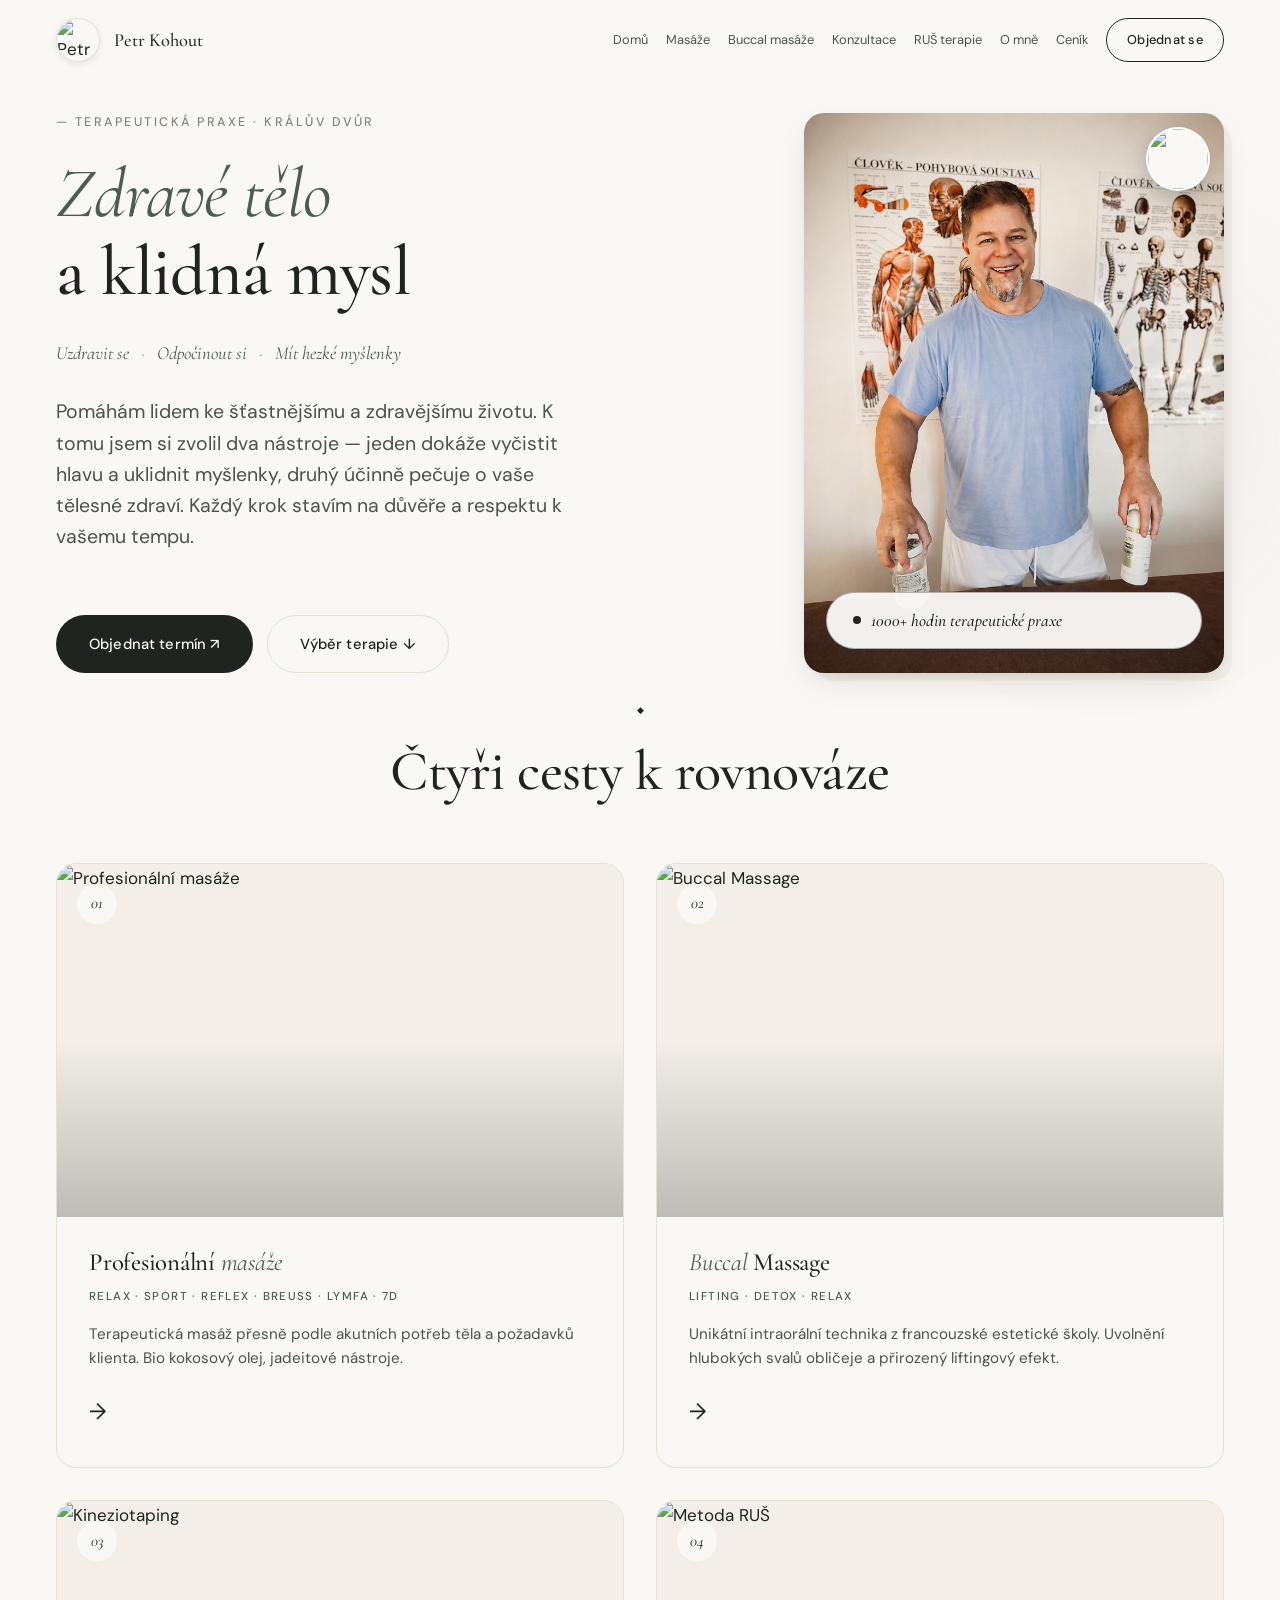
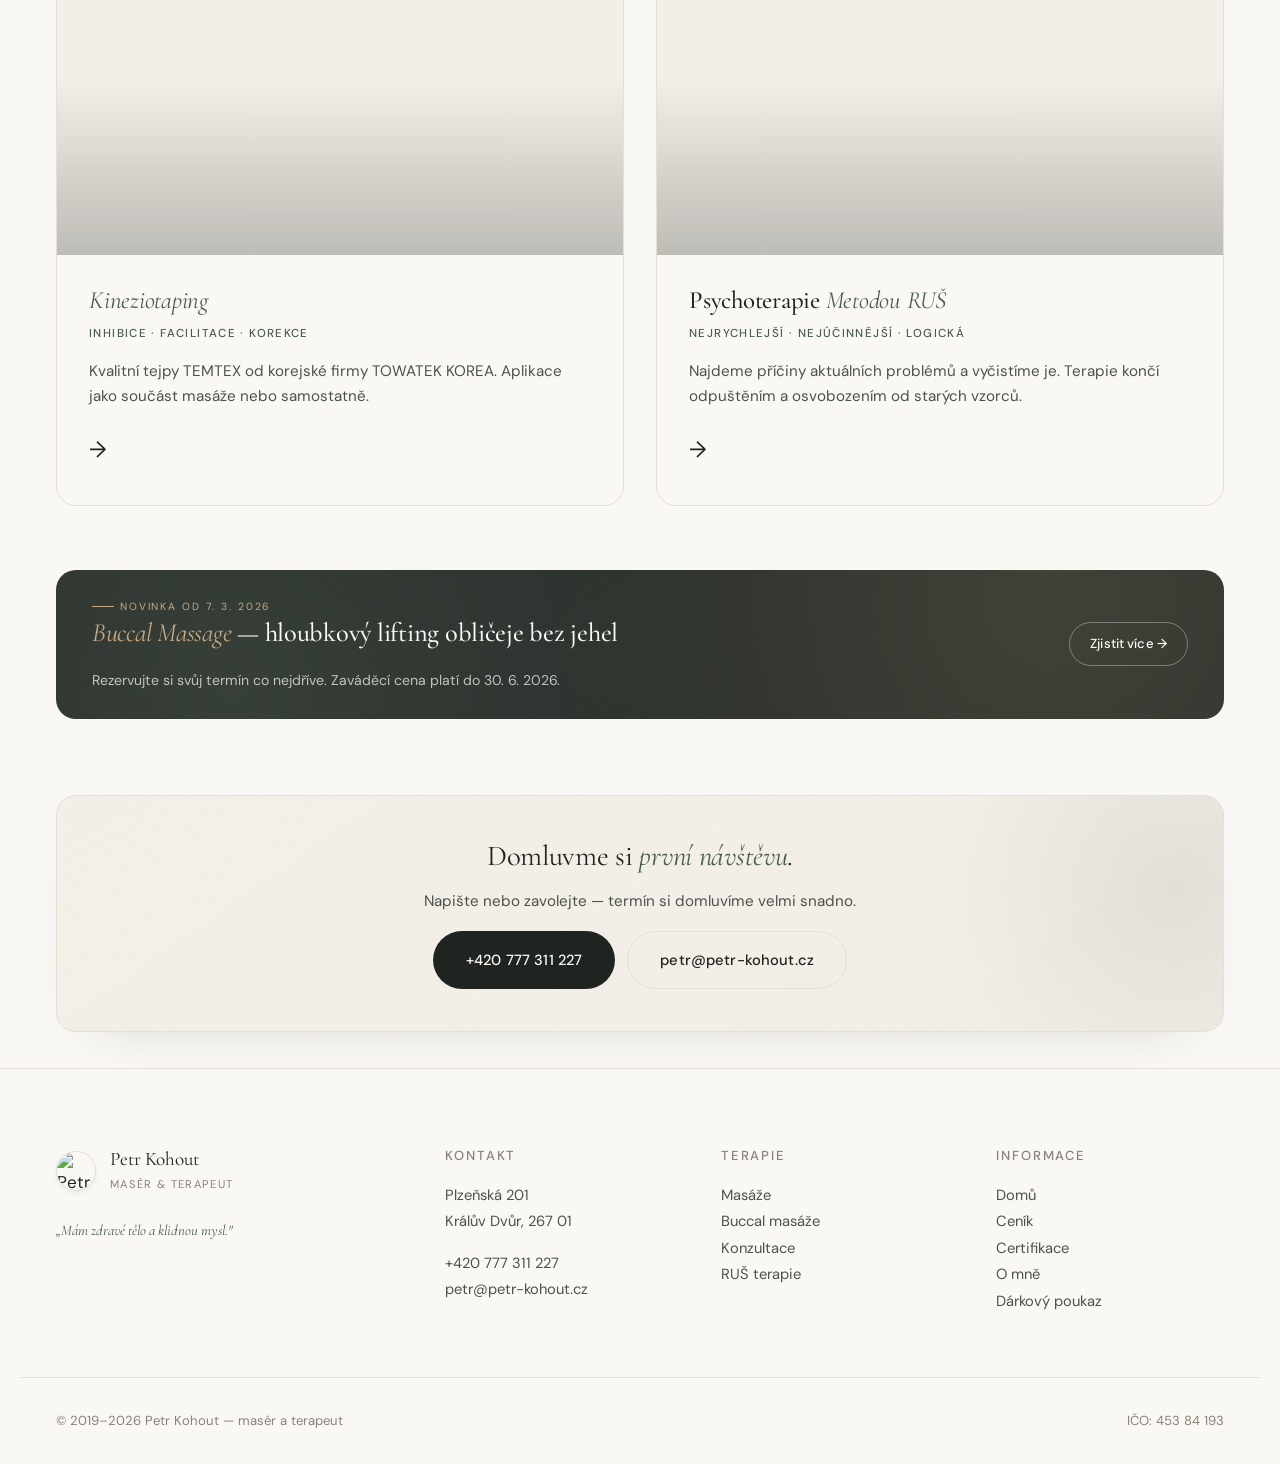
==== commit 00310cd7: "UI: karty na Masážích a RUŠ, hero pilulka na úvodce, opravy RUŠ kroků a sjednocení stylů Made-with: " ====
--- a/index.html
+++ b/index.html
@@ -90,36 +90,44 @@
   </header>
 
   <main>
-    <section class="page-hero page-hero--home page-hero--has-visual">
-      <div class="section-eyebrow reveal">— Terapeutická praxe · Králův Dvůr</div>
-      <h1 class="reveal">
-        <span class="serif-italic">Zdravé tělo</span><br />
-        a klidná mysl
-      </h1>
-      <p class="home-hero-meta reveal">Uzdravit se · Odpočinout si · Mít hezké myšlenky</p>
-      <p class="lead reveal">Pomáhám lidem ke šťastnějšímu a zdravějšímu životu. K tomu jsem si zvolil dva nástroje — jeden dokáže vyčistit hlavu a uklidnit myšlenky, druhý účinně pečuje o vaše tělesné zdraví.</p>
-      <div class="page-hero__visual feature-visual feature-visual--home-portrait reveal">
-        <img src="/assets/hero-petr-praxe.png" alt="Petr Kohout — masér a terapeut v praxi" width="900" height="1200" decoding="async" />
-        <span class="hero-mark" aria-hidden="true">
-          <img src="https://2e7ae127dc.clvaw-cdnwnd.com/8b7f1cb16bb3a421f5046f3509f56152/200000065-5912c5912f/pk-profile-ig.png?ph=2e7ae127dc" width="96" height="96" alt="" decoding="async" />
-        </span>
-      </div>
-    </section>
-
-    <div class="feature-block feature-block--home-hero feature-block--cta-only reveal">
-      <div class="feature-block__copy">
-        <div class="feature-tags">Rezervace · Masáže · Terapie</div>
-        <h3>Vyberte si první krok</h3>
-        <p>Objednejte termín online nebo si projděte nabídku služeb.</p>
-      </div>
-      <div class="feature-block__actions">
-        <div class="hero-actions reveal">
-          <a href="#" data-action="book" class="btn btn-primary">Objednat termín ↗</a>
-          <a href="#sluzby" class="btn btn-ghost">Výběr terapie ↓</a>
-        </div>
-        <p class="home-hero-badge reveal">1000+ hodin terapeutické praxe</p>
-      </div>
-    </div>
+    <section class="hero">
+      <div class="hero-inner hero-inner--visual-tall">
+        <div class="hero-text">
+          <div class="hero-heading-block">
+            <div class="hero-eyebrow reveal">— Terapeutická praxe · Králův Dvůr</div>
+            <h1 class="hero-title reveal">
+              <span class="serif-italic">Zdravé tělo</span><br />
+              a klidná mysl
+            </h1>
+          </div>
+          <div class="hero-meta reveal">
+            <span>Uzdravit se</span><span class="dot">·</span>
+            <span>Odpočinout si</span><span class="dot">·</span>
+            <span>Mít hezké myšlenky</span>
+          </div>
+          <div class="hero-lead-wrap">
+            <p class="hero-lead reveal">
+              Pomáhám lidem ke šťastnějšímu a zdravějšímu životu. K tomu jsem si zvolil dva nástroje — jeden dokáže vyčistit hlavu a uklidnit myšlenky, druhý účinně pečuje o vaše tělesné zdraví. Každý krok stavím na důvěře a respektu k vašemu tempu.
+            </p>
+          </div>
+        </div>
+        <div class="hero-visual-stack reveal">
+          <div class="hero-visual hero-visual--portrait">
+            <img src="/assets/hero-petr-praxe.png" alt="Petr Kohout — masér a terapeut v praxi" width="900" height="1200" decoding="async" />
+            <p class="hero-visual-caption">1000+ hodin terapeutické praxe</p>
+            <span class="hero-mark" aria-hidden="true">
+              <img src="https://2e7ae127dc.clvaw-cdnwnd.com/8b7f1cb16bb3a421f5046f3509f56152/200000065-5912c5912f/pk-profile-ig.png?ph=2e7ae127dc" width="96" height="96" alt="" decoding="async" />
+            </span>
+          </div>
+        </div>
+        <div class="hero-cta-row">
+          <div class="hero-actions hero-actions--hero-row reveal">
+            <a href="#" data-action="book" class="btn btn-primary">Objednat termín ↗</a>
+            <a href="#sluzby" class="btn btn-ghost">Výběr terapie ↓</a>
+          </div>
+        </div>
+      </div>
+    </section>
 
     <div class="section-divider section-divider--after-hero reveal" aria-hidden="true"></div>
 
--- a/assets/style.css
+++ b/assets/style.css
@@ -245,7 +245,8 @@
 /* ===== HERO ===== */
 .hero {
   /* Spodní „vzduch“ řeší .section-divider--after-hero — stejná mezera nad i pod ◆ */
-  padding: var(--page-top-pad) 36px 0;
+  /* Horizontál jen v .hero-inner — stejný model jako .content-section / .services-grid (max-width + padding 36px) */
+  padding: var(--page-top-pad) 0 0;
   position: relative;
   overflow-x: clip;
 }
@@ -264,16 +265,19 @@
 .hero-inner {
   max-width: var(--container);
   margin: 0 auto;
+  padding: 0 36px;
   position: relative;
   z-index: 1;
   display: grid;
   /* Řádek 1: text + fotka; řádek 2: tlačítka (sloupec 1) + badge (sloupec 2) — společná výška */
-  grid-template-columns: minmax(0, min(540px, 100%)) auto;
+  /* 1fr = celá šířka jako .services-grid / .content-section (ne max 540px + centrování) */
+  grid-template-columns: minmax(0, 1fr) auto;
   grid-template-rows: auto auto;
   column-gap: clamp(28px, 4vw, 44px);
   row-gap: clamp(22px, 3vw, 32px);
   align-items: start;
-  justify-content: center;
+  justify-content: start;
+  width: 100%;
 }
 .hero-text {
   min-width: 0;
@@ -289,15 +293,27 @@
 .hero-lead-wrap {
   min-width: 0;
 }
+.hero-lead-wrap {
+  display: flex;
+  flex-direction: column;
+  gap: clamp(14px, 1.8vw, 20px);
+}
+.hero-lead-wrap .hero-lead {
+  margin-bottom: 0;
+}
+/* Širší snímek (např. kameny) — portrétní ořez bez posunu nahoru */
+.hero-visual--landscape-cover.hero-visual--portrait img {
+  object-position: center center;
+}
 .hero-text > .hero-meta {
   margin-bottom: 0;
 }
 .hero-visual-stack {
   grid-column: 2;
   grid-row: 1;
-  width: min(332px, 34vw);
+  width: min(420px, 44vw);
   max-width: 100%;
-  justify-self: start;
+  justify-self: end;
   /* start = výška jen podle fotky; stretch by roztáhl ::before pod celý textový sloupec */
   align-self: start;
   display: flex;
@@ -352,14 +368,28 @@
   background: linear-gradient(180deg, transparent 60%, rgba(31, 36, 32, 0.15));
   pointer-events: none;
 }
-/* Portrétní fotka v praxi (homepage) — desktop: o fous větší, aby spodek líp seděl k textu */
+/* Portrétní fotka v praxi — větší sloupec = vyšší strop, ať sedí poměr 3∶4 */
 .hero-visual--portrait {
   aspect-ratio: 3 / 4;
-  max-height: min(518px, 76vh);
+  max-height: min(600px, 80vh);
   flex: 0 0 auto;
 }
 .hero-visual--portrait img {
   object-position: center 20%;
+}
+/* Podstránky (ne Domů): fotka přes oba řádky mřížky = stejná výška jako text + CTA vlevo */
+@media (min-width: 901px) {
+  .hero-inner--visual-tall .hero-visual-stack {
+    grid-row: 1 / span 2;
+    align-self: stretch;
+  }
+  .hero-inner--visual-tall .hero-visual-stack .hero-visual {
+    flex: 1 1 auto;
+    min-height: 0;
+    height: 100%;
+    aspect-ratio: unset;
+    max-height: none;
+  }
 }
 /* Badge v řádku s tlačítky — stejné paddingy jako .btn, výraznější než „ghost“ */
 .hero-badge {
@@ -423,6 +453,40 @@
   height: 100%;
   object-fit: cover;
   display: block;
+}
+/* Domů — pilulka přes spodek portrétu (kurzíva + tečka, lehký stín a obrys) */
+.hero-visual-caption {
+  position: absolute;
+  left: clamp(12px, 2.2vw, 22px);
+  right: clamp(12px, 2.2vw, 22px);
+  bottom: clamp(14px, 2.2vw, 24px);
+  z-index: 2;
+  margin: 0;
+  padding: clamp(13px, 1.8vw, 16px) clamp(18px, 2.4vw, 26px);
+  display: flex;
+  align-items: center;
+  justify-content: flex-start;
+  gap: 10px;
+  border-radius: 100px;
+  font-family: 'Cormorant Garamond', serif;
+  font-style: italic;
+  font-weight: 500;
+  font-size: clamp(0.92rem, 1.5vw, 1.08rem);
+  line-height: 1.35;
+  color: var(--ink);
+  text-align: left;
+  background: rgba(250, 248, 245, 0.96);
+  border: 1px solid rgba(31, 36, 32, 0.32);
+  box-shadow: 0 10px 32px -12px rgba(31, 36, 32, 0.38);
+  pointer-events: none;
+}
+.hero-visual-caption::before {
+  content: "";
+  flex-shrink: 0;
+  width: 8px;
+  height: 8px;
+  background: var(--ink);
+  border-radius: 50%;
 }
 .hero-eyebrow {
   display: block;
@@ -860,6 +924,50 @@
 section#konzultace.content-section {
   padding-bottom: clamp(10px, 1.8vw, 18px);
 }
+/* Konzultace — text v rámu jako O mně (.about-story-card) */
+#konzultace .about-story-card {
+  max-width: 720px;
+  margin-left: auto;
+  margin-right: auto;
+  margin-bottom: clamp(6px, 1vw, 12px);
+  padding: clamp(28px, 3.2vw, 40px) clamp(26px, 3vw, 38px);
+  text-align: left;
+  background: linear-gradient(160deg, var(--bg) 0%, var(--bg-alt) 100%);
+  border: 1px solid var(--line);
+  border-radius: var(--radius-lg);
+  box-shadow: 0 10px 36px -22px rgba(31, 36, 32, 0.16);
+}
+#konzultace .about-story-card:first-child {
+  margin-top: clamp(8px, 1.5vw, 18px);
+}
+#konzultace .about-story-card h2 {
+  text-align: center;
+  margin: 0 0 clamp(12px, 2vw, 18px);
+  color: var(--ink);
+  font-size: clamp(1.65rem, 2.8vw, 2.1rem);
+}
+#konzultace .about-story-card p {
+  margin: 0;
+  color: var(--ink-soft);
+  line-height: 1.78;
+  font-size: 1.03rem;
+}
+#konzultace .about-story-card p strong {
+  color: var(--ink);
+}
+#konzultace .quote-pull + .about-story-card {
+  margin-top: clamp(10px, 1.6vw, 20px);
+}
+/* Konzultace — hutnější svislý rytmus u citátů */
+section#konzultace.content-section.content-section--center > .quote-pull {
+  margin-top: clamp(16px, 2.2vw, 26px);
+  margin-bottom: clamp(16px, 2.2vw, 26px);
+  padding: 16px 20px;
+}
+section#konzultace.content-section--center > .quote-pull::before,
+section#konzultace.content-section--center > .quote-pull::after {
+  margin: 10px auto;
+}
 section#konzultace.content-section--center > .quote-pull:last-child {
   margin-bottom: 4px;
 }
@@ -878,22 +986,193 @@
 
 /* Buccal — sekce #ucinky: stejný krok mezi odstavcem → citát → CTA (id + soused, bez :has) */
 #ucinky {
+  /* .content-section má padding-top 0 — mezera pod hero před boxem 9+1 */
+  padding-top: clamp(28px, 4.5vw, 48px);
   padding-bottom: 0;
 }
-#ucinky > .quote-pull:last-child {
+/* Popis ošetření — rámeček jako O mně / Konzultace */
+#ucinky .about-story-card {
+  max-width: 720px;
+  margin-left: auto;
+  margin-right: auto;
+  margin-top: clamp(10px, 1.8vw, 22px);
+  margin-bottom: clamp(16px, 2.5vw, 28px);
+  padding: clamp(28px, 3.2vw, 40px) clamp(26px, 3vw, 38px);
+  text-align: left;
+  background: linear-gradient(160deg, var(--bg) 0%, var(--bg-alt) 100%);
+  border: 1px solid var(--line);
+  border-radius: var(--radius-lg);
+  box-shadow: 0 10px 36px -22px rgba(31, 36, 32, 0.16);
+}
+#ucinky .about-story-card h2 {
+  text-align: center;
+  margin: 0 0 clamp(12px, 2vw, 18px);
+  color: var(--ink);
+  font-size: clamp(1.65rem, 2.8vw, 2.1rem);
+}
+#ucinky .about-story-card > p {
+  margin: 0 0 clamp(16px, 2.2vw, 22px);
+  color: var(--ink-soft);
+  line-height: 1.78;
+  font-size: 1.03rem;
+}
+#ucinky .about-story-card > p strong {
+  color: var(--ink);
+}
+#ucinky .about-story-card .quote-pull--in-story {
   margin: 0;
-  padding: 8px 24px 0;
-}
-#ucinky > .quote-pull:last-child::before {
-  margin: 0 auto 12px;
-}
-#ucinky > .quote-pull:last-child::after {
-  margin: 10px auto 0;
+  padding: clamp(16px, 2.2vw, 22px) 0 0;
+  border-left: none;
+  border-top: 1px solid var(--line);
+  text-align: center;
+  font-family: 'Cormorant Garamond', serif;
+  font-style: italic;
+  font-size: clamp(1.12rem, 1.95vw, 1.42rem);
+  line-height: 1.5;
+  color: var(--ink-soft);
+}
+#ucinky .about-story-card .quote-pull--in-story strong {
+  color: var(--ink);
+  font-style: normal;
+  font-weight: 500;
 }
 #ucinky + section.cta-band {
   padding-top: 0;
   margin-top: 20px;
   padding-bottom: clamp(18px, 3vw, 32px);
+}
+
+/* Masáže — úvod a textové sloupce ve stejném „rámu“ jako O mně / Konzultace */
+#page-masaze .page-hero .about-story-card--masaze-hero {
+  max-width: 720px;
+  margin: clamp(12px, 2vw, 20px) auto 0;
+  padding: clamp(28px, 3.2vw, 40px) clamp(26px, 3vw, 38px);
+  text-align: center;
+  background: linear-gradient(160deg, var(--bg) 0%, var(--bg-alt) 100%);
+  border: 1px solid var(--line);
+  border-radius: var(--radius-lg);
+  box-shadow: 0 10px 36px -22px rgba(31, 36, 32, 0.16);
+}
+#page-masaze .page-hero .about-story-card--masaze-hero .lead {
+  max-width: none;
+}
+#page-masaze .page-hero .about-story-card--masaze-hero .lead--sub {
+  margin-top: 0;
+  color: var(--accent);
+}
+#page-masaze .page-hero .about-story-card--masaze-hero .lead + .lead {
+  margin-top: clamp(10px, 1.5vw, 16px);
+}
+#page-masaze .feature-block > div:not(.feature-visual) {
+  align-self: stretch;
+  padding: clamp(24px, 3vw, 34px) clamp(22px, 2.8vw, 32px);
+  background: linear-gradient(160deg, var(--bg) 0%, var(--bg-alt) 100%);
+  border: 1px solid var(--line);
+  border-radius: var(--radius-lg);
+  box-shadow: 0 10px 36px -22px rgba(31, 36, 32, 0.16);
+}
+#page-masaze .content-foot-centered .about-story-card--masaze-foot {
+  margin: 0 auto;
+  padding: clamp(28px, 3.2vw, 40px) clamp(26px, 3vw, 38px);
+  text-align: left;
+  background: linear-gradient(160deg, var(--bg) 0%, var(--bg-alt) 100%);
+  border: 1px solid var(--line);
+  border-radius: var(--radius-lg);
+  box-shadow: 0 10px 36px -22px rgba(31, 36, 32, 0.16);
+}
+#page-masaze .about-story-card--masaze-foot__intro {
+  margin: 0 0 clamp(20px, 2.5vw, 28px);
+  text-align: center;
+  font-style: italic;
+  color: var(--ink-soft);
+  line-height: 1.78;
+  font-size: 1.03rem;
+}
+#page-masaze .about-story-card--masaze-foot__intro a {
+  color: var(--accent);
+  text-decoration: none;
+  border-bottom: 1px solid var(--accent);
+  transition: opacity 0.2s var(--ease);
+}
+#page-masaze .about-story-card--masaze-foot__intro a:hover {
+  opacity: 0.85;
+}
+#page-masaze .about-story-card--masaze-foot__notice {
+  margin: 0;
+  padding-top: clamp(18px, 2.2vw, 24px);
+  border-top: 1px solid var(--line);
+  font-size: 0.95rem;
+  line-height: 1.65;
+  color: var(--ink-soft);
+}
+#page-masaze .about-story-card--masaze-foot__notice strong {
+  color: var(--ink);
+}
+
+/* Metoda RUŠ — boxy pod hero (hero zůstává jako na ostatních podstránkách) */
+#page-metoda-rus .stat-highlight__inner {
+  background: linear-gradient(160deg, var(--bg) 0%, var(--bg-alt) 100%);
+  border: 1px solid var(--line);
+  box-shadow: 0 10px 36px -22px rgba(31, 36, 32, 0.16);
+}
+#page-metoda-rus .section-rus ol.benefit-grid > .benefit-card {
+  background: linear-gradient(160deg, var(--bg) 0%, var(--bg-alt) 100%);
+  border-radius: var(--radius-lg);
+  border: 1px solid var(--line);
+  box-shadow: 0 10px 36px -22px rgba(31, 36, 32, 0.14);
+}
+#page-metoda-rus .section-rus ol.benefit-grid > .benefit-card:hover {
+  background: linear-gradient(160deg, var(--bg-alt) 0%, rgba(236, 230, 218, 0.72) 100%);
+  border-color: var(--accent);
+  box-shadow: 0 16px 44px -24px rgba(31, 36, 32, 0.22);
+}
+#page-metoda-rus .topics-list {
+  padding: clamp(12px, 1.5vw, 20px) clamp(22px, 2.5vw, 32px);
+  background: linear-gradient(160deg, var(--bg) 0%, var(--bg-alt) 100%);
+  border: 1px solid var(--line);
+  border-radius: var(--radius-lg);
+  box-shadow: 0 10px 36px -22px rgba(31, 36, 32, 0.16);
+}
+#page-metoda-rus .topics-list li {
+  padding-left: clamp(8px, 1vw, 12px);
+  padding-right: clamp(8px, 1vw, 12px);
+}
+#page-metoda-rus .topics-list li:first-child {
+  border-top: none;
+}
+#page-metoda-rus .topics-list li:last-child {
+  border-bottom: none;
+}
+#page-metoda-rus .process-steps {
+  padding: clamp(12px, 1.5vw, 20px) clamp(22px, 2.5vw, 32px);
+  background: linear-gradient(160deg, var(--bg) 0%, var(--bg-alt) 100%);
+  border: 1px solid var(--line);
+  border-radius: var(--radius-lg);
+  box-shadow: 0 10px 36px -22px rgba(31, 36, 32, 0.16);
+}
+#page-metoda-rus .process-step {
+  padding-left: clamp(4px, 0.8vw, 10px);
+  padding-right: clamp(4px, 0.8vw, 10px);
+}
+#page-metoda-rus .process-step:first-child {
+  border-top: none;
+}
+#page-metoda-rus .process-step:last-child {
+  border-bottom: none;
+}
+#page-metoda-rus .testimonial-card {
+  background: linear-gradient(160deg, var(--bg) 0%, var(--bg-alt) 100%);
+  border-radius: var(--radius-lg);
+  border: 1px solid var(--line);
+  box-shadow: 0 10px 36px -22px rgba(31, 36, 32, 0.14);
+}
+#page-metoda-rus .testimonial-card:hover {
+  box-shadow: 0 18px 48px -26px rgba(31, 36, 32, 0.2);
+  border-color: rgba(74, 93, 79, 0.32);
+}
+#page-metoda-rus .cta-soft__inner {
+  border: 1px solid var(--line);
+  box-shadow: 0 10px 36px -22px rgba(31, 36, 32, 0.16);
 }
 
 /* CTA pod obsahem — jen mírně menší horní padding než výchozí .cta-band (bez přetahování přes text) */
@@ -1028,6 +1307,14 @@
 .page-hero .lead + .page-hero-foot {
   margin-top: clamp(8px, 1.5vw, 14px);
 }
+/* Masáže: page-hero → ◆ — bez dvojité „obří“ mezery (padding + margin divideru) */
+.page-hero:has(+ .section-divider--after-hero) {
+  padding-bottom: clamp(10px, 1.8vw, 22px);
+}
+.page-hero + .section-divider--after-hero {
+  margin-top: clamp(4px, 0.8vw, 10px);
+  margin-bottom: clamp(12px, 1.8vw, 18px);
+}
 .page-hero-foot {
   margin-left: auto;
   margin-right: auto;
@@ -1048,9 +1335,19 @@
 .page-hero--home .home-hero-meta + .lead {
   margin-top: 0;
 }
-/* Hlavní fotka úvodu — vždy až za titulkem, kurzívou a běžným textem (stejné pořadí v DOM = mobil i desktop) */
-.page-hero .page-hero__visual.feature-visual {
-  margin: clamp(18px, 3.5vw, 32px) auto 0;
+
+/* Úvod + CTA + fotka — mobil: text → fotka → CTA; desktop: vlevo text+CTA, vpravo fotka přes celou výšku */
+.page-hero-split-band {
+  max-width: var(--container);
+  margin: 0 auto;
+  padding: var(--page-top-pad) 36px clamp(32px, 4.5vw, 52px);
+}
+.page-hero-split-band > .page-hero-split-band__text.page-hero {
+  margin: 0;
+  padding: 0;
+}
+.page-hero-split-band__visual {
+  margin: clamp(16px, 2.5vw, 24px) auto 0;
   width: 100%;
   max-width: min(400px, 100%);
   aspect-ratio: 5 / 4;
@@ -1060,22 +1357,86 @@
   background: var(--bg-alt);
   position: relative;
 }
-.page-hero .page-hero__visual.feature-visual img {
+.page-hero-split-band__visual img {
   width: 100%;
   height: 100%;
   object-fit: cover;
   display: block;
 }
-.page-hero .page-hero__visual .hero-rus__badge {
+.page-hero-split-band__visual .hero-rus__badge {
   z-index: 2;
 }
-.page-hero--home .page-hero__visual.feature-visual--home-portrait {
-  aspect-ratio: 3 / 4;
-  max-height: min(518px, 76vh);
-  max-width: min(340px, 92vw);
-}
-.page-hero--home .page-hero__visual.feature-visual--home-portrait img {
-  object-position: center 20%;
+.page-hero-split-band .page-hero-split-band__cta {
+  margin-top: clamp(20px, 3vw, 36px);
+}
+
+@media (min-width: 901px) {
+  .page-hero-split-band {
+    display: grid;
+    grid-template-columns: minmax(0, 1.12fr) minmax(260px, 0.88fr);
+    grid-template-rows: auto auto;
+    column-gap: clamp(28px, 4vw, 52px);
+    row-gap: clamp(10px, 1.5vw, 16px);
+    padding-bottom: clamp(18px, 2.5vw, 32px);
+    align-items: start;
+  }
+  .page-hero-split-band__text {
+    grid-column: 1;
+    grid-row: 1;
+    text-align: left;
+  }
+  .page-hero-split-band__text .section-eyebrow {
+    text-align: left;
+    margin-bottom: 6px;
+  }
+  .page-hero-split-band__text h1 {
+    margin: 0 0 4px;
+    max-width: 22ch;
+    margin-left: 0;
+    margin-right: 0;
+  }
+  .page-hero-split-band__text .lead {
+    max-width: 42ch;
+    margin-left: 0;
+    margin-right: 0;
+  }
+  .page-hero-split-band__text .lead--sub {
+    margin-top: 0;
+    margin-bottom: 0;
+  }
+  .page-hero-split-band__text .lead--sub + .lead {
+    margin-top: 8px;
+  }
+  .page-hero-split-band__text .home-hero-meta {
+    margin: 2px 0 6px;
+  }
+  .page-hero-split-band__text .home-hero-meta + .lead {
+    margin-top: 6px;
+  }
+  .page-hero-split-band__cta {
+    grid-column: 1;
+    grid-row: 2;
+    margin-top: 0;
+    align-self: end;
+  }
+  .page-hero-split-band__visual {
+    grid-column: 2;
+    grid-row: 1 / span 2;
+    align-self: stretch;
+    justify-self: end;
+    margin: 0;
+    width: 100%;
+    max-width: min(430px, 40vw);
+    max-height: none;
+    aspect-ratio: auto;
+    min-height: 0;
+  }
+  .page-hero-split-band__visual img {
+    width: 100%;
+    height: 100%;
+    min-height: 100%;
+    object-fit: cover;
+  }
 }
 
 /* Page hero with image (split layout) */
@@ -1320,9 +1681,6 @@
 .content-section--about {
   text-align: center;
 }
-.content-section--about > .section-divider {
-  margin-top: clamp(6px, 1.2vw, 14px);
-}
 .content-section--about .about-story-card {
   max-width: 720px;
   margin: 0 auto clamp(36px, 5vw, 48px);
@@ -1414,9 +1772,6 @@
   grid-template-columns: 1fr;
   align-items: start;
   gap: clamp(24px, 4vw, 40px);
-}
-.feature-block--single-col {
-  grid-template-columns: 1fr;
 }
 .feature-block .feature-visual {
   aspect-ratio: 5 / 4;
@@ -2194,6 +2549,10 @@
   margin: 0 auto clamp(20px, 3vw, 36px);
   padding: 0 36px;
 }
+/* RUŠ: po odstranění ◆ mezi hero a stat boxem */
+.hero + .stat-highlight {
+  margin-top: clamp(28px, 4.5vw, 48px);
+}
 .stat-highlight__inner {
   background: var(--bg);
   border: 1px solid var(--line);
@@ -2797,7 +3156,7 @@
     grid-column: unset;
     grid-row: unset;
     width: 100%;
-    max-width: min(360px, 100%);
+    max-width: min(400px, 100%);
     align-self: center;
     margin-left: auto;
     margin-right: auto;
@@ -2818,7 +3177,7 @@
   }
   .hero-visual.hero-visual--portrait {
     aspect-ratio: 3 / 4;
-    max-height: min(400px, 58vh);
+    max-height: min(440px, 62vh);
     width: 100%;
   }
   .hero-visual img {
@@ -2847,8 +3206,7 @@
     width: 100%;
     max-width: min(360px, 100%);
   }
-  /* Úvodní fotka v page-hero — vycentrovat */
-  .page-hero .page-hero__visual.feature-visual {
+  .page-hero-split-band__visual {
     justify-self: center;
     margin-left: auto;
     margin-right: auto;
@@ -2919,7 +3277,8 @@
   .nav-toggle.open span:nth-child(2) { opacity: 0; }
   .nav-toggle.open span:nth-child(3) { transform: translateY(-6.5px) rotate(-45deg); }
 
-  .hero { padding: var(--page-top-pad) 20px 0; }
+  .hero { padding: var(--page-top-pad) 0 0; }
+  .hero-inner { padding-left: 20px; padding-right: 20px; }
   .hero-actions { flex-direction: column; align-items: stretch; }
   .hero-actions .btn { justify-content: center; }
   .banner-new {
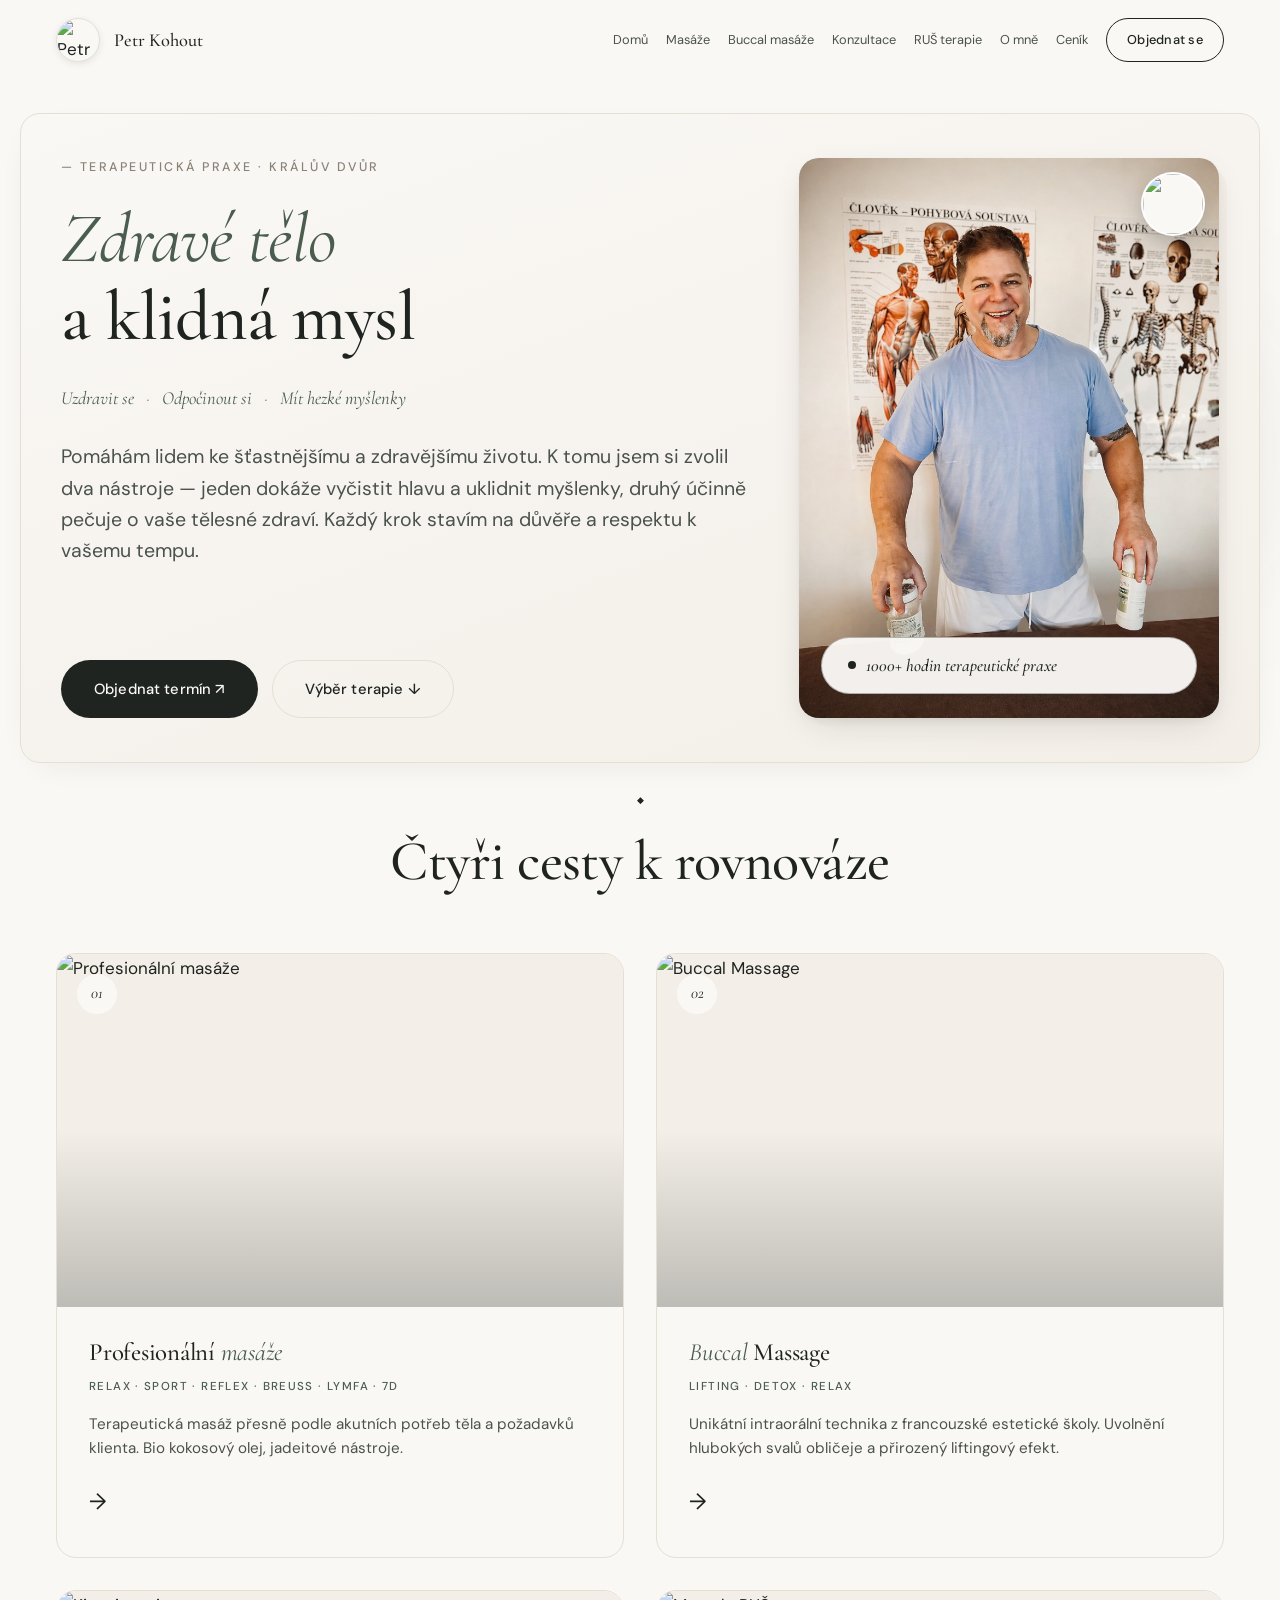
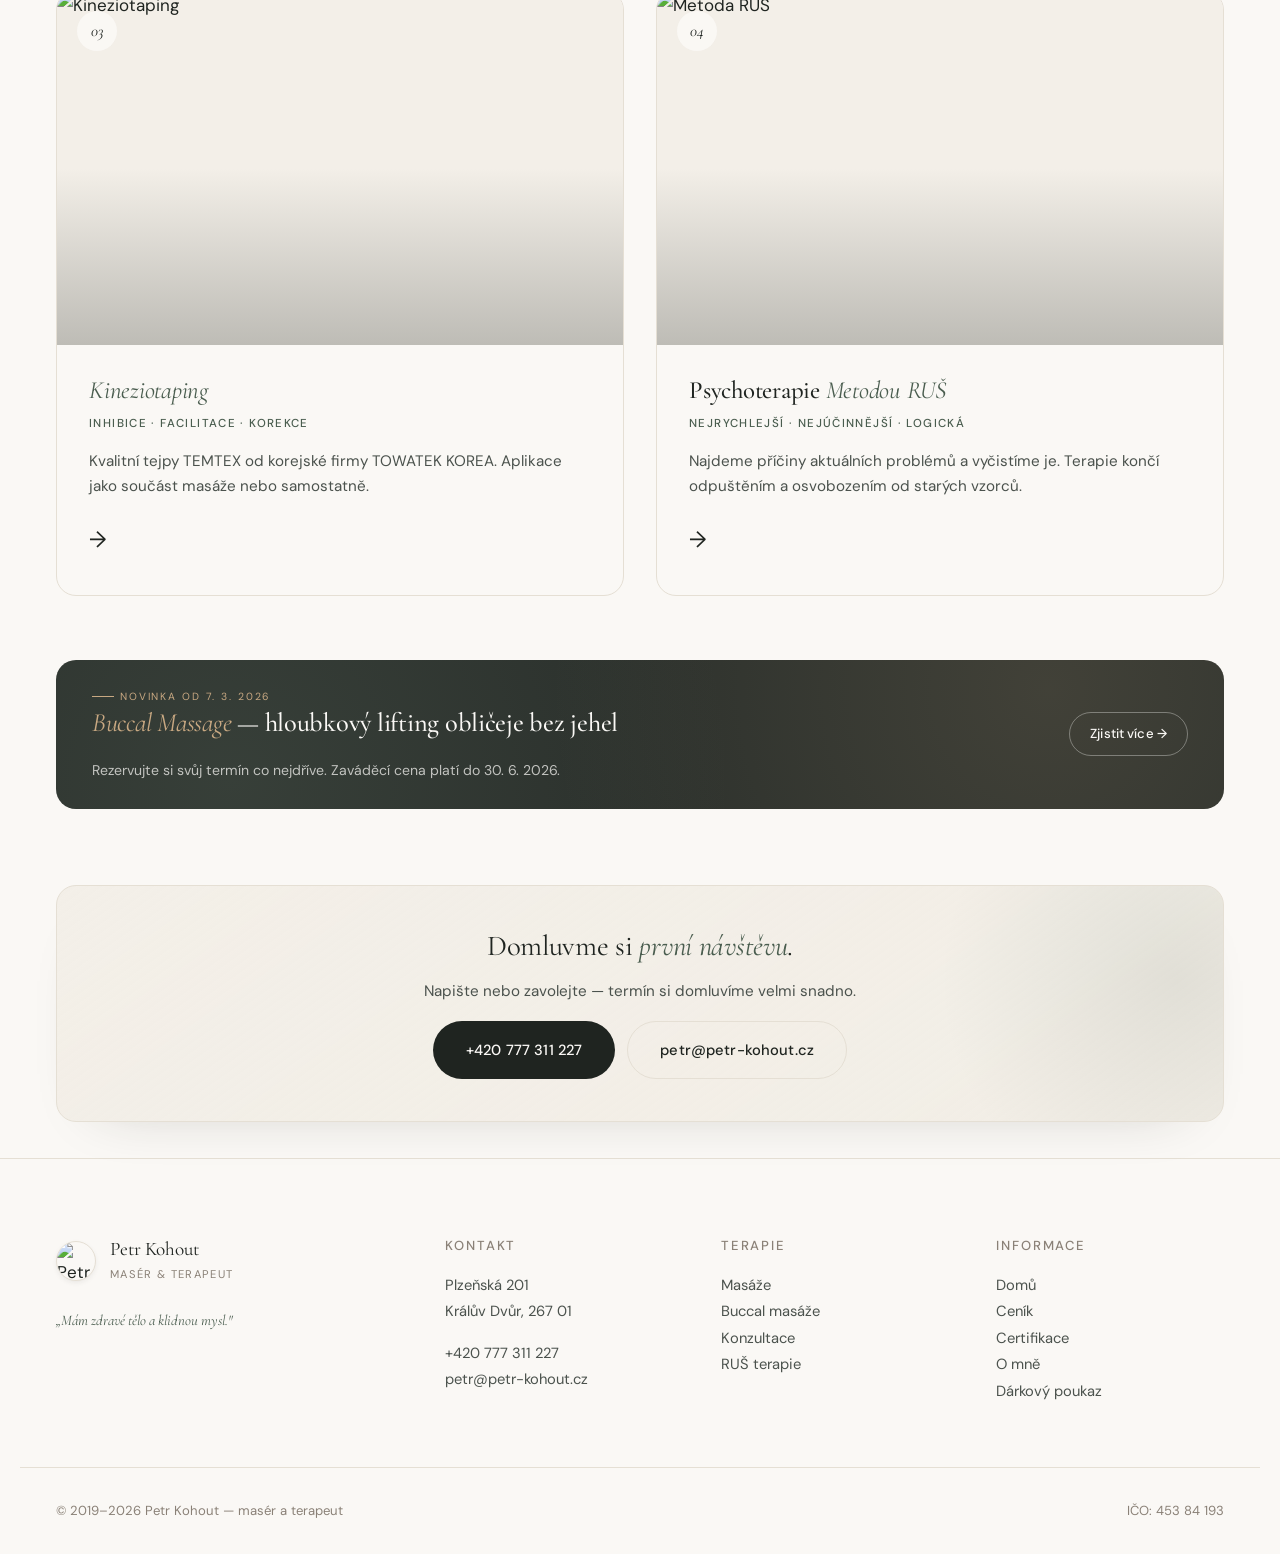
==== commit c5982557: "Hero: jeden box pro text, obrázek i CTA (split + page-hero) Made-with: Cursor" ====
--- a/index.html
+++ b/index.html
@@ -91,27 +91,27 @@
 
   <main>
     <section class="hero">
-      <div class="hero-inner hero-inner--visual-tall">
+      <div class="hero-inner hero-inner--visual-tall hero-inner--boxed reveal">
         <div class="hero-text">
           <div class="hero-heading-block">
-            <div class="hero-eyebrow reveal">— Terapeutická praxe · Králův Dvůr</div>
-            <h1 class="hero-title reveal">
+            <div class="hero-eyebrow">— Terapeutická praxe · Králův Dvůr</div>
+            <h1 class="hero-title">
               <span class="serif-italic">Zdravé tělo</span><br />
               a klidná mysl
             </h1>
           </div>
-          <div class="hero-meta reveal">
+          <div class="hero-meta">
             <span>Uzdravit se</span><span class="dot">·</span>
             <span>Odpočinout si</span><span class="dot">·</span>
             <span>Mít hezké myšlenky</span>
           </div>
           <div class="hero-lead-wrap">
-            <p class="hero-lead reveal">
+            <p class="hero-lead">
               Pomáhám lidem ke šťastnějšímu a zdravějšímu životu. K tomu jsem si zvolil dva nástroje — jeden dokáže vyčistit hlavu a uklidnit myšlenky, druhý účinně pečuje o vaše tělesné zdraví. Každý krok stavím na důvěře a respektu k vašemu tempu.
             </p>
           </div>
         </div>
-        <div class="hero-visual-stack reveal">
+        <div class="hero-visual-stack">
           <div class="hero-visual hero-visual--portrait">
             <img src="/assets/hero-petr-praxe.png" alt="Petr Kohout — masér a terapeut v praxi" width="900" height="1200" decoding="async" />
             <p class="hero-visual-caption">1000+ hodin terapeutické praxe</p>
@@ -121,7 +121,7 @@
           </div>
         </div>
         <div class="hero-cta-row">
-          <div class="hero-actions hero-actions--hero-row reveal">
+          <div class="hero-actions hero-actions--hero-row">
             <a href="#" data-action="book" class="btn btn-primary">Objednat termín ↗</a>
             <a href="#sluzby" class="btn btn-ghost">Výběr terapie ↓</a>
           </div>
--- a/assets/style.css
+++ b/assets/style.css
@@ -278,6 +278,18 @@
   align-items: start;
   justify-content: start;
   width: 100%;
+}
+/* Celá split-hero (text + fotka + CTA) v jednom rámu */
+.hero-inner.hero-inner--boxed {
+  box-sizing: border-box;
+  padding: clamp(28px, 3.5vw, 44px) clamp(28px, 3.5vw, 40px);
+  background: linear-gradient(160deg, var(--bg) 0%, var(--bg-alt) 100%);
+  border: 1px solid var(--line);
+  border-radius: var(--radius-lg);
+  box-shadow: 0 10px 36px -22px rgba(31, 36, 32, 0.16);
+}
+.hero-inner.hero-inner--boxed .hero-lead {
+  max-width: none;
 }
 .hero-text {
   min-width: 0;
@@ -1042,25 +1054,12 @@
   padding-bottom: clamp(18px, 3vw, 32px);
 }
 
-/* Masáže — úvod a textové sloupce ve stejném „rámu“ jako O mně / Konzultace */
-#page-masaze .page-hero .about-story-card--masaze-hero {
-  max-width: 720px;
-  margin: clamp(12px, 2vw, 20px) auto 0;
-  padding: clamp(28px, 3.2vw, 40px) clamp(26px, 3vw, 38px);
-  text-align: center;
-  background: linear-gradient(160deg, var(--bg) 0%, var(--bg-alt) 100%);
-  border: 1px solid var(--line);
-  border-radius: var(--radius-lg);
-  box-shadow: 0 10px 36px -22px rgba(31, 36, 32, 0.16);
-}
-#page-masaze .page-hero .about-story-card--masaze-hero .lead {
-  max-width: none;
-}
-#page-masaze .page-hero .about-story-card--masaze-hero .lead--sub {
+/* Masáže — zvýrazněný první lead v hero boxu */
+#page-masaze .page-hero--boxed .lead--sub {
   margin-top: 0;
   color: var(--accent);
 }
-#page-masaze .page-hero .about-story-card--masaze-hero .lead + .lead {
+#page-masaze .page-hero--boxed .lead + .lead {
   margin-top: clamp(10px, 1.5vw, 16px);
 }
 #page-masaze .feature-block > div:not(.feature-visual) {
@@ -1109,7 +1108,6 @@
   color: var(--ink);
 }
 
-/* Metoda RUŠ — boxy pod hero (hero zůstává jako na ostatních podstránkách) */
 #page-metoda-rus .stat-highlight__inner {
   background: linear-gradient(160deg, var(--bg) 0%, var(--bg-alt) 100%);
   border: 1px solid var(--line);
@@ -1318,6 +1316,31 @@
 .page-hero-foot {
   margin-left: auto;
   margin-right: auto;
+}
+/* Jednoduchý page-hero — celá sekce jako jeden box (přebije výchozí padding) */
+.page-hero.page-hero--boxed {
+  box-sizing: border-box;
+  padding: var(--page-top-pad) clamp(26px, 3vw, 36px) clamp(32px, 4.5vw, 52px);
+  background: linear-gradient(160deg, var(--bg) 0%, var(--bg-alt) 100%);
+  border: 1px solid var(--line);
+  border-radius: var(--radius-lg);
+  box-shadow: 0 10px 36px -22px rgba(31, 36, 32, 0.16);
+}
+.page-hero.page-hero--boxed .section-eyebrow {
+  margin-bottom: 10px;
+}
+.page-hero.page-hero--boxed h1 {
+  margin-left: auto;
+  margin-right: auto;
+}
+.page-hero.page-hero--boxed .lead {
+  max-width: 52ch;
+}
+.page-hero.page-hero--boxed .page-hero-foot {
+  margin-top: clamp(10px, 1.5vw, 16px);
+}
+.page-hero.page-hero--boxed:has(+ .section-divider--after-hero) {
+  padding-bottom: clamp(10px, 1.8vw, 22px);
 }
 .page-hero--home .home-hero-meta {
   font-family: 'Cormorant Garamond', serif;
@@ -3279,6 +3302,9 @@
 
   .hero { padding: var(--page-top-pad) 0 0; }
   .hero-inner { padding-left: 20px; padding-right: 20px; }
+  .hero-inner.hero-inner--boxed {
+    padding: clamp(22px, 4vw, 32px) 20px;
+  }
   .hero-actions { flex-direction: column; align-items: stretch; }
   .hero-actions .btn { justify-content: center; }
   .banner-new {
